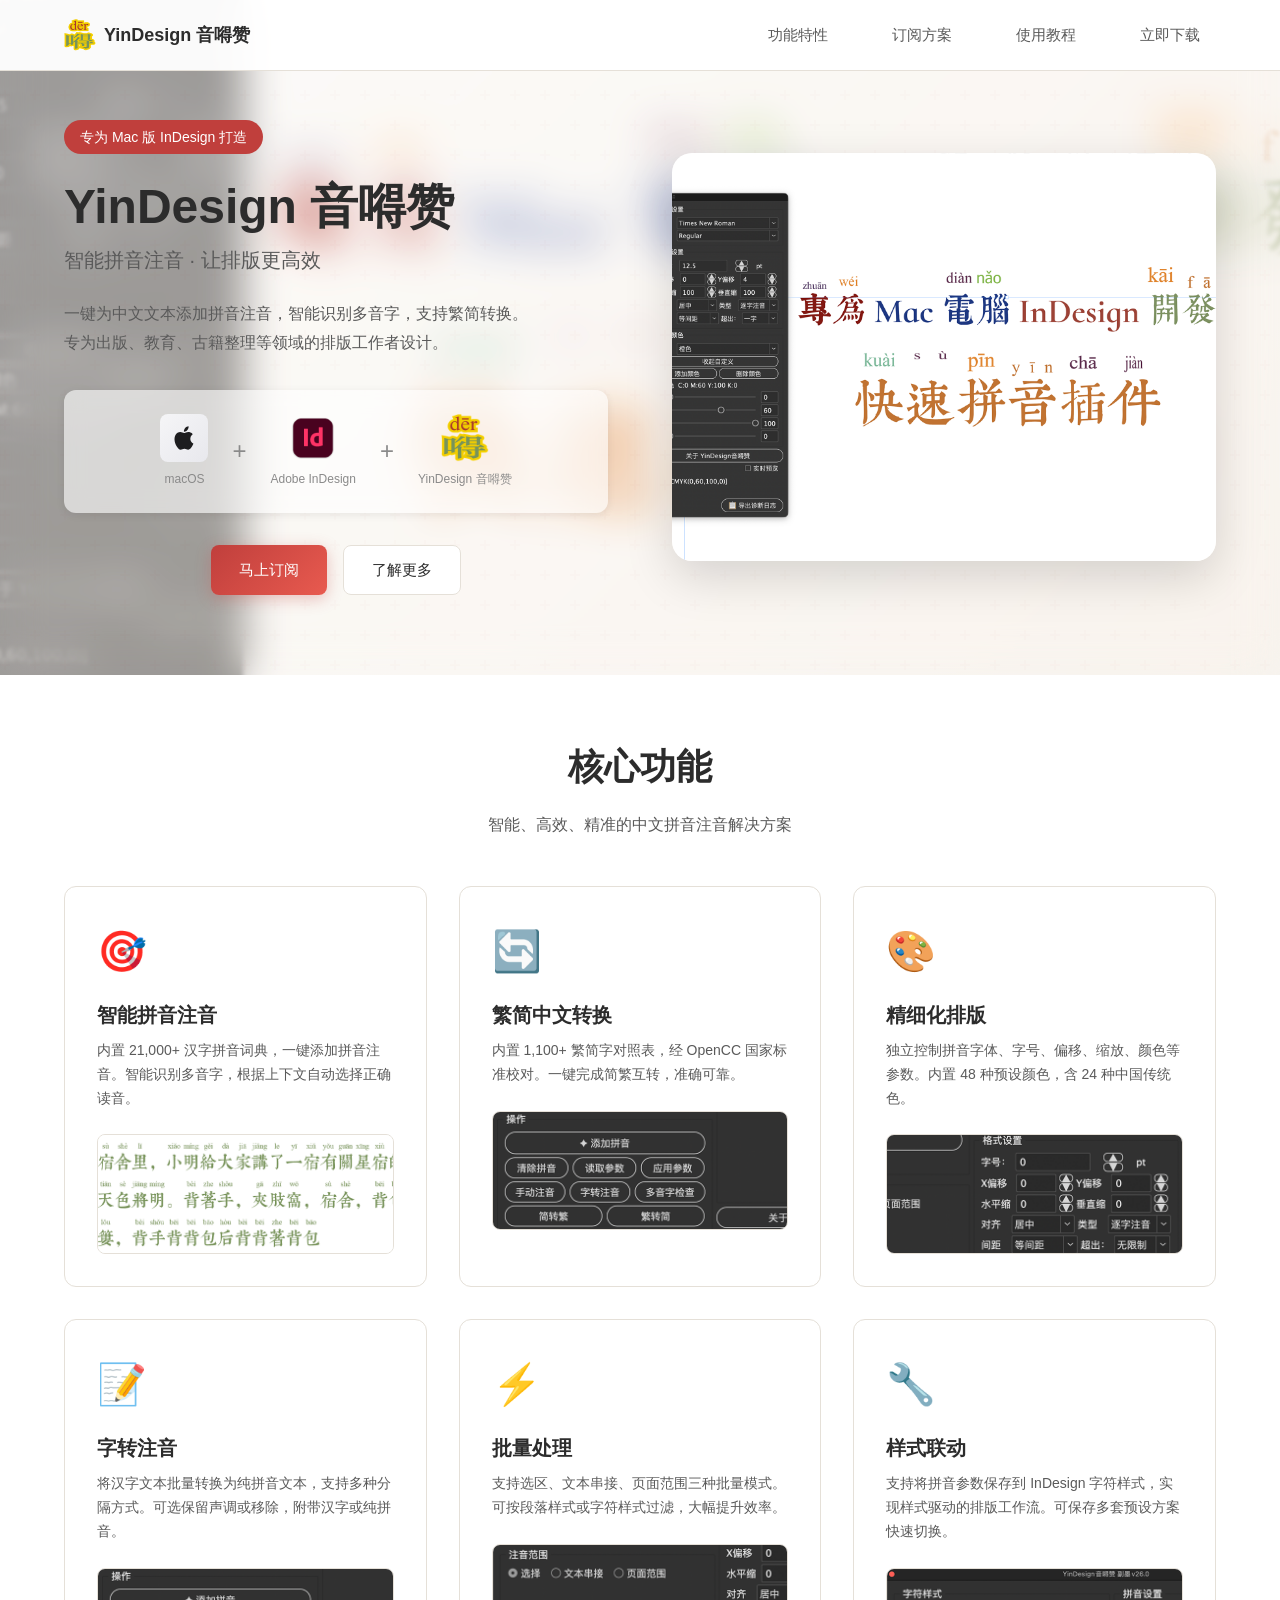
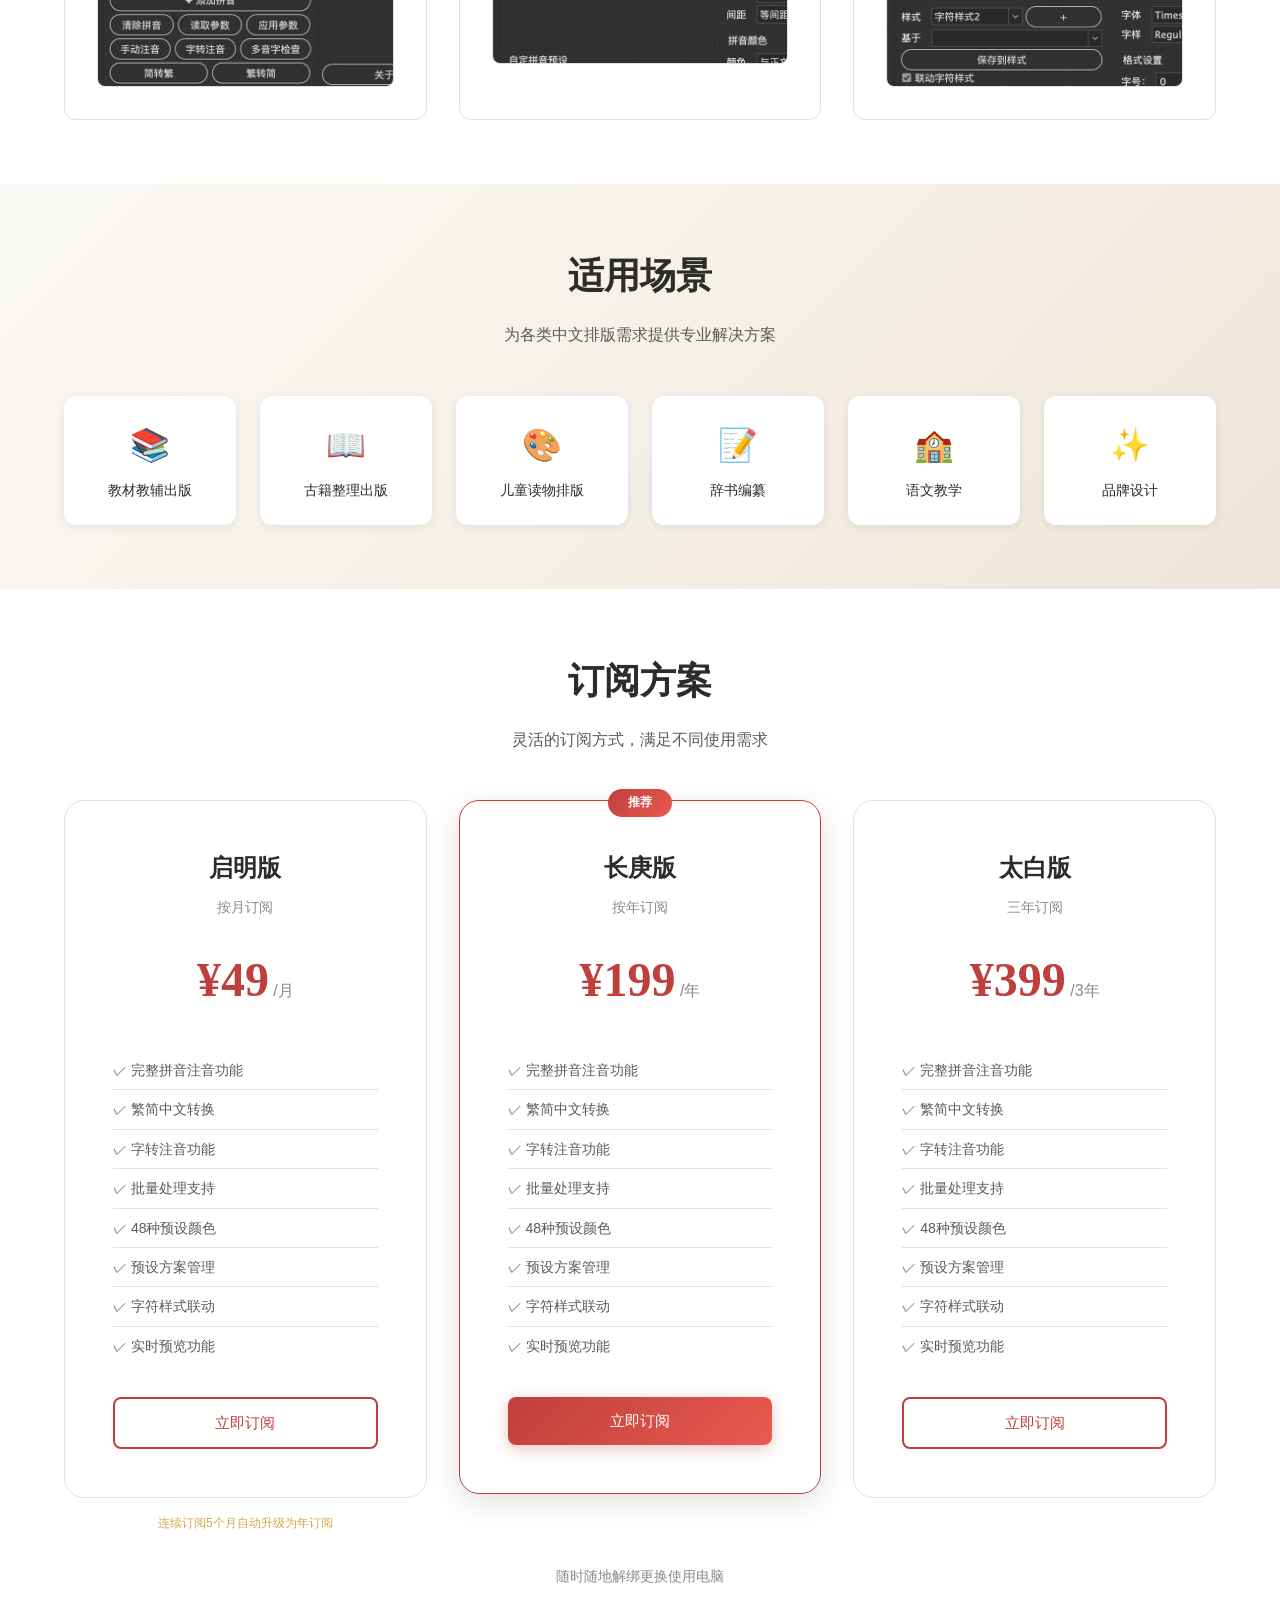
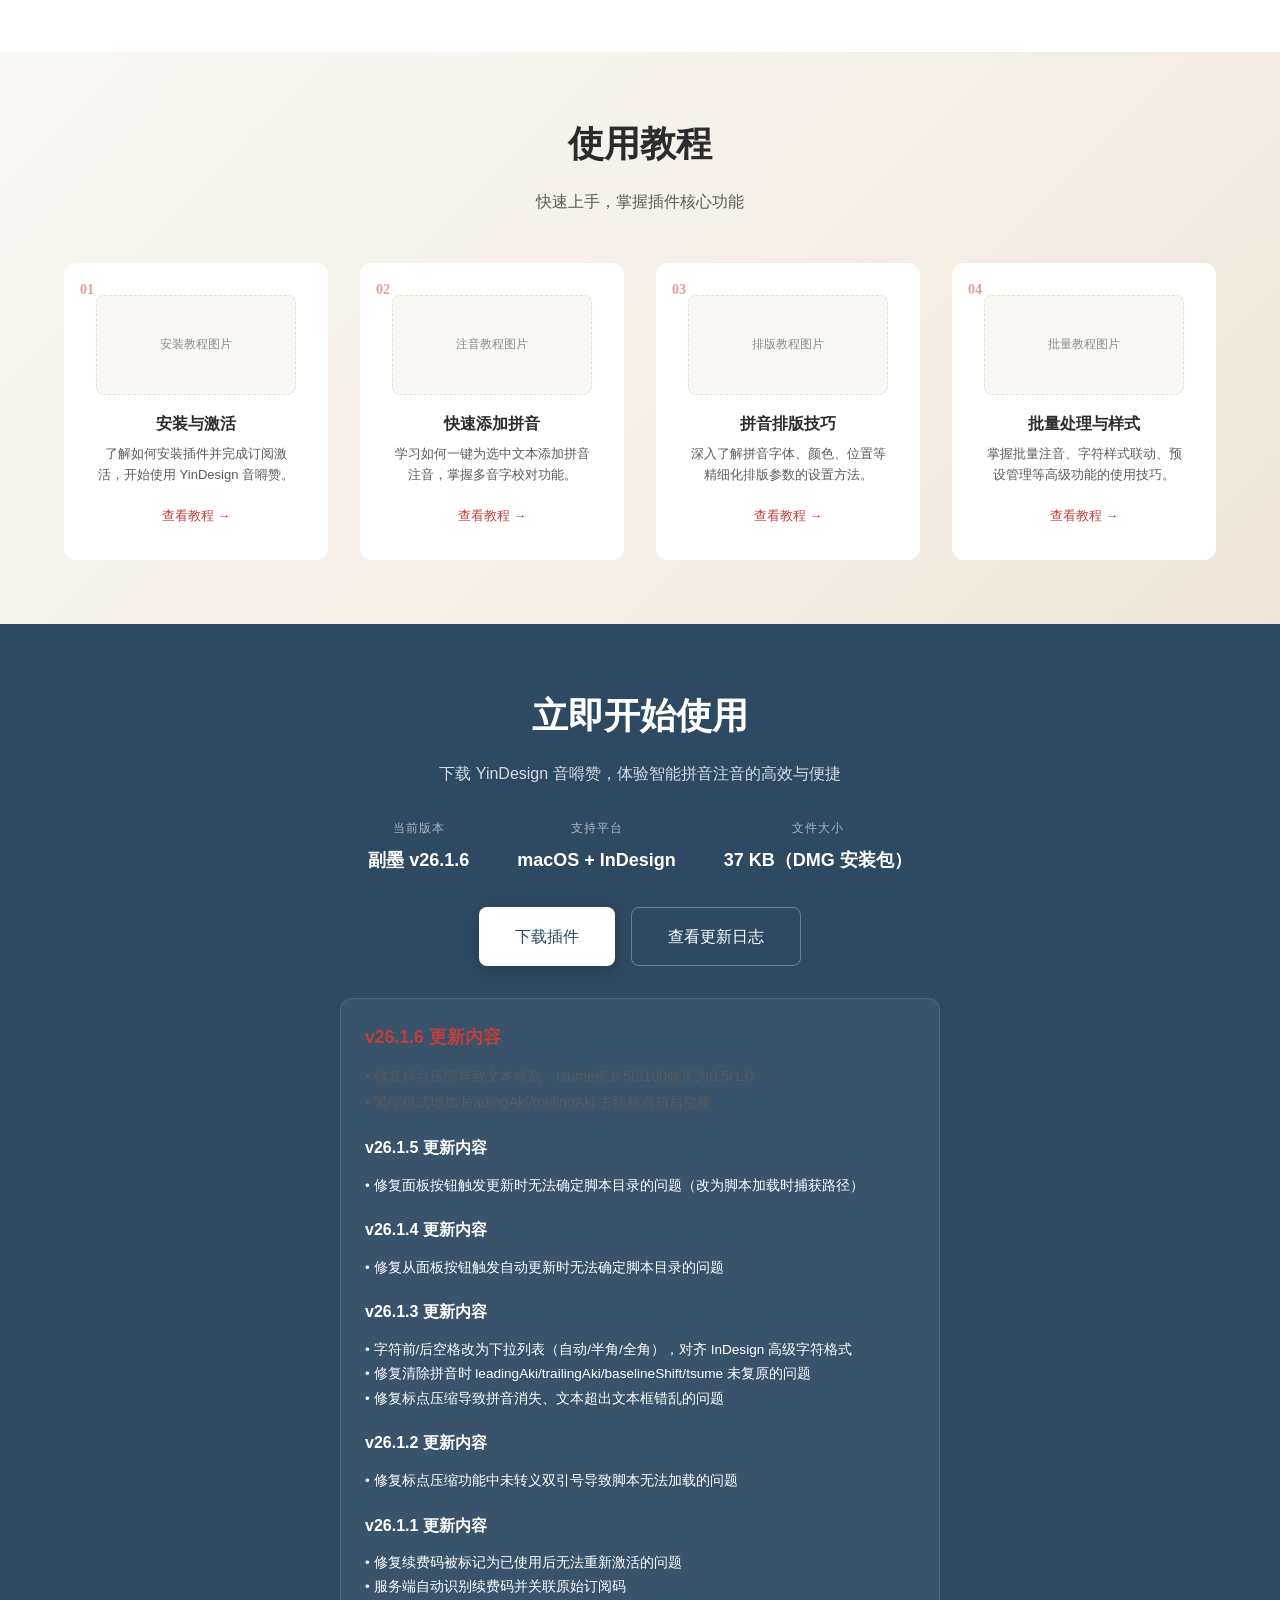
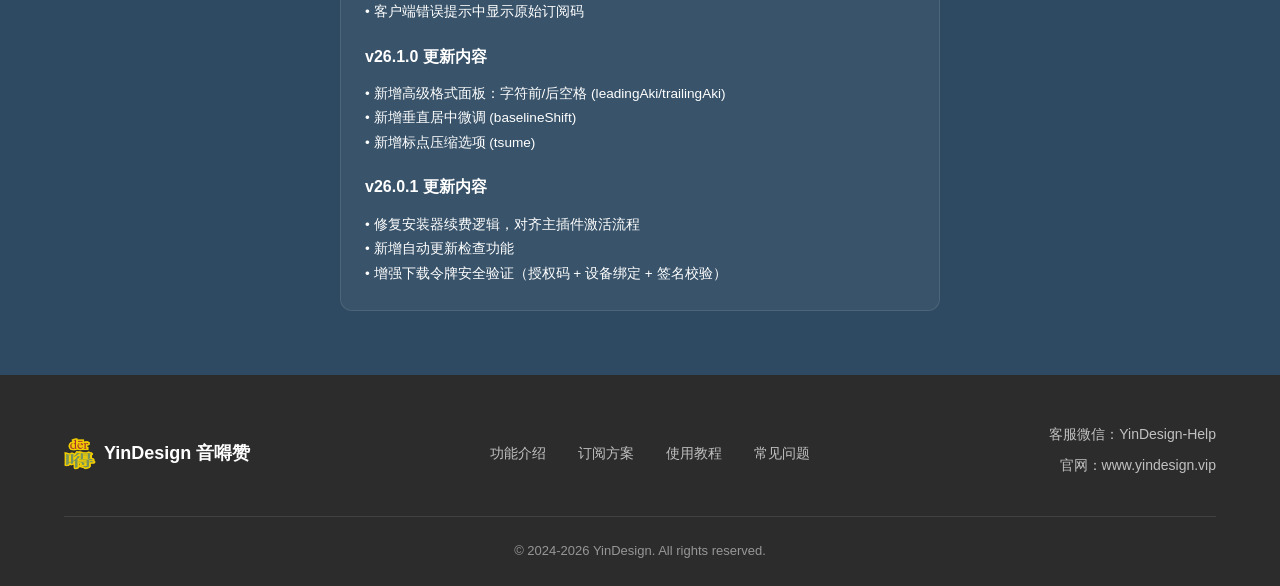
==== index.html @ 468ea79d "更新网站版本信息至 v26.1.6" ====
<!DOCTYPE html>
<html lang="zh-CN">
<head>
    <meta charset="UTF-8">
    <meta name="viewport" content="width=device-width, initial-scale=1.0">
    <meta name="baidu-site-verification" content="codeva-qg59q3q8y7">
    <title>YinDesign 音嘚赞 - InDesign 拼音注音插件 | Mac版智能拼音排版工具</title>
    <meta name="description" content="YinDesign 音嘚赞是专为 Mac 版 Adobe InDesign 设计的中文拼音注音插件。内置21000+汉字词典，智能识别多音字，一键添加拼音注音，支持繁简转换、批量处理、精细化排版。适用于教材出版、古籍整理、儿童读物等领域。">
    <meta name="keywords" content="InDesign拼音插件,InDesign注音,拼音注音工具,Adobe InDesign插件,Mac排版插件,中文拼音标注,多音字识别,繁简转换,InDesign脚本,排版工具,YinDesign,音嘚赞,自动拼音,拼音排版,教材排版,古籍数字化">
    <meta name="author" content="YinDesign">
    <meta name="robots" content="index, follow">
    <link rel="canonical" href="https://yindesign.vip/">

    <!-- Open Graph / 社交分享 -->
    <meta property="og:type" content="website">
    <meta property="og:title" content="YinDesign 音嘚赞 - InDesign 智能拼音注音插件">
    <meta property="og:description" content="专为 Mac 版 InDesign 设计的中文拼音注音插件。智能识别多音字，一键添加拼音，支持繁简转换与批量处理。">
    <meta property="og:url" content="https://yindesign.vip/">
    <meta property="og:site_name" content="YinDesign 音嘚赞">
    <meta property="og:locale" content="zh_CN">

    <!-- 移动端优化 -->
    <meta name="theme-color" content="#C03F3C">
    <meta name="apple-mobile-web-app-capable" content="yes">
    <meta name="apple-mobile-web-app-status-bar-style" content="black-translucent">
    <meta name="apple-mobile-web-app-title" content="YinDesign 音嘚赞">

    <!-- 结构化数据 JSON-LD -->
    <script type="application/ld+json">
    {
        "@context": "https://schema.org",
        "@type": "SoftwareApplication",
        "name": "YinDesign 音嘚赞",
        "operatingSystem": "macOS",
        "applicationCategory": "DesignApplication",
        "description": "专为 Mac 版 Adobe InDesign 设计的中文拼音注音插件，内置21000+汉字词典，智能识别多音字，一键添加拼音注音。",
        "url": "https://yindesign.vip/",
        "offers": [
            {
                "@type": "Offer",
                "name": "启明版",
                "price": "49",
                "priceCurrency": "CNY",
                "billingPeriod": "P1M",
                "description": "按月订阅"
            },
            {
                "@type": "Offer",
                "name": "长庚版",
                "price": "199",
                "priceCurrency": "CNY",
                "billingPeriod": "P1Y",
                "description": "按年订阅，推荐方案"
            },
            {
                "@type": "Offer",
                "name": "太白版",
                "price": "399",
                "priceCurrency": "CNY",
                "billingPeriod": "P3Y",
                "description": "三年订阅"
            }
        ],
        "featureList": "智能拼音注音,多音字识别,繁简中文转换,精细化排版,字转注音,批量处理,字符样式联动,实时预览",
        "softwareVersion": "副墨v26.1.6",
        "creator": {
            "@type": "Organization",
            "name": "YinDesign",
            "url": "https://yindesign.vip"
        }
    }
    </script>

    <!-- 面包屑结构化数据 -->
    <script type="application/ld+json">
    {
        "@context": "https://schema.org",
        "@type": "BreadcrumbList",
        "itemListElement": [
            {
                "@type": "ListItem",
                "position": 1,
                "name": "首页",
                "item": "https://yindesign.vip/"
            },
            {
                "@type": "ListItem",
                "position": 2,
                "name": "功能特性",
                "item": "https://yindesign.vip/#features"
            },
            {
                "@type": "ListItem",
                "position": 3,
                "name": "订阅方案",
                "item": "https://yindesign.vip/#pricing"
            },
            {
                "@type": "ListItem",
                "position": 4,
                "name": "使用教程",
                "item": "https://yindesign.vip/#tutorial"
            }
        ]
    }
    </script>

    <!-- FAQ 结构化数据 -->
    <script type="application/ld+json">
    {
        "@context": "https://schema.org",
        "@type": "FAQPage",
        "mainEntity": [
            {
                "@type": "Question",
                "name": "YinDesign 音嘚赞支持哪些 InDesign 版本？",
                "acceptedAnswer": {
                    "@type": "Answer",
                    "text": "支持 macOS 平台上的 Adobe InDesign CC 2017 ~ InDesign 2025+。插件安装在用户级脚本面板目录中，路径格式为 /Users/[你的用户名]/Library/Preferences/Adobe InDesign/Version XX.0-J/zh_CN/Scripts/Scripts Panel/，不同版本对应不同的内部版本号（如 2025 → 20.0，2024 → 19.0，CC 2017 → 12.0）。[你的用户名] 为 macOS 登录用户名。"
                }
            },
            {
                "@type": "Question",
                "name": "YinDesign 音嘚赞如何处理多音字？",
                "acceptedAnswer": {
                    "@type": "Answer",
                    "text": "插件内置智能多音字识别系统，根据上下文语境自动选择正确读音，并支持人工校对确认。"
                }
            },
            {
                "@type": "Question",
                "name": "YinDesign 音嘚赞支持繁简转换吗？",
                "acceptedAnswer": {
                    "@type": "Answer",
                    "text": "支持。内置1100+繁简字对照表，经 OpenCC 国家标准校对，可一键完成简繁互转。"
                }
            },
            {
                "@type": "Question",
                "name": "YinDesign 音嘚赞有哪些订阅方案？",
                "acceptedAnswer": {
                    "@type": "Answer",
                    "text": "提供三种订阅方案：启明版（¥49/月）、长庚版（¥199/年）、太白版（¥399/3年），所有方案功能完全一致。"
                }
            },
            {
                "@type": "Question",
                "name": "打开安装器时提示「Apple 无法验证」怎么办？",
                "acceptedAnswer": {
                    "@type": "Answer",
                    "text": "这是 macOS 对非 App Store 应用的标准安全检查。推荐使用 DMG 中的「首次运行请双击我.command」辅助脚本，它会自动打开系统设置 → 隐私与安全性页面，引导您点击「仍要打开」。也可手动解除：1. 双击 app 弹出警告点击「完成」；2. 打开系统设置 → 隐私与安全性；3. 在安全性区域点击「仍要打开」；4. 再次双击 app 点击「打开」即可运行。"
                }
            }
        ]
    }
    </script>

    <link rel="stylesheet" href="styles.css">
</head>
<body>
    <!-- 导航栏 -->
    <nav class="navbar">
        <div class="container">
            <div class="nav-brand">
                <img src="images/logo-yindesign.png" alt="YinDesign" class="brand-logo">
                <span class="brand-text"><span class="brand-yd">YinDesign</span> <span class="brand-name">音嘚赞</span></span>
            </div>
            <button class="nav-toggle" aria-label="菜单">
                <span></span>
                <span></span>
                <span></span>
            </button>
            <ul class="nav-menu">
                <li><a href="#features">功能特性</a></li>
                <li><a href="#pricing">订阅方案</a></li>
                <li><a href="tutorial.html">使用教程</a></li>
                <li><a href="#download">立即下载</a></li>
            </ul>
        </div>
    </nav>

    <!-- Hero 区域 -->
    <header class="hero">
        <!-- 底层背景轮播 -->
        <div class="hero-bg-carousel" id="heroBgCarousel">
            <div class="hero-bg-slide active" style="background-image: url('images/hero-screenshot-1.png')"></div>
            <div class="hero-bg-slide" style="background-image: url('images/hero-screenshot-2.png')"></div>
            <div class="hero-bg-slide" style="background-image: url('images/hero-screenshot-3.png')"></div>
            <div class="hero-bg-slide" style="background-image: url('images/hero-screenshot-4.png')"></div>
        </div>
        <!-- 毛玻璃叠加层 -->
        <div class="hero-glass"></div>
        <!-- 前景内容 -->
        <div class="container">
            <div class="hero-content">
                <div class="hero-badge hero-badge-inverted">
                    <span>专为 Mac 版 InDesign 打造</span>
                </div>
                <h1 class="hero-title">
                    <span class="title-main"><span class="title-yd">YinDesign</span> <span class="title-name">音嘚赞</span></span>
                    <span class="title-sub">智能拼音注音 · 让排版更高效</span>
                </h1>
                <p class="hero-desc">
                    一键为中文文本添加拼音注音，智能识别多音字，支持繁简转换。<br>
                    专为出版、教育、古籍整理等领域的排版工作者设计。
                </p>
                <div class="hero-logos">
                    <div class="logo-item">
                        <div class="logo-icon mac-icon" aria-hidden="true">
                            <svg viewBox="0 0 24 24" fill="currentColor">
                                <path d="M18.71 19.5c-.83 1.24-1.71 2.45-3.05 2.47-1.34.03-1.77-.79-3.29-.79-1.53 0-2 .77-3.27.82-1.31.05-2.3-1.32-3.14-2.53C4.25 17 2.94 12.45 4.7 9.39c.87-1.52 2.43-2.48 4.12-2.51 1.28-.02 2.5.87 3.29.87.78 0 2.26-1.07 3.81-.91.65.03 2.47.26 3.64 1.98-.09.06-2.17 1.28-2.15 3.81.03 3.02 2.65 4.03 2.68 4.04-.03.07-.42 1.44-1.39 2.83M13 3.5c.73-.83 1.94-1.46 2.94-1.5.13 1.17-.34 2.35-1.04 3.19-.69.85-1.83 1.51-2.95 1.42-.15-1.15.41-2.35 1.05-3.11z"/>
                            </svg>
                        </div>
                        <span class="logo-label">macOS</span>
                    </div>
                    <div class="logo-plus">+</div>
                    <div class="logo-item">
                        <img src="images/logo-indesign.png" alt="Adobe InDesign" class="logo-img">
                        <span class="logo-label">Adobe InDesign</span>
                    </div>
                    <div class="logo-plus">+</div>
                    <div class="logo-item">
                        <img src="images/logo-yindesign.png" alt="YinDesign 音嘚赞" class="logo-img">
                        <span class="logo-label">YinDesign 音嘚赞</span>
                    </div>
                </div>
                <div class="hero-actions">
                    <a href="#pricing" class="btn btn-primary">马上订阅</a>
                    <a href="#features" class="btn btn-secondary">了解更多</a>
                </div>
            </div>
            <div class="hero-image">
                <div class="carousel" id="heroCarousel">
                    <div class="carousel-track">
                        <div class="carousel-slide active">
                            <img src="images/hero-screenshot-1.png" alt="YinDesign 音嘚赞 - 竖排古籍拼音注音" loading="eager">
                        </div>
                        <div class="carousel-slide">
                            <img src="images/hero-screenshot-2.png" alt="YinDesign 音嘚赞 - 自由定义拼音样式" loading="lazy">
                        </div>
                        <div class="carousel-slide">
                            <img src="images/hero-screenshot-3.png" alt="YinDesign 音嘚赞 - 齐全的快速注音功能" loading="lazy">
                        </div>
                        <div class="carousel-slide">
                            <img src="images/hero-screenshot-4.png" alt="YinDesign 音嘚赞 - 灵活绑定-校稿修改更方便" loading="lazy">
                        </div>
                    </div>
                    <div class="carousel-dots">
                        <span class="carousel-dot active" data-index="0"></span>
                        <span class="carousel-dot" data-index="1"></span>
                        <span class="carousel-dot" data-index="2"></span>
                        <span class="carousel-dot" data-index="3"></span>
                    </div>
                    <button class="carousel-arrow carousel-prev" aria-label="上一张">‹</button>
                    <button class="carousel-arrow carousel-next" aria-label="下一张">›</button>
                </div>
            </div>
        </div>
    </header>

    <!-- 核心功能 -->
    <section id="features" class="features" aria-label="核心功能">
        <div class="container">
            <div class="section-header">
                <h2 class="section-title">核心功能</h2>
                <p class="section-desc">智能、高效、精准的中文拼音注音解决方案</p>
            </div>
            <div class="features-grid">
                <article class="feature-card">
                    <div class="feature-icon" aria-hidden="true">🎯</div>
                    <h3 class="feature-title">智能拼音注音</h3>
                    <p class="feature-desc">内置 21,000+ 汉字拼音词典，一键添加拼音注音。智能识别多音字，根据上下文自动选择正确读音。</p>
                    <div class="feature-image" onclick="openFeatureLightbox(0)">
                        <img src="images/demo_1_polyphone_effect.png" alt="YinDesign 智能多音字识别效果" loading="lazy">
                        <div class="feature-image-zoom">🔍 点击放大</div>
                    </div>
                </article>
                <article class="feature-card">
                    <div class="feature-icon" aria-hidden="true">🔄</div>
                    <h3 class="feature-title">繁简中文转换</h3>
                    <p class="feature-desc">内置 1,100+ 繁简字对照表，经 OpenCC 国家标准校对。一键完成简繁互转，准确可靠。</p>
                    <div class="feature-image" onclick="openFeatureLightbox(1)">
                        <img src="images/demo_2_operations.png" alt="YinDesign 操作面板" loading="lazy">
                        <div class="feature-image-zoom">🔍 点击放大</div>
                    </div>
                </article>
                <article class="feature-card">
                    <div class="feature-icon" aria-hidden="true">🎨</div>
                    <h3 class="feature-title">精细化排版</h3>
                    <p class="feature-desc">独立控制拼音字体、字号、偏移、缩放、颜色等参数。内置 48 种预设颜色，含 24 种中国传统色。</p>
                    <div class="feature-image" onclick="openFeatureLightbox(2)">
                        <img src="images/demo_3_format_settings.png" alt="YinDesign 格式设置面板" loading="lazy">
                        <div class="feature-image-zoom">🔍 点击放大</div>
                    </div>
                </article>
                <article class="feature-card">
                    <div class="feature-icon" aria-hidden="true">📝</div>
                    <h3 class="feature-title">字转注音</h3>
                    <p class="feature-desc">将汉字文本批量转换为纯拼音文本，支持多种分隔方式。可选保留声调或移除，附带汉字或纯拼音。</p>
                    <div class="feature-image" onclick="openFeatureLightbox(3)">
                        <img src="images/demo_4_operations_alt.png" alt="YinDesign 功能操作面板" loading="lazy">
                        <div class="feature-image-zoom">🔍 点击放大</div>
                    </div>
                </article>
                <article class="feature-card">
                    <div class="feature-icon" aria-hidden="true">⚡</div>
                    <h3 class="feature-title">批量处理</h3>
                    <p class="feature-desc">支持选区、文本串接、页面范围三种批量模式。可按段落样式或字符样式过滤，大幅提升效率。</p>
                    <div class="feature-image" onclick="openFeatureLightbox(4)">
                        <img src="images/demo_5_annotation_scope.png" alt="YinDesign 注音范围与格式设置" loading="lazy">
                        <div class="feature-image-zoom">🔍 点击放大</div>
                    </div>
                </article>
                <article class="feature-card">
                    <div class="feature-icon" aria-hidden="true">🔧</div>
                    <h3 class="feature-title">样式联动</h3>
                    <p class="feature-desc">支持将拼音参数保存到 InDesign 字符样式，实现样式驱动的排版工作流。可保存多套预设方案快速切换。</p>
                    <div class="feature-image" onclick="openFeatureLightbox(5)">
                        <img src="images/demo_6_main_panel.png" alt="YinDesign 字符样式与拼音设置" loading="lazy">
                        <div class="feature-image-zoom">🔍 点击放大</div>
                    </div>
                </article>
            </div>
        </div>
    </section>

    <!-- 适用场景 -->
    <section class="scenarios">
        <div class="container">
            <div class="section-header">
                <h2 class="section-title">适用场景</h2>
                <p class="section-desc">为各类中文排版需求提供专业解决方案</p>
            </div>
            <div class="scenarios-grid">
                <div class="scenario-item">
                    <span class="scenario-icon">📚</span>
                    <span class="scenario-text">教材教辅出版</span>
                </div>
                <div class="scenario-item">
                    <span class="scenario-icon">📖</span>
                    <span class="scenario-text">古籍整理出版</span>
                </div>
                <div class="scenario-item">
                    <span class="scenario-icon">🎨</span>
                    <span class="scenario-text">儿童读物排版</span>
                </div>
                <div class="scenario-item">
                    <span class="scenario-icon">📝</span>
                    <span class="scenario-text">辞书编纂</span>
                </div>
                <div class="scenario-item">
                    <span class="scenario-icon">🏫</span>
                    <span class="scenario-text">语文教学</span>
                </div>
                <div class="scenario-item">
                    <span class="scenario-icon">✨</span>
                    <span class="scenario-text">品牌设计</span>
                </div>
            </div>
        </div>
    </section>

    <!-- 订阅方案 -->
    <section id="pricing" class="pricing" aria-label="订阅方案">
        <div class="container">
            <div class="section-header">
                <h2 class="section-title">订阅方案</h2>
                <p class="section-desc">灵活的订阅方式，满足不同使用需求</p>
            </div>
            <div class="pricing-grid">
                <div class="pricing-col">
                    <div class="pricing-card">
                        <div class="pricing-header">
                            <h3 class="pricing-name">启明版</h3>
                            <p class="pricing-desc">按月订阅</p>
                        </div>
                        <div class="pricing-price">
                            <span class="price-amount">¥49</span>
                            <span class="price-period">/月</span>
                        </div>
                        <ul class="pricing-features">
                            <li>✓ 完整拼音注音功能</li>
                            <li>✓ 繁简中文转换</li>
                            <li>✓ 字转注音功能</li>
                            <li>✓ 批量处理支持</li>
                            <li>✓ 48种预设颜色</li>
                            <li>✓ 预设方案管理</li>
                            <li>✓ 字符样式联动</li>
                            <li>✓ 实时预览功能</li>
                        </ul>
                        <a href="buy.html" class="btn btn-outline">立即订阅</a>
                    </div>
                    <p class="pricing-card-note">连续订阅5个月自动升级为年订阅</p>
                </div>
                <div class="pricing-col">
                    <div class="pricing-card featured">
                        <div class="pricing-badge">推荐</div>
                        <div class="pricing-header">
                            <h3 class="pricing-name">长庚版</h3>
                            <p class="pricing-desc">按年订阅</p>
                        </div>
                        <div class="pricing-price">
                            <span class="price-amount">¥199</span>
                            <span class="price-period">/年</span>
                        </div>
                        <ul class="pricing-features">
                            <li>✓ 完整拼音注音功能</li>
                            <li>✓ 繁简中文转换</li>
                            <li>✓ 字转注音功能</li>
                            <li>✓ 批量处理支持</li>
                            <li>✓ 48种预设颜色</li>
                            <li>✓ 预设方案管理</li>
                            <li>✓ 字符样式联动</li>
                            <li>✓ 实时预览功能</li>
                        </ul>
                        <a href="buy.html" class="btn btn-primary">立即订阅</a>
                    </div>
                    <p class="pricing-card-note"></p>
                </div>
                <div class="pricing-col">
                    <div class="pricing-card">
                        <div class="pricing-header">
                            <h3 class="pricing-name">太白版</h3>
                            <p class="pricing-desc">三年订阅</p>
                        </div>
                        <div class="pricing-price">
                            <span class="price-amount">¥399</span>
                            <span class="price-period">/3年</span>
                        </div>
                        <ul class="pricing-features">
                            <li>✓ 完整拼音注音功能</li>
                            <li>✓ 繁简中文转换</li>
                            <li>✓ 字转注音功能</li>
                            <li>✓ 批量处理支持</li>
                            <li>✓ 48种预设颜色</li>
                            <li>✓ 预设方案管理</li>
                            <li>✓ 字符样式联动</li>
                            <li>✓ 实时预览功能</li>
                        </ul>
                        <a href="buy.html" class="btn btn-outline">立即订阅</a>
                    </div>
                </div>
            </div>
            <p class="pricing-footer-note">随时随地解绑更换使用电脑</p>
        </div>
    </section>

    <!-- 使用教程 -->
    <section id="tutorial" class="tutorial" aria-label="使用教程">
        <div class="container">
            <div class="section-header">
                <h2 class="section-title">使用教程</h2>
                <p class="section-desc">快速上手，掌握插件核心功能</p>
            </div>
            <div class="tutorial-grid">
                <div class="tutorial-card">
                    <div class="tutorial-number">01</div>
                    <div class="tutorial-image-placeholder">
                        <span>安装教程图片</span>
                    </div>
                    <h3 class="tutorial-title">安装与激活</h3>
                    <p class="tutorial-desc">了解如何安装插件并完成订阅激活，开始使用 YinDesign 音嘚赞。</p>
                    <a href="tutorial.html#activation" class="tutorial-link">查看教程 →</a>
                </div>
                <div class="tutorial-card">
                    <div class="tutorial-number">02</div>
                    <div class="tutorial-image-placeholder">
                        <span>注音教程图片</span>
                    </div>
                    <h3 class="tutorial-title">快速添加拼音</h3>
                    <p class="tutorial-desc">学习如何一键为选中文本添加拼音注音，掌握多音字校对功能。</p>
                    <a href="tutorial.html#add-pinyin" class="tutorial-link">查看教程 →</a>
                </div>
                <div class="tutorial-card">
                    <div class="tutorial-number">03</div>
                    <div class="tutorial-image-placeholder">
                        <span>排版教程图片</span>
                    </div>
                    <h3 class="tutorial-title">拼音排版技巧</h3>
                    <p class="tutorial-desc">深入了解拼音字体、颜色、位置等精细化排版参数的设置方法。</p>
                    <a href="tutorial.html#formatting" class="tutorial-link">查看教程 →</a>
                </div>
                <div class="tutorial-card">
                    <div class="tutorial-number">04</div>
                    <div class="tutorial-image-placeholder">
                        <span>批量教程图片</span>
                    </div>
                    <h3 class="tutorial-title">批量处理与样式</h3>
                    <p class="tutorial-desc">掌握批量注音、字符样式联动、预设管理等高级功能的使用技巧。</p>
                    <a href="tutorial.html#batch" class="tutorial-link">查看教程 →</a>
                </div>
            </div>
        </div>
    </section>

    <!-- 下载区域 -->
    <section id="download" class="download">
        <div class="container">
            <div class="download-content">
                <h2 class="download-title">立即开始使用</h2>
                <p class="download-desc">下载 YinDesign 音嘚赞，体验智能拼音注音的高效与便捷</p>
                <div class="download-info">
                    <div class="info-item">
                        <span class="info-label">当前版本</span>
                        <span class="info-value">副墨 v26.1.6</span>
                    </div>
                    <div class="info-item">
                        <span class="info-label">支持平台</span>
                        <span class="info-value">macOS + InDesign</span>
                    </div>
                    <div class="info-item">
                        <span class="info-label">文件大小</span>
                        <span class="info-value">37 KB（DMG 安装包）</span>
                    </div>
                </div>
                <div class="download-actions">
                    <a href="YinDesign音嘚赞_Installer.dmg" class="btn btn-primary btn-large">下载插件</a>
                    <a href="#changelog" class="btn btn-secondary btn-large">查看更新日志</a>
                </div>
                <div id="changelog" class="changelog" style="margin-top: 2rem; padding: 1.5rem; background: rgba(255,255,255,0.05); border-radius: 12px; border: 1px solid rgba(255,255,255,0.1); text-align: left; max-width: 600px; margin-left: auto; margin-right: auto;">
                    <h3 style="font-size: 1.1rem; margin-bottom: 0.8rem; color: var(--primary);">v26.1.6 更新内容</h3>
                    <ul style="list-style: none; padding: 0; margin: 0; color: var(--text-secondary); font-size: 0.9rem; line-height: 1.8;">
                        <li>• 修复标点压缩导致文本错乱：tsume值从50/100修正为0.5/1.0</li>
                        <li>• 紧缩模式增加 leadingAki/trailingAki 去除标点前后空格</li>
                    </ul>
                    <h3 style="font-size: 1rem; margin: 1.2rem 0 0.8rem; color: var(--text-tertiary);">v26.1.5 更新内容</h3>
                    <ul style="list-style: none; padding: 0; margin: 0; color: var(--text-tertiary); font-size: 0.85rem; line-height: 1.8;">
                        <li>• 修复面板按钮触发更新时无法确定脚本目录的问题（改为脚本加载时捕获路径）</li>
                    </ul>
                    <h3 style="font-size: 1rem; margin: 1.2rem 0 0.8rem; color: var(--text-tertiary);">v26.1.4 更新内容</h3>
                    <ul style="list-style: none; padding: 0; margin: 0; color: var(--text-tertiary); font-size: 0.85rem; line-height: 1.8;">
                        <li>• 修复从面板按钮触发自动更新时无法确定脚本目录的问题</li>
                    </ul>
                    <h3 style="font-size: 1rem; margin: 1.2rem 0 0.8rem; color: var(--text-tertiary);">v26.1.3 更新内容</h3>
                    <ul style="list-style: none; padding: 0; margin: 0; color: var(--text-tertiary); font-size: 0.85rem; line-height: 1.8;">
                        <li>• 字符前/后空格改为下拉列表（自动/半角/全角），对齐 InDesign 高级字符格式</li>
                        <li>• 修复清除拼音时 leadingAki/trailingAki/baselineShift/tsume 未复原的问题</li>
                        <li>• 修复标点压缩导致拼音消失、文本超出文本框错乱的问题</li>
                    </ul>
                    <h3 style="font-size: 1rem; margin: 1.2rem 0 0.8rem; color: var(--text-tertiary);">v26.1.2 更新内容</h3>
                    <ul style="list-style: none; padding: 0; margin: 0; color: var(--text-tertiary); font-size: 0.85rem; line-height: 1.8;">
                        <li>• 修复标点压缩功能中未转义双引号导致脚本无法加载的问题</li>
                    </ul>
                    <h3 style="font-size: 1rem; margin: 1.2rem 0 0.8rem; color: var(--text-tertiary);">v26.1.1 更新内容</h3>
                    <ul style="list-style: none; padding: 0; margin: 0; color: var(--text-tertiary); font-size: 0.85rem; line-height: 1.8;">
                        <li>• 修复续费码被标记为已使用后无法重新激活的问题</li>
                        <li>• 服务端自动识别续费码并关联原始订阅码</li>
                        <li>• 客户端错误提示中显示原始订阅码</li>
                    </ul>
                    <h3 style="font-size: 1rem; margin: 1.2rem 0 0.8rem; color: var(--text-tertiary);">v26.1.0 更新内容</h3>
                    <ul style="list-style: none; padding: 0; margin: 0; color: var(--text-tertiary); font-size: 0.85rem; line-height: 1.8;">
                        <li>• 新增高级格式面板：字符前/后空格 (leadingAki/trailingAki)</li>
                        <li>• 新增垂直居中微调 (baselineShift)</li>
                        <li>• 新增标点压缩选项 (tsume)</li>
                    </ul>
                    <h3 style="font-size: 1rem; margin: 1.2rem 0 0.8rem; color: var(--text-tertiary);">v26.0.1 更新内容</h3>
                    <ul style="list-style: none; padding: 0; margin: 0; color: var(--text-tertiary); font-size: 0.85rem; line-height: 1.8;">
                        <li>• 修复安装器续费逻辑，对齐主插件激活流程</li>
                        <li>• 新增自动更新检查功能</li>
                        <li>• 增强下载令牌安全验证（授权码 + 设备绑定 + 签名校验）</li>
                    </ul>
                </div>
            </div>
        </div>
    </section>

    <!-- 页脚 -->
    <footer class="footer">
        <div class="container">
            <div class="footer-content">
                <div class="footer-brand">
                    <img src="images/logo-yindesign.png" alt="YinDesign" class="brand-logo">
                    <span class="brand-text"><span class="brand-yd">YinDesign</span> <span class="brand-name">音嘚赞</span></span>
                </div>
                <div class="footer-links">
                    <a href="#features">功能介绍</a>
                    <a href="#pricing">订阅方案</a>
                    <a href="tutorial.html">使用教程</a>
                    <a href="tutorial.html#faq">常见问题</a>
                </div>
                <div class="footer-contact">
                    <p>客服微信：YinDesign-Help</p>
                    <p>官网：www.yindesign.vip</p>
                </div>
            </div>
            <div class="footer-bottom">
                <p>© 2024-2026 YinDesign. All rights reserved.</p>
            </div>
        </div>
    </footer>

    <!-- 灯箱容器 -->
    <div class="lightbox" id="lightbox" role="dialog" aria-modal="true" aria-label="图片预览" hidden>
        <div class="lightbox-overlay"></div>
        <div class="lightbox-content">
            <button class="lightbox-close" aria-label="关闭">&times;</button>
            <button class="lightbox-arrow lightbox-prev" aria-label="上一张">‹</button>
            <img class="lightbox-img" src="" alt="">
            <button class="lightbox-arrow lightbox-next" aria-label="下一张">›</button>
            <div class="lightbox-caption"></div>
        </div>
    </div>

    <script src="script.js"></script>

    <!-- 功能图片 Lightbox -->
    <div class="feature-lightbox" id="featureLightbox" onclick="closeFeatureLightbox(event)">
        <div class="feature-lightbox-close" onclick="closeFeatureLightbox(event)">✕</div>
        <div class="feature-lightbox-nav feature-lightbox-prev" onclick="navFeatureLightbox(event, -1)">‹</div>
        <div class="feature-lightbox-nav feature-lightbox-next" onclick="navFeatureLightbox(event, 1)">›</div>
        <img id="featureLightboxImg" src="" alt="功能演示大图">
        <div class="feature-lightbox-counter" id="featureLightboxCounter"></div>
    </div>

    <script>
    (function() {
        var cacheBuster = '?v=' + Date.now();
        // 点击任意功能图片都显示完整界面大图
        var fullInterfaceImage = 'demo_full_interface.png' + cacheBuster;
        var lightbox = document.getElementById('featureLightbox');
        var lightboxImg = document.getElementById('featureLightboxImg');
        var lightboxCounter = document.getElementById('featureLightboxCounter');

        window.openFeatureLightbox = function(index) {
            lightboxImg.src = fullInterfaceImage;
            lightboxCounter.textContent = '1 / 1';
            lightbox.classList.add('active');
            document.body.style.overflow = 'hidden';
        };

        window.closeFeatureLightbox = function(e) {
            if (e.target === lightbox || e.target.classList.contains('feature-lightbox-close')) {
                lightbox.classList.remove('active');
                document.body.style.overflow = '';
            }
        };

        // 隐藏左右导航箭头（只有一张图）
        document.querySelector('.feature-lightbox-prev').style.display = 'none';
        document.querySelector('.feature-lightbox-next').style.display = 'none';

        document.addEventListener('keydown', function(e) {
            if (!lightbox.classList.contains('active')) return;
            if (e.key === 'Escape') {
                lightbox.classList.remove('active');
                document.body.style.overflow = '';
            }
        });
    })();
    </script>
    <!-- last updated: 2026-07-19 -->
</body>
</html>
---- styles.css ----
/* ============================================
 * YinDesign 音嘚赞官网样式
 * 配色方案：中国传统色
 * ============================================ */

/* CSS 变量 - 传统配色 */
:root {
    /* 主色调 - 朱砂红系 */
    --primary: #C03F3C;           /* 朱砂红 */
    --primary-light: #E85A4F;     /* 浅朱红 */
    --primary-dark: #8B2323;      /* 深朱红 */
    
    /* 辅助色 - 黛蓝系 */
    --secondary: #2E4A62;         /* 黛蓝 */
    --secondary-light: #4A6B8A;   /* 浅黛蓝 */
    --secondary-dark: #1A2F42;    /* 深黛蓝 */
    
    /* 点缀色 */
    --accent: #D4A84B;            /* 金色 */
    --accent-light: #E8C97A;      /* 浅金 */
    
    /* 中性色 */
    --text-primary: #2C2C2C;      /* 墨黑 */
    --text-secondary: #5A5A5A;    /* 灰黑 */
    --text-muted: #8A8A8A;        /* 浅灰 */
    --bg-light: #FAF8F5;          /* 米白 */
    --bg-white: #FFFFFF;          /* 纯白 */
    --border: #E5E0D8;            /* 边框色 */
    
    /* 渐变 */
    --gradient-hero: linear-gradient(135deg, #FAF8F5 0%, #F5F0E8 50%, #EDE5D8 100%);
    --gradient-primary: linear-gradient(135deg, #C03F3C 0%, #E85A4F 100%);
    --gradient-secondary: linear-gradient(135deg, #2E4A62 0%, #4A6B8A 100%);
    
    /* 字体（系统自带，无需网络） */
    --font-serif: 'Songti SC', 'SimSun', 'STSong', 'Georgia', serif;
    --font-sans: 'PingFang SC', 'Hiragino Sans GB', 'Microsoft YaHei', 'Helvetica Neue', Helvetica, Arial, sans-serif;
    
    /* 间距 */
    --spacing-xs: 0.5rem;
    --spacing-sm: 1rem;
    --spacing-md: 1.5rem;
    --spacing-lg: 2rem;
    --spacing-xl: 3rem;
    --spacing-xxl: 4rem;
    
    /* 圆角 */
    --radius-sm: 4px;
    --radius-md: 8px;
    --radius-lg: 12px;
    --radius-xl: 20px;
    
    /* 阴影 */
    --shadow-sm: 0 2px 8px rgba(0, 0, 0, 0.08);
    --shadow-md: 0 4px 16px rgba(0, 0, 0, 0.1);
    --shadow-lg: 0 8px 32px rgba(0, 0, 0, 0.12);
    --shadow-xl: 0 16px 48px rgba(0, 0, 0, 0.15);
}

/* ============================================
 * 基础样式
 * ============================================ */

* {
    margin: 0;
    padding: 0;
    box-sizing: border-box;
}

html {
    scroll-behavior: smooth;
}

body {
    font-family: var(--font-sans);
    font-size: 16px;
    line-height: 1.6;
    color: var(--text-primary);
    background-color: var(--bg-white);
}

.container {
    width: 100%;
    max-width: 1200px;
    margin: 0 auto;
    padding: 0 var(--spacing-md);
}

a {
    color: inherit;
    text-decoration: none;
    transition: color 0.3s ease;
}

img {
    max-width: 100%;
    height: auto;
}

/* ============================================
 * 导航栏
 * ============================================ */

.navbar {
    position: fixed;
    top: 0;
    left: 0;
    right: 0;
    z-index: 1000;
    background: rgba(255, 255, 255, 0.95);
    backdrop-filter: blur(10px);
    border-bottom: 1px solid var(--border);
    transition: all 0.3s ease;
}

.navbar .container {
    display: flex;
    align-items: center;
    justify-content: space-between;
    height: 70px;
}

.nav-brand {
    display: flex;
    align-items: center;
    gap: var(--spacing-xs);
}

.brand-icon {
    display: flex;
    align-items: center;
    justify-content: center;
    width: 36px;
    height: 36px;
    background: var(--gradient-primary);
    color: white;
    font-family: var(--font-serif);
    font-size: 18px;
    font-weight: 600;
    border-radius: var(--radius-md);
}

.brand-logo {
    width: 32px;
    height: 32px;
    border-radius: var(--radius-sm);
    object-fit: contain;
}

.brand-text {
    font-size: 18px;
    font-weight: 600;
    color: var(--text-primary);
}

.brand-yd {
    font-family: var(--font-sans);
}

.brand-name {
    font-family: var(--font-serif);
}

.nav-menu {
    display: flex;
    align-items: center;
    gap: var(--spacing-lg);
    list-style: none;
}

.nav-menu a {
    font-size: 15px;
    font-weight: 500;
    color: var(--text-secondary);
    padding: var(--spacing-xs) var(--spacing-sm);
    border-radius: var(--radius-sm);
    transition: all 0.3s ease;
}

.nav-menu a:hover {
    color: var(--primary);
    background: rgba(192, 63, 60, 0.08);
}

.nav-toggle {
    display: none;
    flex-direction: column;
    gap: 5px;
    background: none;
    border: none;
    cursor: pointer;
    padding: 5px;
}

.nav-toggle span {
    display: block;
    width: 24px;
    height: 2px;
    background: var(--text-primary);
    transition: all 0.3s ease;
}

/* ============================================
 * Hero 区域
 * ============================================ */

.hero {
    padding: 120px 0 80px;
    background: var(--gradient-hero);
    position: relative;
    overflow: hidden;
}

/* Hero 背景轮播（底层大图） */
.hero-bg-carousel {
    position: absolute;
    top: -20px;
    left: -20px;
    right: -20px;
    bottom: -20px;
    z-index: 0;
}

.hero-bg-slide {
    position: absolute;
    top: 0;
    left: 0;
    width: 100%;
    height: 100%;
    opacity: 0;
    transition: opacity 1.2s ease;
    background-size: cover;
    background-position: center;
    filter: blur(2px) saturate(1.2);
    transform: scale(1.05);
}

.hero-bg-slide.active {
    opacity: 0.55;
}

/* 毛玻璃叠加层 */
.hero-glass {
    position: absolute;
    top: 0;
    left: 0;
    right: 0;
    bottom: 0;
    z-index: 1;
    backdrop-filter: blur(20px) saturate(1.2);
    -webkit-backdrop-filter: blur(20px) saturate(1.2);
    background: rgba(250, 248, 245, 0.15);
}

.hero::before {
    content: '';
    position: absolute;
    top: 0;
    left: 0;
    right: 0;
    bottom: 0;
    background: url("data:image/svg+xml,%3Csvg width='60' height='60' viewBox='0 0 60 60' xmlns='http://www.w3.org/2000/svg'%3E%3Cg fill='none' fill-rule='evenodd'%3E%3Cg fill='%23C03F3C' fill-opacity='0.03'%3E%3Cpath d='M36 34v-4h-2v4h-4v2h4v4h2v-4h4v-2h-4zm0-30V0h-2v4h-4v2h4v4h2V6h4V4h-4zM6 34v-4H4v4H0v2h4v4h2v-4h4v-2H6zM6 4V0H4v4H0v2h4v4h2V6h4V4H6z'/%3E%3C/g%3E%3C/g%3E%3C/svg%3E");
    opacity: 0.5;
    z-index: 2;
}

.hero .container {
    display: grid;
    grid-template-columns: 1fr 1fr;
    gap: var(--spacing-xxl);
    align-items: center;
    position: relative;
    z-index: 3;
}

.hero-content {
    max-width: 100%;
    text-align: left;
}

.hero-badge {
    display: inline-block;
    padding: 6px 16px;
    background: rgba(192, 63, 60, 0.1);
    color: var(--primary);
    font-size: 14px;
    font-weight: 500;
    border-radius: 20px;
    margin-bottom: var(--spacing-md);
}

.hero-badge-inverted {
    background: var(--primary);
    color: white;
}

.hero-title {
    margin-bottom: var(--spacing-md);
}

.title-main {
    display: block;
    font-size: 48px;
    font-weight: 700;
    color: var(--text-primary);
    line-height: 1.2;
    margin-bottom: var(--spacing-xs);
}

.title-yd {
    font-family: var(--font-sans);
}

.title-name {
    font-family: var(--font-serif);
}

.title-sub {
    display: block;
    font-size: 20px;
    font-weight: 400;
    color: var(--text-secondary);
}

.hero-desc {
    font-size: 16px;
    color: var(--text-secondary);
    margin-bottom: var(--spacing-lg);
    line-height: 1.8;
}

.hero-logos {
    display: flex;
    align-items: center;
    gap: var(--spacing-md);
    margin-bottom: var(--spacing-lg);
    padding: var(--spacing-md);
    background: rgba(255, 255, 255, 0.6);
    backdrop-filter: blur(10px);
    -webkit-backdrop-filter: blur(10px);
    border-radius: var(--radius-lg);
    box-shadow: var(--shadow-sm);
    justify-content: center;
}

.logo-item {
    display: flex;
    flex-direction: column;
    align-items: center;
    gap: var(--spacing-xs);
}

.logo-img {
    width: 48px;
    height: 48px;
    border-radius: var(--radius-md);
    object-fit: contain;
}

.logo-icon {
    width: 48px;
    height: 48px;
    border-radius: var(--radius-md);
    display: flex;
    align-items: center;
    justify-content: center;
    background: var(--bg-soft);
    color: var(--text-primary);
}

.logo-icon svg {
    width: 28px;
    height: 28px;
}

.mac-icon {
    background: linear-gradient(135deg, #f5f5f7 0%, #e8e8ed 100%);
    color: #1d1d1f;
}

.logo-label {
    font-size: 12px;
    color: var(--text-muted);
}

.logo-plus {
    font-size: 24px;
    font-weight: 300;
    color: var(--text-muted);
}

.hero-actions {
    display: flex;
    gap: var(--spacing-sm);
    justify-content: center;
}

.hero-image {
    display: flex;
    justify-content: center;
}

.screenshot-placeholder {
    width: 100%;
    max-width: 600px;
    aspect-ratio: 16/10;
    background: white;
    border-radius: var(--radius-xl);
    box-shadow: var(--shadow-xl);
    display: flex;
    align-items: center;
    justify-content: center;
    border: 1px solid var(--border);
    overflow: hidden;
}

.screenshot-placeholder img {
    width: 100%;
    height: 100%;
    object-fit: cover;
    object-position: center;
}

/* ============================================
 * 轮播图
 * ============================================ */

.carousel {
    position: relative;
    width: 100%;
    max-width: 680px;
    aspect-ratio: 4/3;
    border-radius: var(--radius-xl);
    box-shadow: var(--shadow-xl);
    overflow: hidden;
    cursor: pointer;
}

.carousel-track {
    position: relative;
    width: 100%;
    height: 100%;
}

.carousel-slide {
    position: absolute;
    top: 0;
    left: 0;
    width: 100%;
    height: 100%;
    opacity: 0;
    transition: opacity 0.6s ease;
}

.carousel-slide.active {
    opacity: 1;
}

.carousel-slide img {
    width: 100%;
    height: 100%;
    object-fit: cover;
    object-position: center;
}

.carousel-dots {
    position: absolute;
    bottom: 12px;
    left: 50%;
    transform: translateX(-50%);
    display: flex;
    gap: 8px;
    z-index: 2;
}

.carousel-dot {
    width: 8px;
    height: 8px;
    border-radius: 50%;
    background: rgba(255, 255, 255, 0.5);
    cursor: pointer;
    transition: all 0.3s ease;
}

.carousel-dot.active {
    background: white;
    transform: scale(1.2);
}

.carousel-arrow {
    position: absolute;
    top: 50%;
    transform: translateY(-50%);
    width: 32px;
    height: 32px;
    border-radius: 50%;
    background: rgba(0, 0, 0, 0.3);
    color: white;
    border: none;
    font-size: 20px;
    cursor: pointer;
    opacity: 0;
    transition: all 0.3s ease;
    display: flex;
    align-items: center;
    justify-content: center;
    z-index: 2;
}

.carousel:hover .carousel-arrow {
    opacity: 1;
}

.carousel-arrow:hover {
    background: rgba(0, 0, 0, 0.6);
}

.carousel-prev {
    left: 8px;
}

.carousel-next {
    right: 8px;
}

/* ============================================
 * 图片灯箱（放大查看）
 * ============================================ */

.lightbox {
    position: fixed;
    top: 0;
    left: 0;
    width: 100%;
    height: 100%;
    background: rgba(0, 0, 0, 0.85);
    z-index: 2000;
    display: flex;
    align-items: center;
    justify-content: center;
    opacity: 0;
    visibility: hidden;
    transition: all 0.3s ease;
    cursor: zoom-out;
}

.lightbox.active {
    opacity: 1;
    visibility: visible;
}

.lightbox img {
    max-width: 90vw;
    max-height: 90vh;
    border-radius: var(--radius-lg);
    box-shadow: 0 20px 60px rgba(0, 0, 0, 0.5);
    transform: scale(0.9);
    transition: transform 0.3s ease;
}

.lightbox.active img {
    transform: scale(1);
}

.lightbox-close {
    position: absolute;
    top: 20px;
    right: 20px;
    width: 40px;
    height: 40px;
    border-radius: 50%;
    background: rgba(255, 255, 255, 0.15);
    color: white;
    border: none;
    font-size: 24px;
    cursor: pointer;
    display: flex;
    align-items: center;
    justify-content: center;
    transition: background 0.3s ease;
}

.lightbox-close:hover {
    background: rgba(255, 255, 255, 0.3);
}

.lightbox-arrow {
    position: absolute;
    top: 50%;
    transform: translateY(-50%);
    width: 48px;
    height: 48px;
    border-radius: 50%;
    background: rgba(255, 255, 255, 0.15);
    color: white;
    border: none;
    font-size: 32px;
    cursor: pointer;
    display: flex;
    align-items: center;
    justify-content: center;
    transition: background 0.3s ease;
    z-index: 2001;
}
.lightbox-arrow:hover {
    background: rgba(255, 255, 255, 0.3);
}
.lightbox-prev { left: 20px; }
.lightbox-next { right: 20px; }

.lightbox-caption {
    position: absolute;
    bottom: 20px;
    left: 50%;
    transform: translateX(-50%);
    color: rgba(255, 255, 255, 0.7);
    font-size: 14px;
    text-align: center;
    max-width: 80vw;
}

.placeholder-content {
    display: flex;
    flex-direction: column;
    align-items: center;
    gap: var(--spacing-sm);
    color: var(--text-muted);
}

.placeholder-icon {
    font-size: 48px;
}

.placeholder-text {
    font-size: 16px;
}

.placeholder-hint {
    font-size: 12px;
    color: var(--text-muted);
}

/* ============================================
 * 按钮样式
 * ============================================ */

.btn {
    display: inline-flex;
    align-items: center;
    justify-content: center;
    padding: 12px 28px;
    font-size: 15px;
    font-weight: 500;
    border-radius: var(--radius-md);
    cursor: pointer;
    transition: all 0.3s ease;
    border: none;
    text-decoration: none;
}

.btn-primary {
    background: var(--gradient-primary);
    color: white;
    box-shadow: 0 4px 16px rgba(192, 63, 60, 0.3);
}

.btn-primary:hover {
    transform: translateY(-2px);
    box-shadow: 0 6px 24px rgba(192, 63, 60, 0.4);
}

.btn-secondary {
    background: white;
    color: var(--text-primary);
    border: 1px solid var(--border);
}

.btn-secondary:hover {
    border-color: var(--primary);
    color: var(--primary);
}

.btn-outline {
    background: transparent;
    color: var(--primary);
    border: 2px solid var(--primary);
}

.btn-outline:hover {
    background: var(--primary);
    color: white;
}

.btn-large {
    padding: 16px 36px;
    font-size: 16px;
}

/* ============================================
 * 通用区块样式
 * ============================================ */

section {
    padding: var(--spacing-xxl) 0;
}

.section-header {
    text-align: center;
    margin-bottom: var(--spacing-xl);
}

.section-title {
    font-family: var(--font-serif);
    font-size: 36px;
    font-weight: 600;
    color: var(--text-primary);
    margin-bottom: var(--spacing-sm);
}

.section-desc {
    font-size: 16px;
    color: var(--text-secondary);
}

/* ============================================
 * 功能特性
 * ============================================ */

.features {
    background: var(--bg-white);
}

.features-grid {
    display: grid;
    grid-template-columns: repeat(3, 1fr);
    gap: var(--spacing-lg);
}

.feature-card {
    background: white;
    border-radius: var(--radius-lg);
    padding: var(--spacing-lg);
    border: 1px solid var(--border);
    transition: all 0.3s ease;
}

.feature-card:hover {
    border-color: var(--primary-light);
    box-shadow: var(--shadow-md);
    transform: translateY(-4px);
}

.feature-icon {
    font-size: 40px;
    margin-bottom: var(--spacing-sm);
}

.feature-title {
    font-family: var(--font-serif);
    font-size: 20px;
    font-weight: 600;
    color: var(--text-primary);
    margin-bottom: var(--spacing-xs);
}

.feature-desc {
    font-size: 14px;
    color: var(--text-secondary);
    line-height: 1.7;
    margin-bottom: var(--spacing-md);
}

.feature-image {
    width: 100%;
    border-radius: var(--radius-md);
    overflow: hidden;
    cursor: pointer;
    position: relative;
    border: 1px solid var(--border);
    transition: transform 0.3s ease, box-shadow 0.3s ease;
}
.feature-image:hover {
    transform: translateY(-2px);
    box-shadow: 0 8px 24px rgba(0, 0, 0, 0.12);
}
.feature-image img {
    width: 100%;
    height: auto;
    display: block;
}
.feature-image-zoom {
    position: absolute;
    bottom: 0;
    left: 0;
    right: 0;
    padding: 8px;
    background: linear-gradient(transparent, rgba(0, 0, 0, 0.6));
    color: #fff;
    font-size: 12px;
    text-align: center;
    opacity: 0;
    transition: opacity 0.3s ease;
}
.feature-image:hover .feature-image-zoom {
    opacity: 1;
}

/* ============================================
 * 适用场景
 * ============================================ */

.scenarios {
    background: var(--gradient-hero);
}

.scenarios-grid {
    display: grid;
    grid-template-columns: repeat(6, 1fr);
    gap: var(--spacing-md);
}

.scenario-item {
    display: flex;
    flex-direction: column;
    align-items: center;
    gap: var(--spacing-xs);
    padding: var(--spacing-md);
    background: white;
    border-radius: var(--radius-lg);
    box-shadow: var(--shadow-sm);
    transition: all 0.3s ease;
}

.scenario-item:hover {
    transform: translateY(-4px);
    box-shadow: var(--shadow-md);
}

.scenario-icon {
    font-size: 32px;
}

.scenario-text {
    font-size: 14px;
    font-weight: 500;
    color: var(--text-primary);
    text-align: center;
}

/* ============================================
 * 订阅方案
 * ============================================ */

.pricing {
    background: var(--bg-white);
}

.pricing-grid {
    display: grid;
    grid-template-columns: repeat(3, 1fr);
    gap: var(--spacing-lg);
    align-items: start;
}

.pricing-col {
    display: flex;
    flex-direction: column;
    align-items: center;
}

.pricing-card {
    background: white;
    border-radius: var(--radius-xl);
    padding: var(--spacing-xl);
    border: 1px solid var(--border);
    text-align: center;
    position: relative;
    transition: all 0.3s ease;
    display: flex;
    flex-direction: column;
    width: 100%;
}

.pricing-card:hover {
    box-shadow: var(--shadow-lg);
}

.pricing-card.featured {
    border-color: var(--primary);
    box-shadow: var(--shadow-lg);
    transform: scale(1.05);
}

.pricing-badge {
    position: absolute;
    top: -12px;
    left: 50%;
    transform: translateX(-50%);
    background: var(--gradient-primary);
    color: white;
    padding: 4px 20px;
    font-size: 12px;
    font-weight: 600;
    border-radius: 20px;
}

.pricing-header {
    margin-bottom: var(--spacing-md);
}

.pricing-name {
    font-family: var(--font-serif);
    font-size: 24px;
    font-weight: 600;
    color: var(--text-primary);
    margin-bottom: var(--spacing-xs);
}

.pricing-desc {
    font-size: 14px;
    color: var(--text-muted);
}

.pricing-price {
    margin-bottom: var(--spacing-lg);
}

.price-amount {
    font-family: var(--font-serif);
    font-size: 48px;
    font-weight: 700;
    color: var(--primary);
}

.price-period {
    font-size: 16px;
    color: var(--text-muted);
}

.pricing-features {
    list-style: none;
    text-align: left;
    margin-bottom: var(--spacing-lg);
    flex: 1;
}

.pricing-features li {
    padding: var(--spacing-xs) 0;
    font-size: 14px;
    color: var(--text-secondary);
    border-bottom: 1px solid var(--border);
}

.pricing-features li:last-child {
    border-bottom: none;
}

.pricing-card-note {
    margin-top: var(--spacing-sm);
    font-size: 12px;
    color: var(--accent);
    text-align: center;
}

.pricing-footer-note {
    text-align: center;
    margin-top: var(--spacing-lg);
    font-size: 14px;
    color: var(--text-muted);
}

/* ============================================
 * 使用教程
 * ============================================ */

.tutorial {
    background: var(--gradient-hero);
}

.tutorial-grid {
    display: grid;
    grid-template-columns: repeat(4, 1fr);
    gap: var(--spacing-lg);
}

.tutorial-card {
    background: white;
    border-radius: var(--radius-lg);
    padding: var(--spacing-lg);
    text-align: center;
    position: relative;
    transition: all 0.3s ease;
}

.tutorial-card:hover {
    box-shadow: var(--shadow-md);
    transform: translateY(-4px);
}

.tutorial-number {
    position: absolute;
    top: var(--spacing-sm);
    left: var(--spacing-sm);
    font-family: var(--font-serif);
    font-size: 14px;
    font-weight: 700;
    color: var(--primary);
    opacity: 0.5;
}

.tutorial-image-placeholder {
    width: 100%;
    height: 100px;
    background: var(--bg-light);
    border-radius: var(--radius-md);
    display: flex;
    align-items: center;
    justify-content: center;
    color: var(--text-muted);
    font-size: 12px;
    margin-bottom: var(--spacing-sm);
    border: 1px dashed var(--border);
}

.tutorial-title {
    font-family: var(--font-serif);
    font-size: 16px;
    font-weight: 600;
    color: var(--text-primary);
    margin-bottom: var(--spacing-xs);
}

.tutorial-desc {
    font-size: 13px;
    color: var(--text-secondary);
    line-height: 1.6;
    margin-bottom: var(--spacing-sm);
}

.tutorial-link {
    font-size: 13px;
    color: var(--primary);
    font-weight: 500;
}

.tutorial-link:hover {
    text-decoration: underline;
}

/* ============================================
 * 下载区域
 * ============================================ */

.download {
    background: var(--secondary);
    color: white;
}

.download-content {
    text-align: center;
    max-width: 600px;
    margin: 0 auto;
}

.download-title {
    font-family: var(--font-serif);
    font-size: 36px;
    font-weight: 600;
    margin-bottom: var(--spacing-sm);
}

.download-desc {
    font-size: 16px;
    opacity: 0.8;
    margin-bottom: var(--spacing-lg);
}

.download-info {
    display: flex;
    justify-content: center;
    gap: var(--spacing-xl);
    margin-bottom: var(--spacing-lg);
}

.info-item {
    display: flex;
    flex-direction: column;
    gap: var(--spacing-xs);
}

.info-label {
    font-size: 12px;
    opacity: 0.6;
    text-transform: uppercase;
    letter-spacing: 1px;
}

.info-value {
    font-size: 18px;
    font-weight: 600;
}

.download-actions {
    display: flex;
    justify-content: center;
    gap: var(--spacing-sm);
}

.download .btn-primary {
    background: white;
    color: var(--secondary);
    box-shadow: 0 4px 16px rgba(0, 0, 0, 0.2);
}

.download .btn-primary:hover {
    background: var(--bg-light);
}

.download .btn-secondary {
    background: transparent;
    color: white;
    border-color: rgba(255, 255, 255, 0.3);
}

.download .btn-secondary:hover {
    border-color: white;
}

/* ============================================
 * 页脚
 * ============================================ */

.footer {
    background: var(--text-primary);
    color: white;
    padding: var(--spacing-xl) 0 var(--spacing-md);
}

.footer-content {
    display: flex;
    justify-content: space-between;
    align-items: center;
    padding-bottom: var(--spacing-lg);
    border-bottom: 1px solid rgba(255, 255, 255, 0.1);
    margin-bottom: var(--spacing-md);
}

.footer-brand {
    display: flex;
    align-items: center;
    gap: var(--spacing-xs);
}

.footer-brand .brand-icon {
    background: var(--primary);
}

.footer-brand .brand-text {
    color: white;
}

.footer-links {
    display: flex;
    gap: var(--spacing-lg);
}

.footer-links a {
    font-size: 14px;
    opacity: 0.7;
    transition: opacity 0.3s ease;
}

.footer-links a:hover {
    opacity: 1;
}

.footer-contact {
    text-align: right;
}

.footer-contact p {
    font-size: 14px;
    opacity: 0.7;
    margin-bottom: var(--spacing-xs);
}

.footer-bottom {
    text-align: center;
}

.footer-bottom p {
    font-size: 13px;
    opacity: 0.5;
}

/* ============================================
 * 响应式设计
 * ============================================ */

@media (max-width: 1024px) {
    .hero .container {
        grid-template-columns: 1fr;
        text-align: center;
    }
    
    .hero-content {
        max-width: 100%;
    }
    
    .hero-logos {
        justify-content: center;
    }
    
    .hero-actions {
        justify-content: center;
    }
    
    .hero-image {
        order: -1;
    }
    
    .screenshot-placeholder {
        max-width: 400px;
    }
    
    .features-grid {
        grid-template-columns: repeat(2, 1fr);
    }
    
    .scenarios-grid {
        grid-template-columns: repeat(3, 1fr);
    }
    
    .pricing-grid {
        grid-template-columns: 1fr;
        max-width: 400px;
        margin: 0 auto;
    }
    
    .pricing-card.featured {
        transform: none;
    }
    
    .tutorial-grid {
        grid-template-columns: repeat(2, 1fr);
    }
}

@media (max-width: 768px) {
    .nav-menu {
        display: none;
        position: absolute;
        top: 70px;
        left: 0;
        right: 0;
        background: white;
        flex-direction: column;
        padding: var(--spacing-md);
        border-bottom: 1px solid var(--border);
        box-shadow: var(--shadow-md);
    }
    
    .nav-menu.active {
        display: flex;
    }
    
    .nav-toggle {
        display: flex;
    }
    
    .title-main {
        font-size: 36px;
    }
    
    .title-sub {
        font-size: 18px;
    }
    
    .section-title {
        font-size: 28px;
    }
    
    .features-grid {
        grid-template-columns: 1fr;
    }
    
    .scenarios-grid {
        grid-template-columns: repeat(2, 1fr);
    }
    
    .tutorial-grid {
        grid-template-columns: 1fr;
    }
    
    .footer-content {
        flex-direction: column;
        gap: var(--spacing-lg);
        text-align: center;
    }
    
    .footer-links {
        flex-wrap: wrap;
        justify-content: center;
    }
    
    .footer-contact {
        text-align: center;
    }
    
    .download-info {
        flex-direction: column;
        gap: var(--spacing-sm);
    }
    
    .download-actions {
        flex-direction: column;
    }
}

@media (max-width: 480px) {
    .hero {
        padding: 100px 0 60px;
    }
    
    .title-main {
        font-size: 28px;
    }
    
    .hero-actions {
        flex-direction: column;
    }
    
    .btn {
        width: 100%;
    }
    
    .scenarios-grid {
        grid-template-columns: 1fr;
    }
}

/* ============================================
 * Lightbox 点击放大
 * ============================================ */
.feature-lightbox {
    display: none;
    position: fixed;
    top: 0;
    left: 0;
    width: 100%;
    height: 100%;
    background: rgba(0, 0, 0, 0.85);
    z-index: 9999;
    justify-content: center;
    align-items: center;
    cursor: pointer;
    animation: lightboxFadeIn 0.3s ease;
}
.feature-lightbox.active {
    display: flex;
}
.feature-lightbox img {
    max-width: 90vw;
    max-height: 90vh;
    border-radius: 12px;
    box-shadow: 0 20px 60px rgba(0, 0, 0, 0.5);
    animation: lightboxZoomIn 0.3s ease;
}
.feature-lightbox-close {
    position: absolute;
    top: 20px;
    right: 30px;
    color: #fff;
    font-size: 36px;
    cursor: pointer;
    z-index: 10000;
    width: 44px;
    height: 44px;
    display: flex;
    align-items: center;
    justify-content: center;
    border-radius: 50%;
    background: rgba(255, 255, 255, 0.1);
    transition: background 0.2s ease;
}
.feature-lightbox-close:hover {
    background: rgba(255, 255, 255, 0.25);
}
.feature-lightbox-nav {
    position: absolute;
    top: 50%;
    transform: translateY(-50%);
    color: #fff;
    font-size: 32px;
    cursor: pointer;
    width: 48px;
    height: 48px;
    display: flex;
    align-items: center;
    justify-content: center;
    border-radius: 50%;
    background: rgba(255, 255, 255, 0.1);
    transition: background 0.2s ease;
    user-select: none;
}
.feature-lightbox-nav:hover {
    background: rgba(255, 255, 255, 0.25);
}
.feature-lightbox-prev { left: 20px; }
.feature-lightbox-next { right: 20px; }
.feature-lightbox-counter {
    position: absolute;
    bottom: 20px;
    left: 50%;
    transform: translateX(-50%);
    color: rgba(255, 255, 255, 0.7);
    font-size: 14px;
}

@keyframes lightboxFadeIn {
    from { opacity: 0; }
    to { opacity: 1; }
}
@keyframes lightboxZoomIn {
    from { transform: scale(0.9); opacity: 0; }
    to { transform: scale(1); opacity: 1; }
}
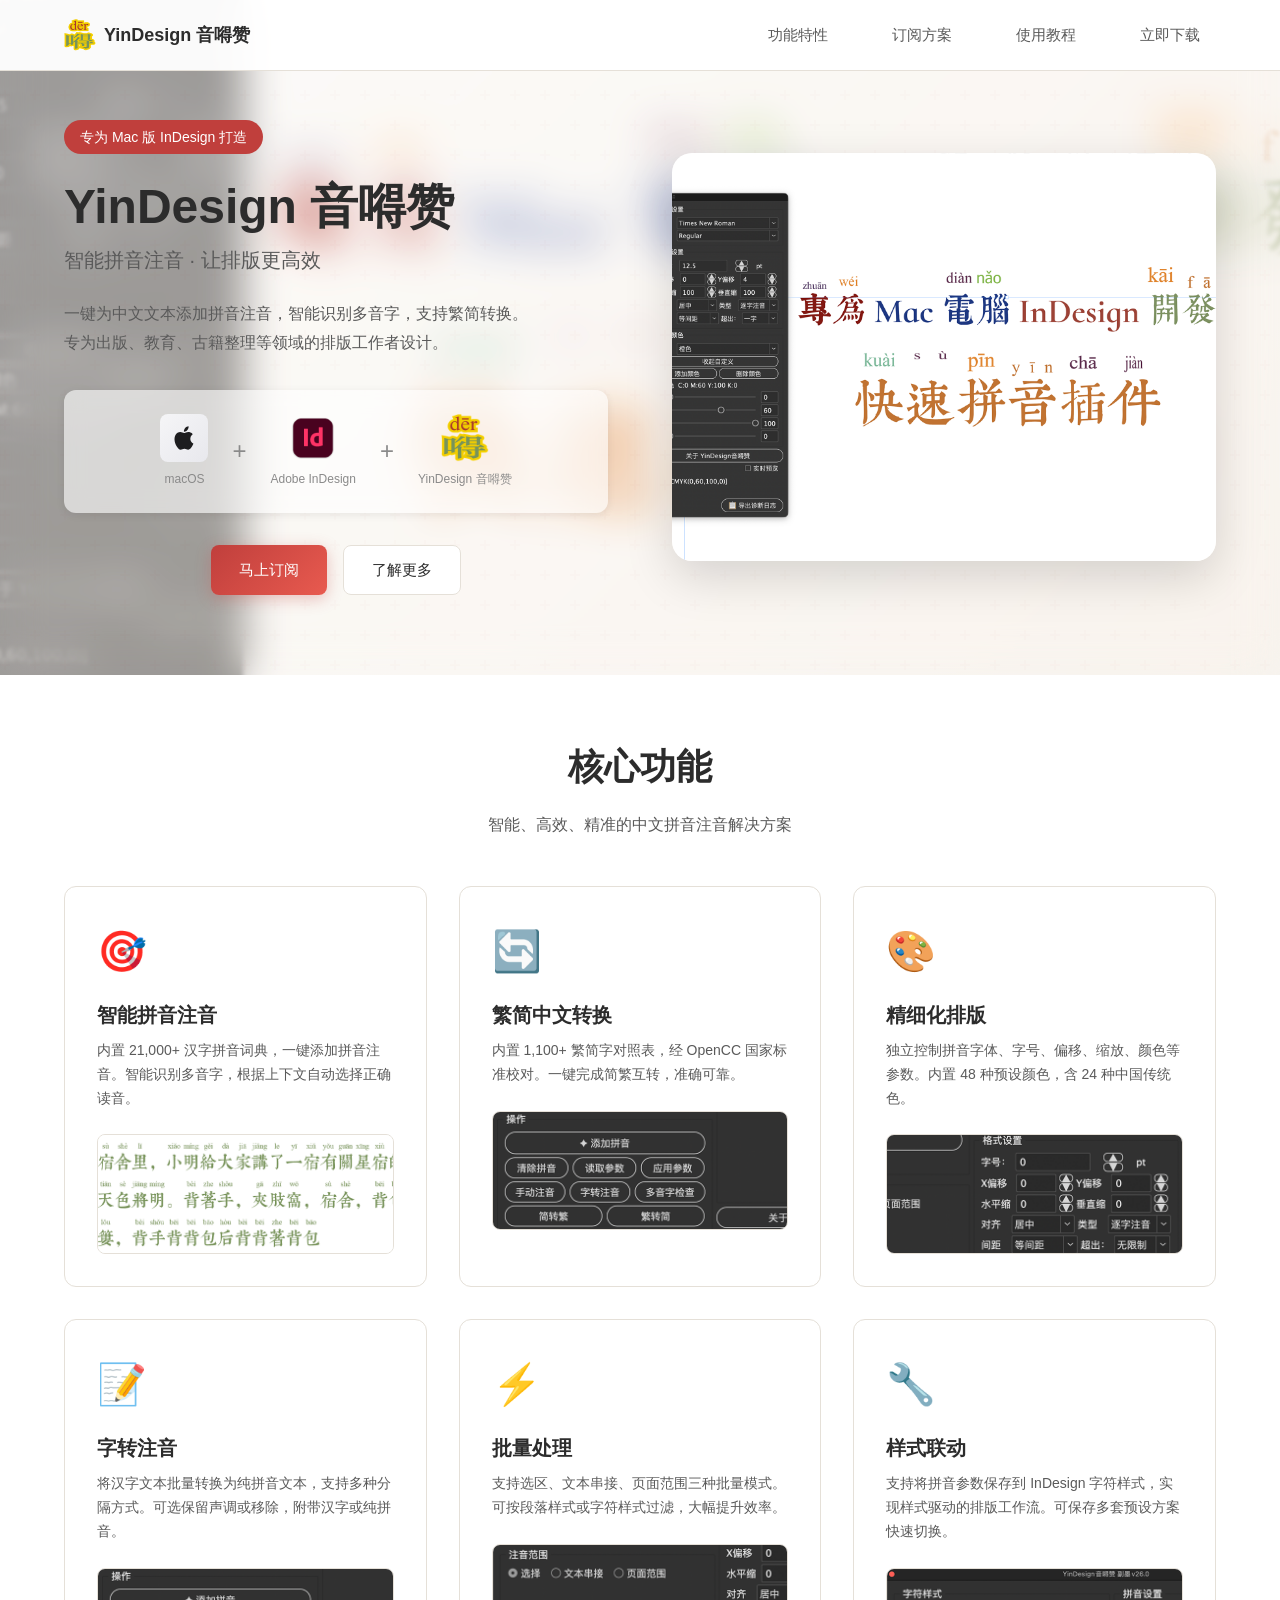
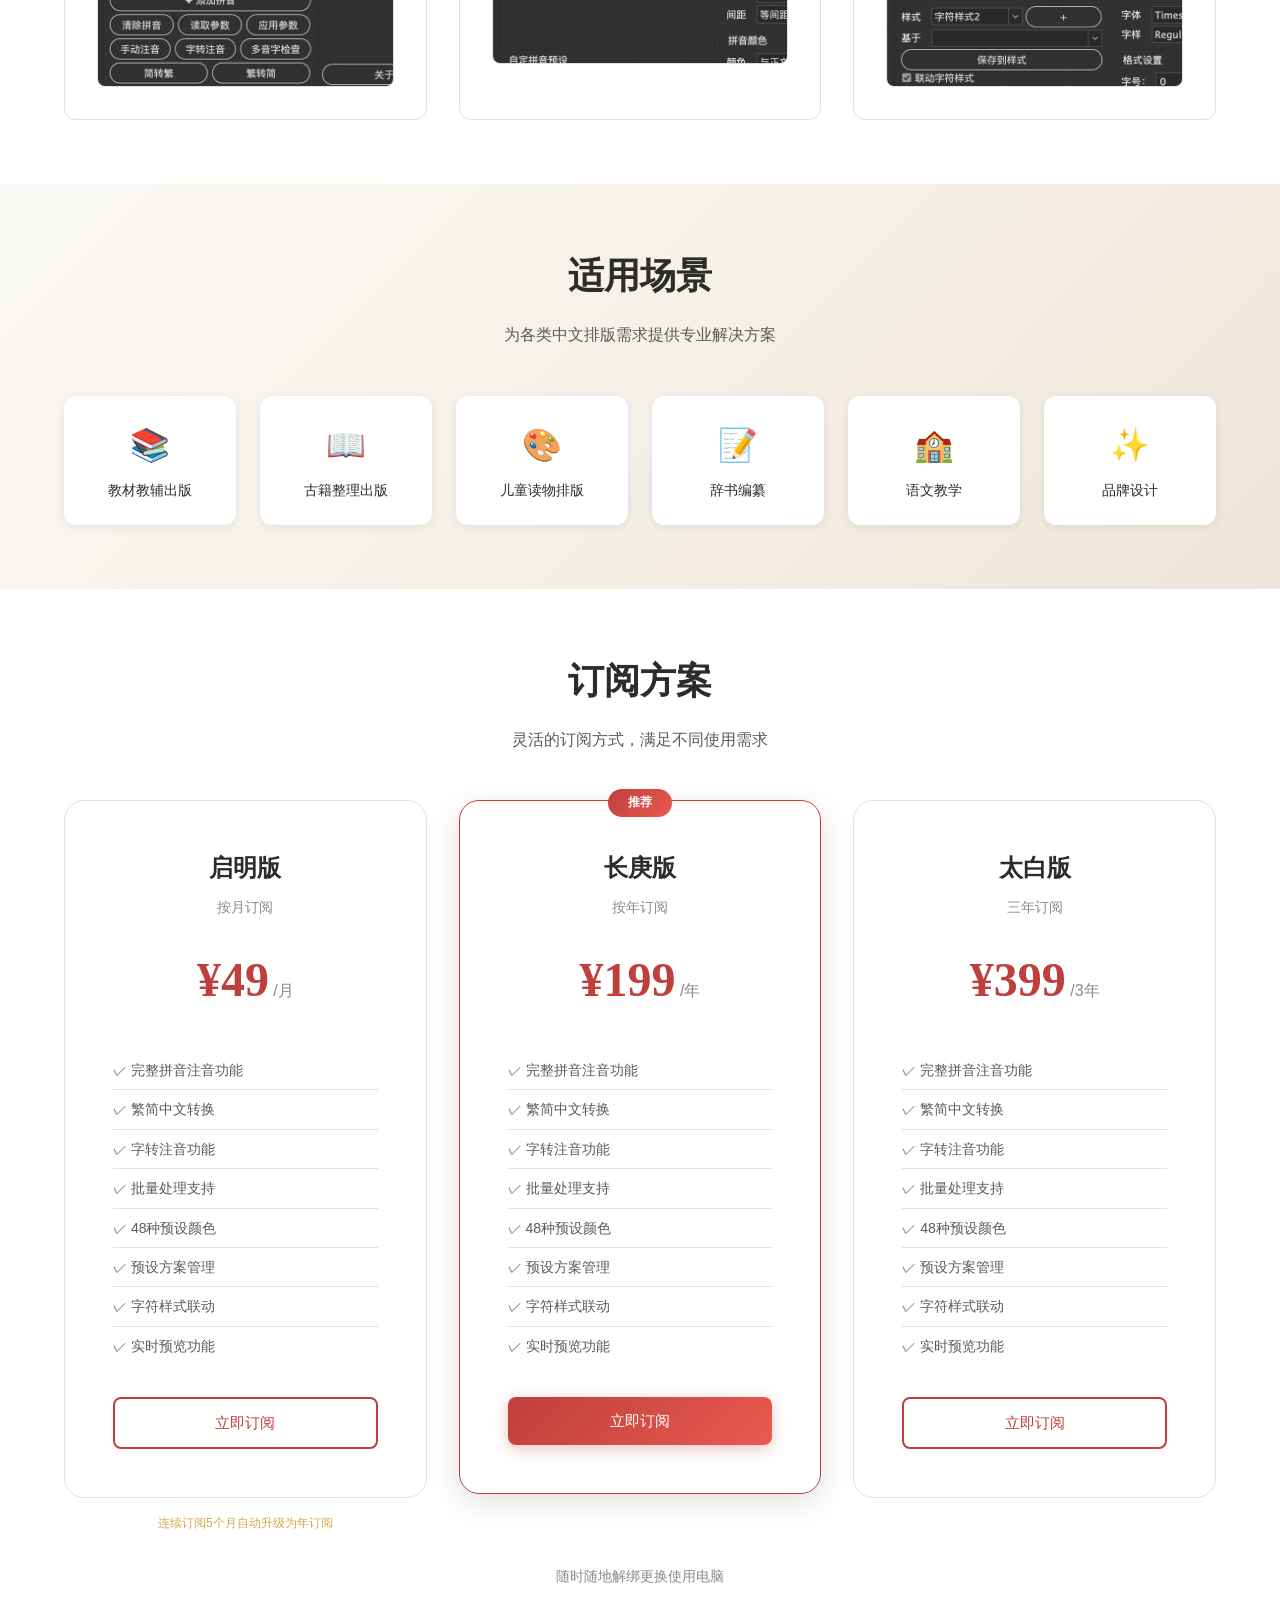
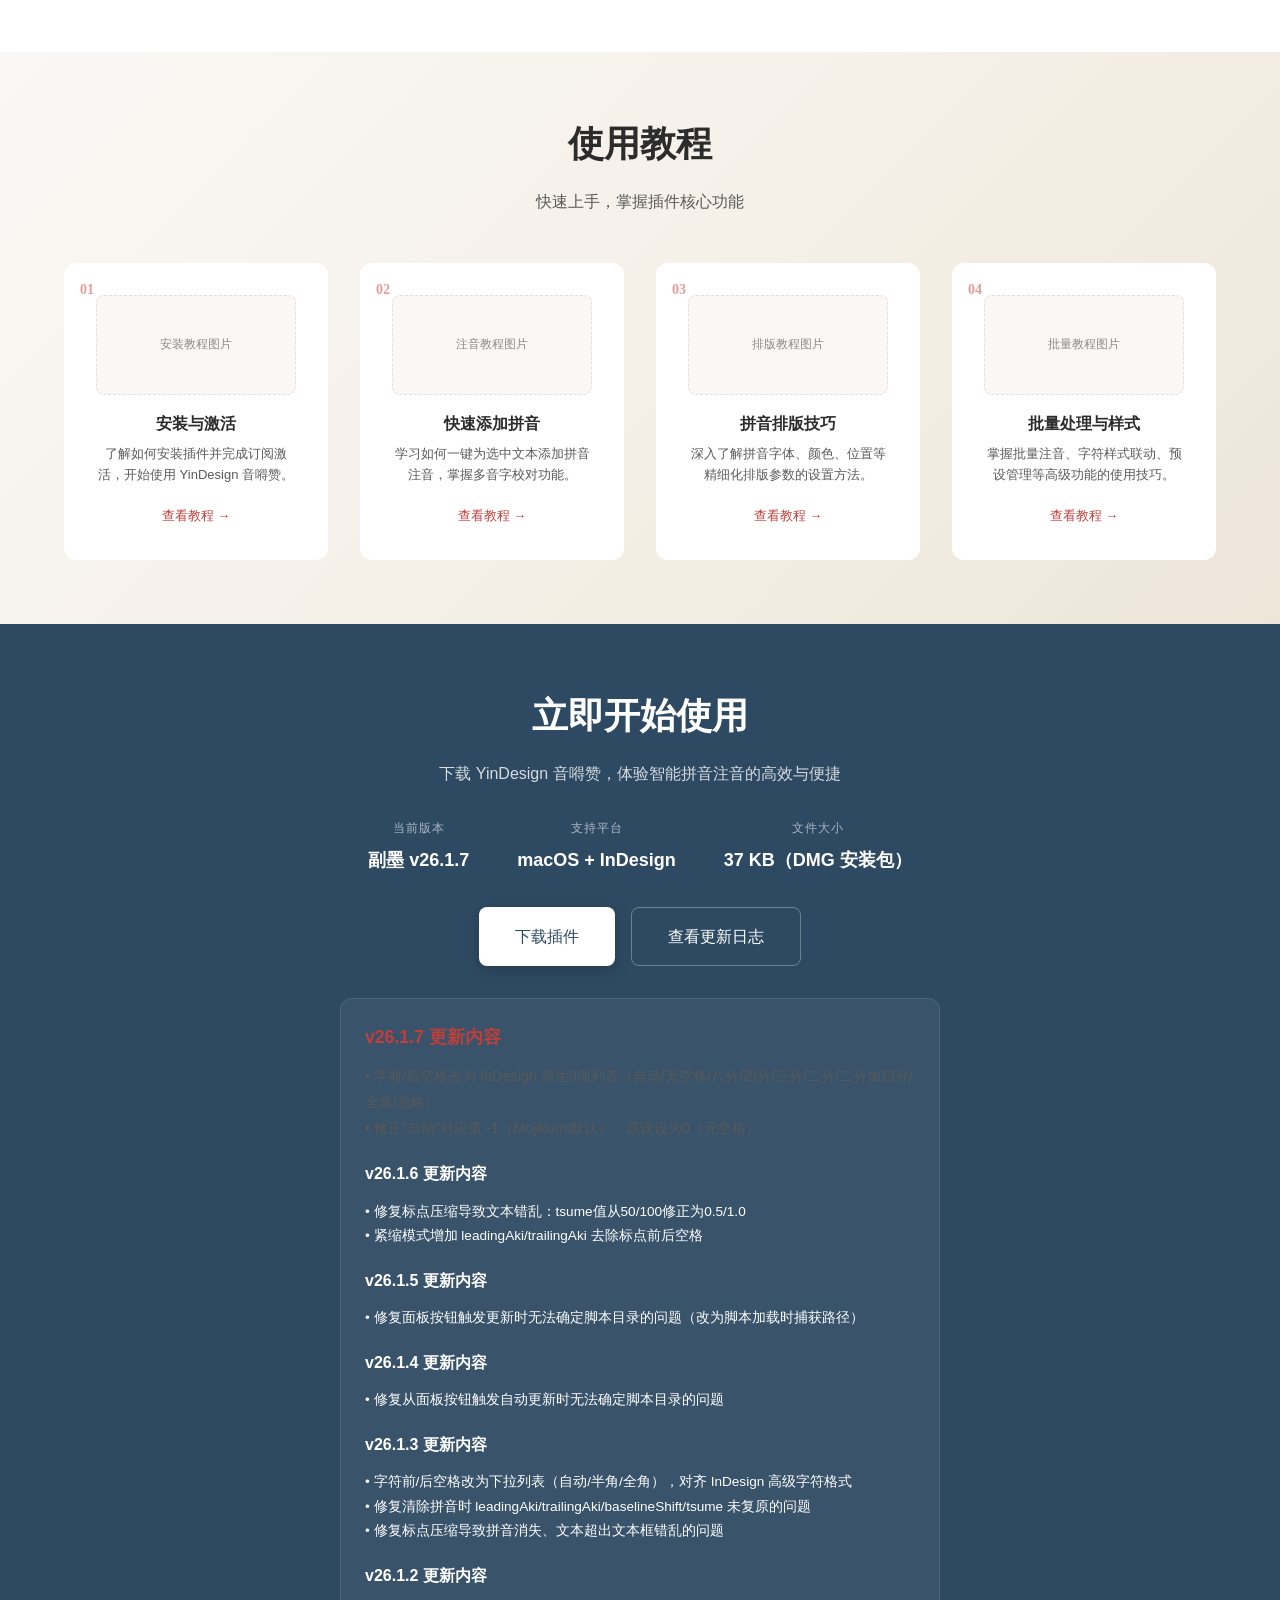
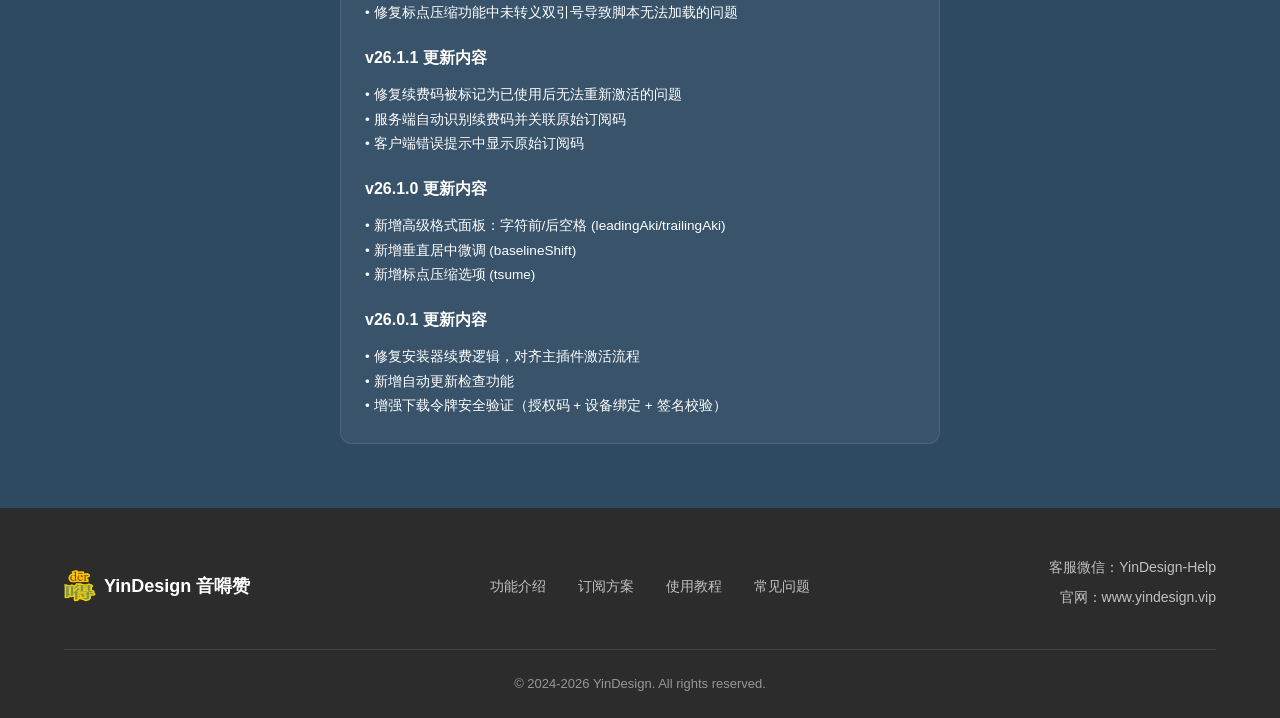
==== commit 08f71b62: "更新网站版本信息至 v26.1.7" ====
--- a/index.html
+++ b/index.html
@@ -62,7 +62,7 @@
             }
         ],
         "featureList": "智能拼音注音,多音字识别,繁简中文转换,精细化排版,字转注音,批量处理,字符样式联动,实时预览",
-        "softwareVersion": "副墨v26.1.6",
+        "softwareVersion": "副墨v26.1.7",
         "creator": {
             "@type": "Organization",
             "name": "YinDesign",
@@ -502,7 +502,7 @@
                 <div class="download-info">
                     <div class="info-item">
                         <span class="info-label">当前版本</span>
-                        <span class="info-value">副墨 v26.1.6</span>
+                        <span class="info-value">副墨 v26.1.7</span>
                     </div>
                     <div class="info-item">
                         <span class="info-label">支持平台</span>
@@ -518,8 +518,13 @@
                     <a href="#changelog" class="btn btn-secondary btn-large">查看更新日志</a>
                 </div>
                 <div id="changelog" class="changelog" style="margin-top: 2rem; padding: 1.5rem; background: rgba(255,255,255,0.05); border-radius: 12px; border: 1px solid rgba(255,255,255,0.1); text-align: left; max-width: 600px; margin-left: auto; margin-right: auto;">
-                    <h3 style="font-size: 1.1rem; margin-bottom: 0.8rem; color: var(--primary);">v26.1.6 更新内容</h3>
+                    <h3 style="font-size: 1.1rem; margin-bottom: 0.8rem; color: var(--primary);">v26.1.7 更新内容</h3>
                     <ul style="list-style: none; padding: 0; margin: 0; color: var(--text-secondary); font-size: 0.9rem; line-height: 1.8;">
+                        <li>• 字前/后空格改为 InDesign 原生9项列表（自动/无空格/八分/四分/三分/二分/二分加四分/全角/忽略）</li>
+                        <li>• 修正"自动"对应值 -1（Mojikumi默认），原误设为0（无空格）</li>
+                    </ul>
+                    <h3 style="font-size: 1rem; margin: 1.2rem 0 0.8rem; color: var(--text-tertiary);">v26.1.6 更新内容</h3>
+                    <ul style="list-style: none; padding: 0; margin: 0; color: var(--text-tertiary); font-size: 0.85rem; line-height: 1.8;">
                         <li>• 修复标点压缩导致文本错乱：tsume值从50/100修正为0.5/1.0</li>
                         <li>• 紧缩模式增加 leadingAki/trailingAki 去除标点前后空格</li>
                     </ul>
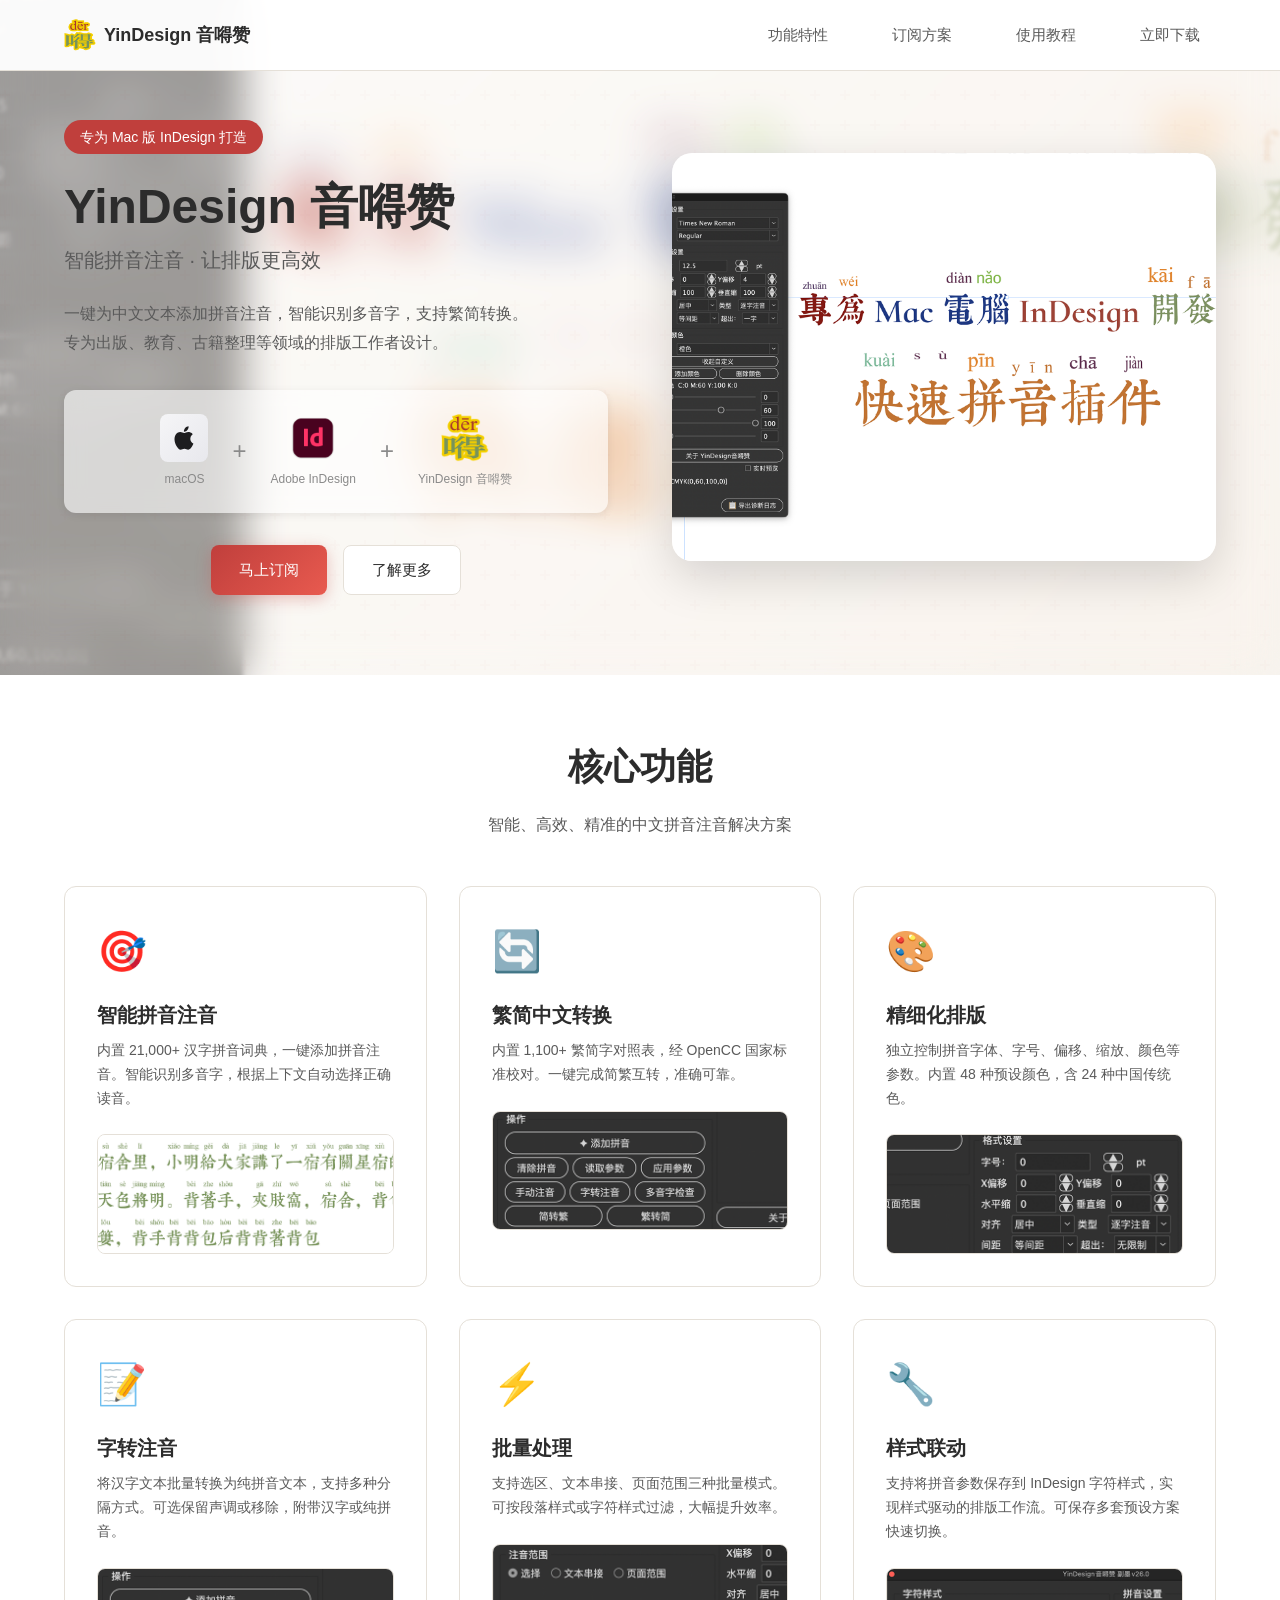
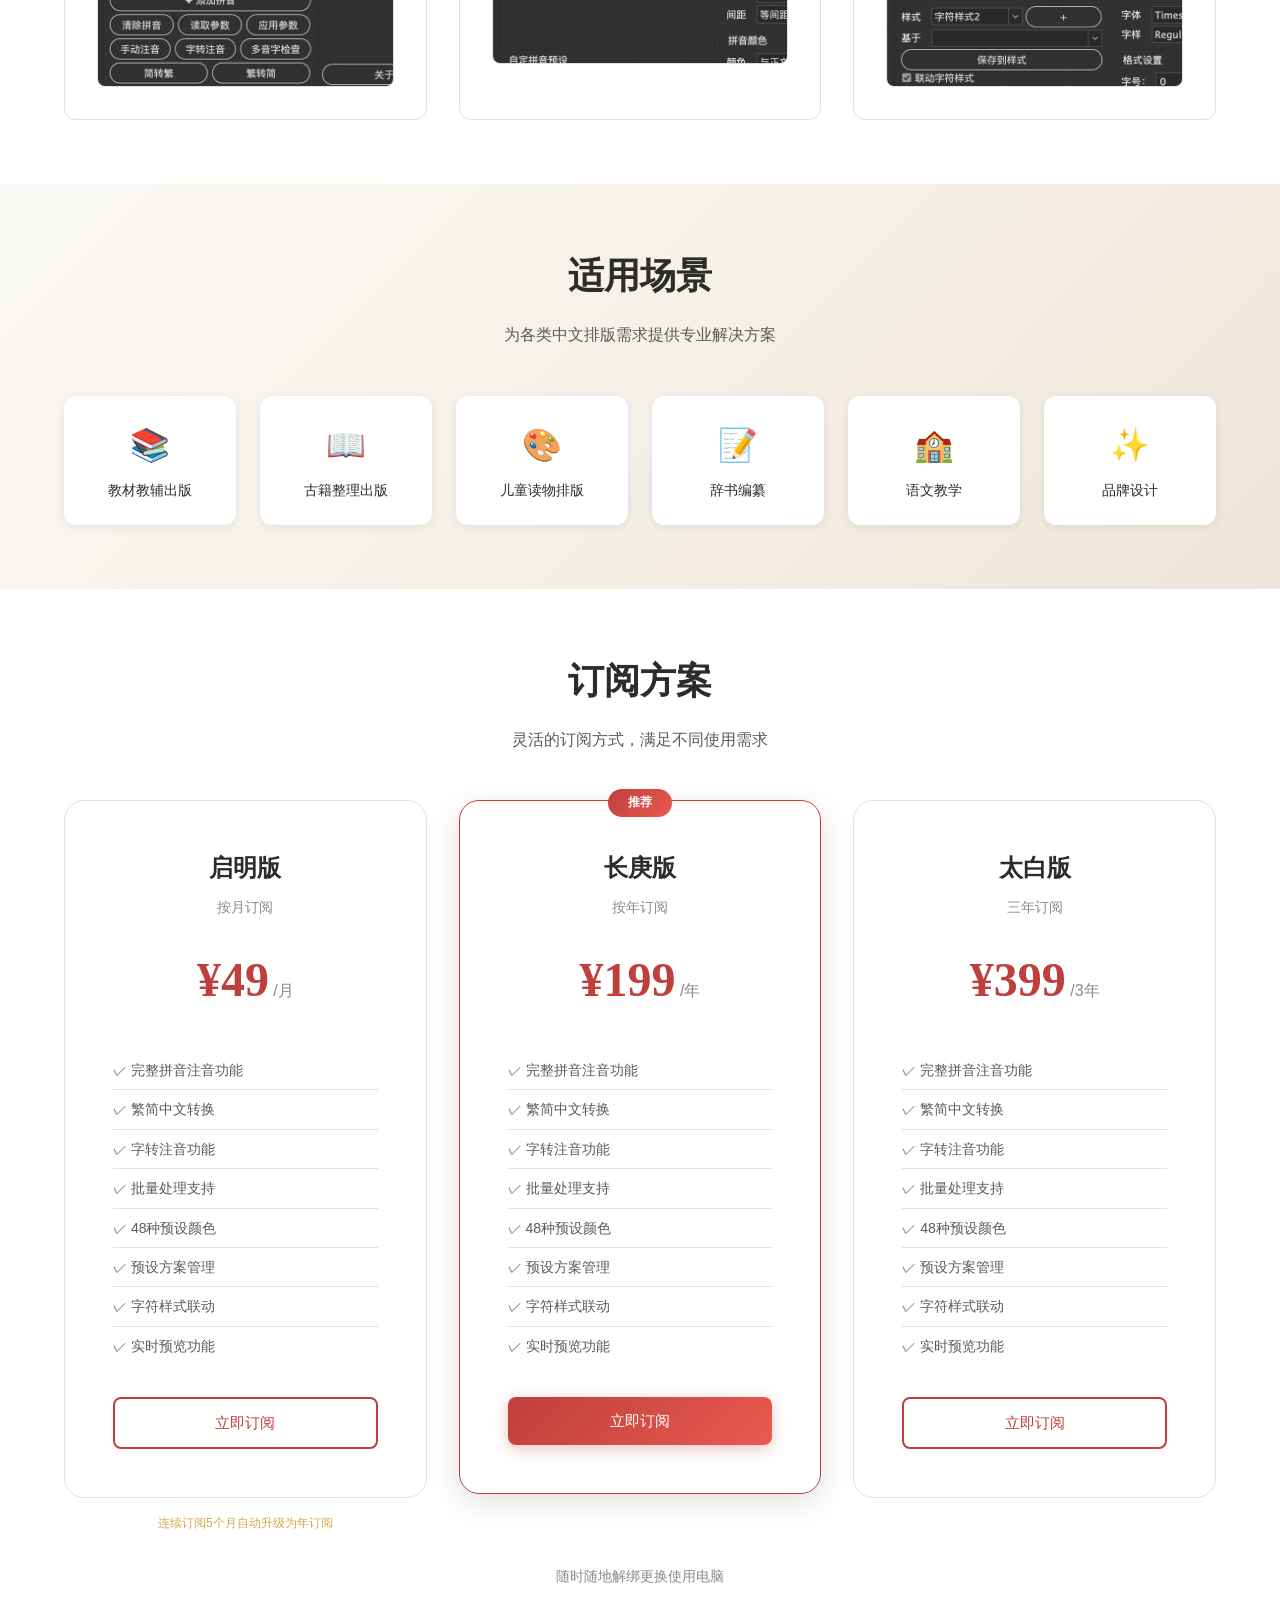
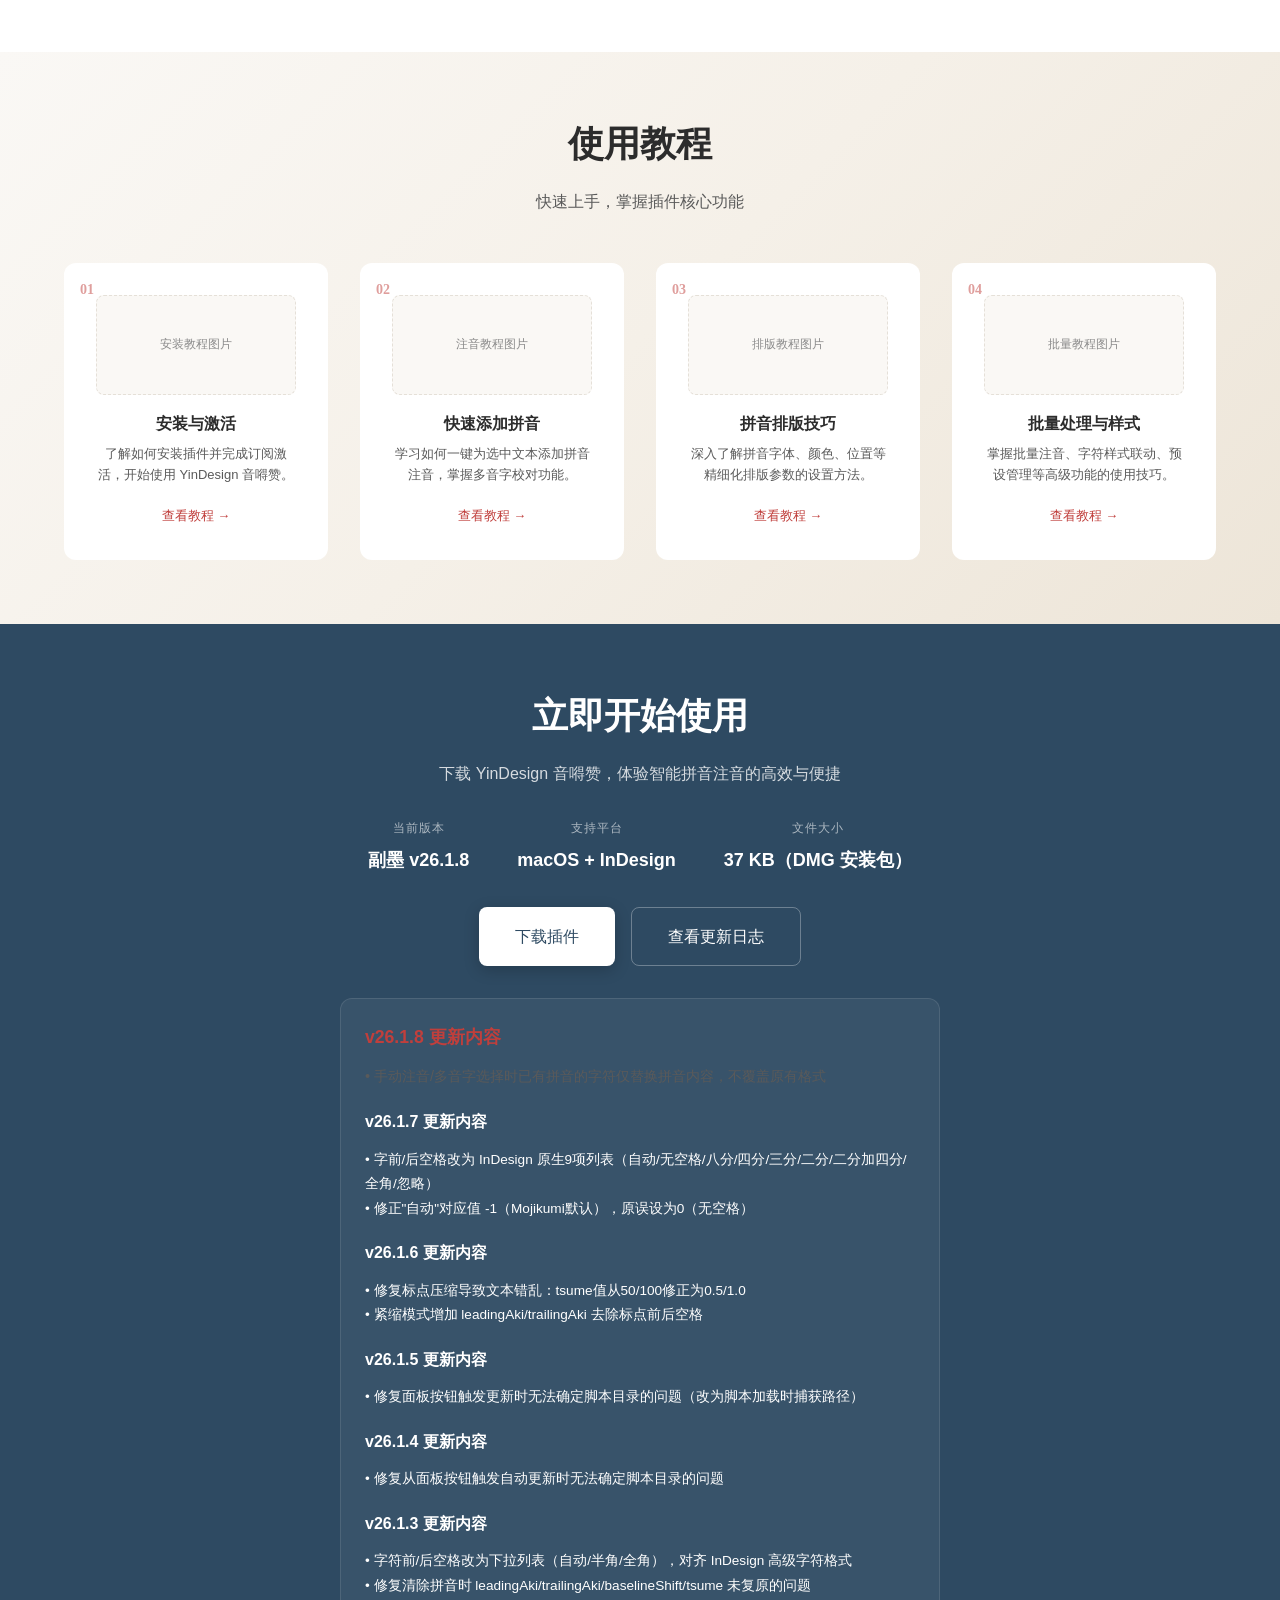
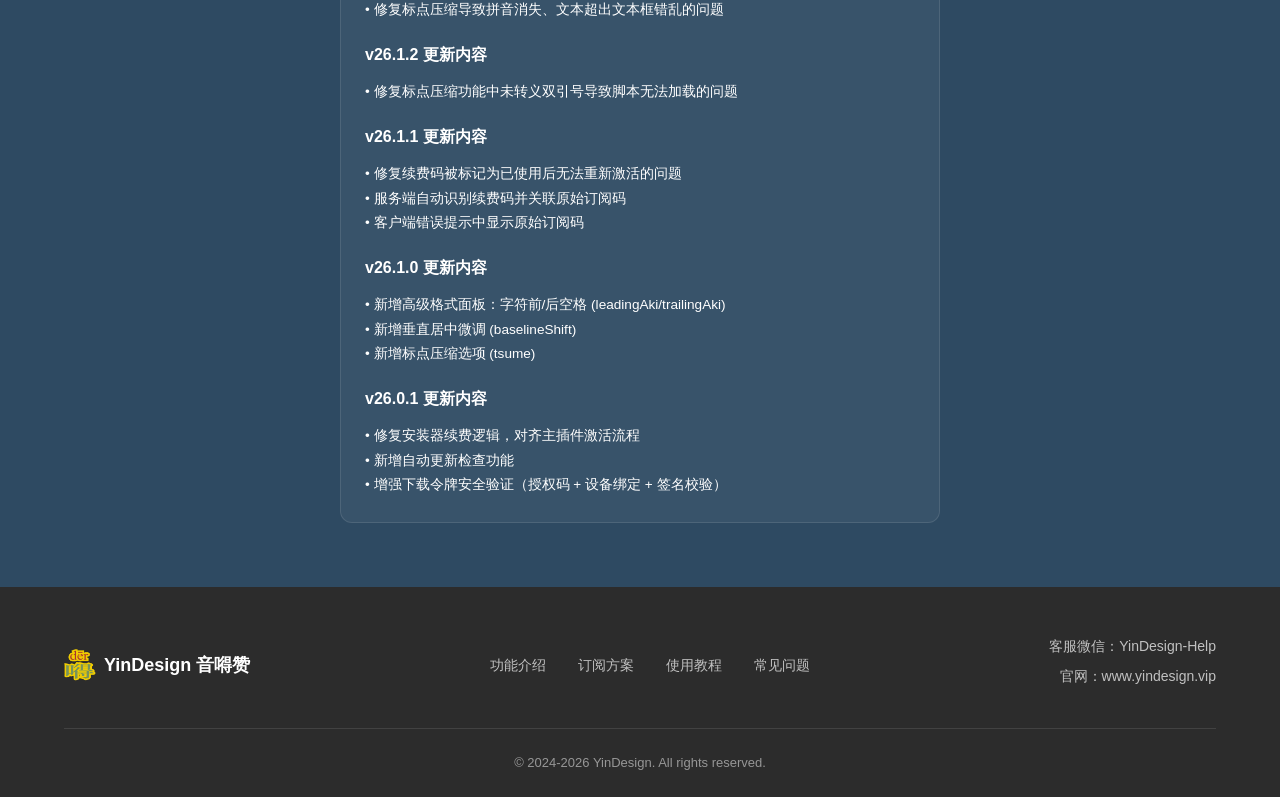
==== commit 561bc208: "更新网站版本信息至 v26.1.8" ====
--- a/index.html
+++ b/index.html
@@ -62,7 +62,7 @@
             }
         ],
         "featureList": "智能拼音注音,多音字识别,繁简中文转换,精细化排版,字转注音,批量处理,字符样式联动,实时预览",
-        "softwareVersion": "副墨v26.1.7",
+        "softwareVersion": "副墨v26.1.8",
         "creator": {
             "@type": "Organization",
             "name": "YinDesign",
@@ -502,7 +502,7 @@
                 <div class="download-info">
                     <div class="info-item">
                         <span class="info-label">当前版本</span>
-                        <span class="info-value">副墨 v26.1.7</span>
+                        <span class="info-value">副墨 v26.1.8</span>
                     </div>
                     <div class="info-item">
                         <span class="info-label">支持平台</span>
@@ -518,8 +518,12 @@
                     <a href="#changelog" class="btn btn-secondary btn-large">查看更新日志</a>
                 </div>
                 <div id="changelog" class="changelog" style="margin-top: 2rem; padding: 1.5rem; background: rgba(255,255,255,0.05); border-radius: 12px; border: 1px solid rgba(255,255,255,0.1); text-align: left; max-width: 600px; margin-left: auto; margin-right: auto;">
-                    <h3 style="font-size: 1.1rem; margin-bottom: 0.8rem; color: var(--primary);">v26.1.7 更新内容</h3>
+                    <h3 style="font-size: 1.1rem; margin-bottom: 0.8rem; color: var(--primary);">v26.1.8 更新内容</h3>
                     <ul style="list-style: none; padding: 0; margin: 0; color: var(--text-secondary); font-size: 0.9rem; line-height: 1.8;">
+                        <li>• 手动注音/多音字选择时已有拼音的字符仅替换拼音内容，不覆盖原有格式</li>
+                    </ul>
+                    <h3 style="font-size: 1rem; margin: 1.2rem 0 0.8rem; color: var(--text-tertiary);">v26.1.7 更新内容</h3>
+                    <ul style="list-style: none; padding: 0; margin: 0; color: var(--text-tertiary); font-size: 0.85rem; line-height: 1.8;">
                         <li>• 字前/后空格改为 InDesign 原生9项列表（自动/无空格/八分/四分/三分/二分/二分加四分/全角/忽略）</li>
                         <li>• 修正"自动"对应值 -1（Mojikumi默认），原误设为0（无空格）</li>
                     </ul>
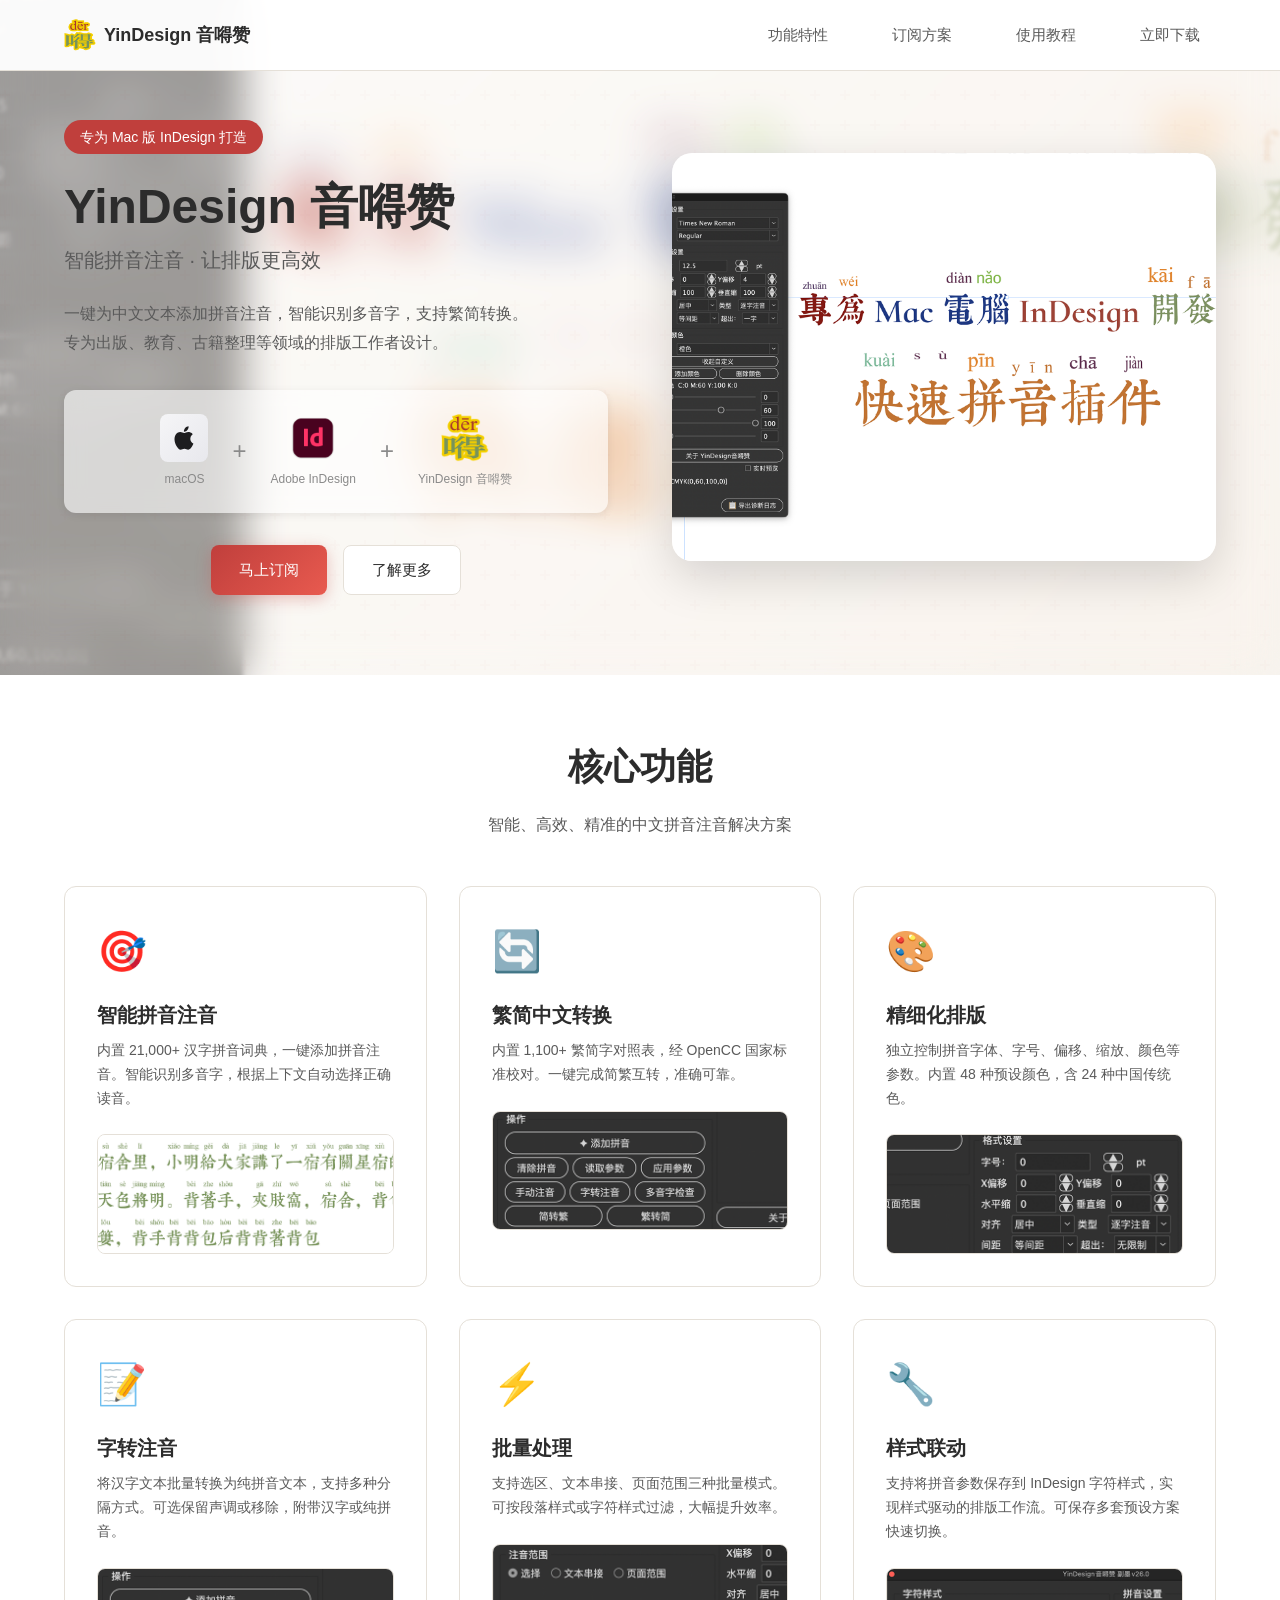
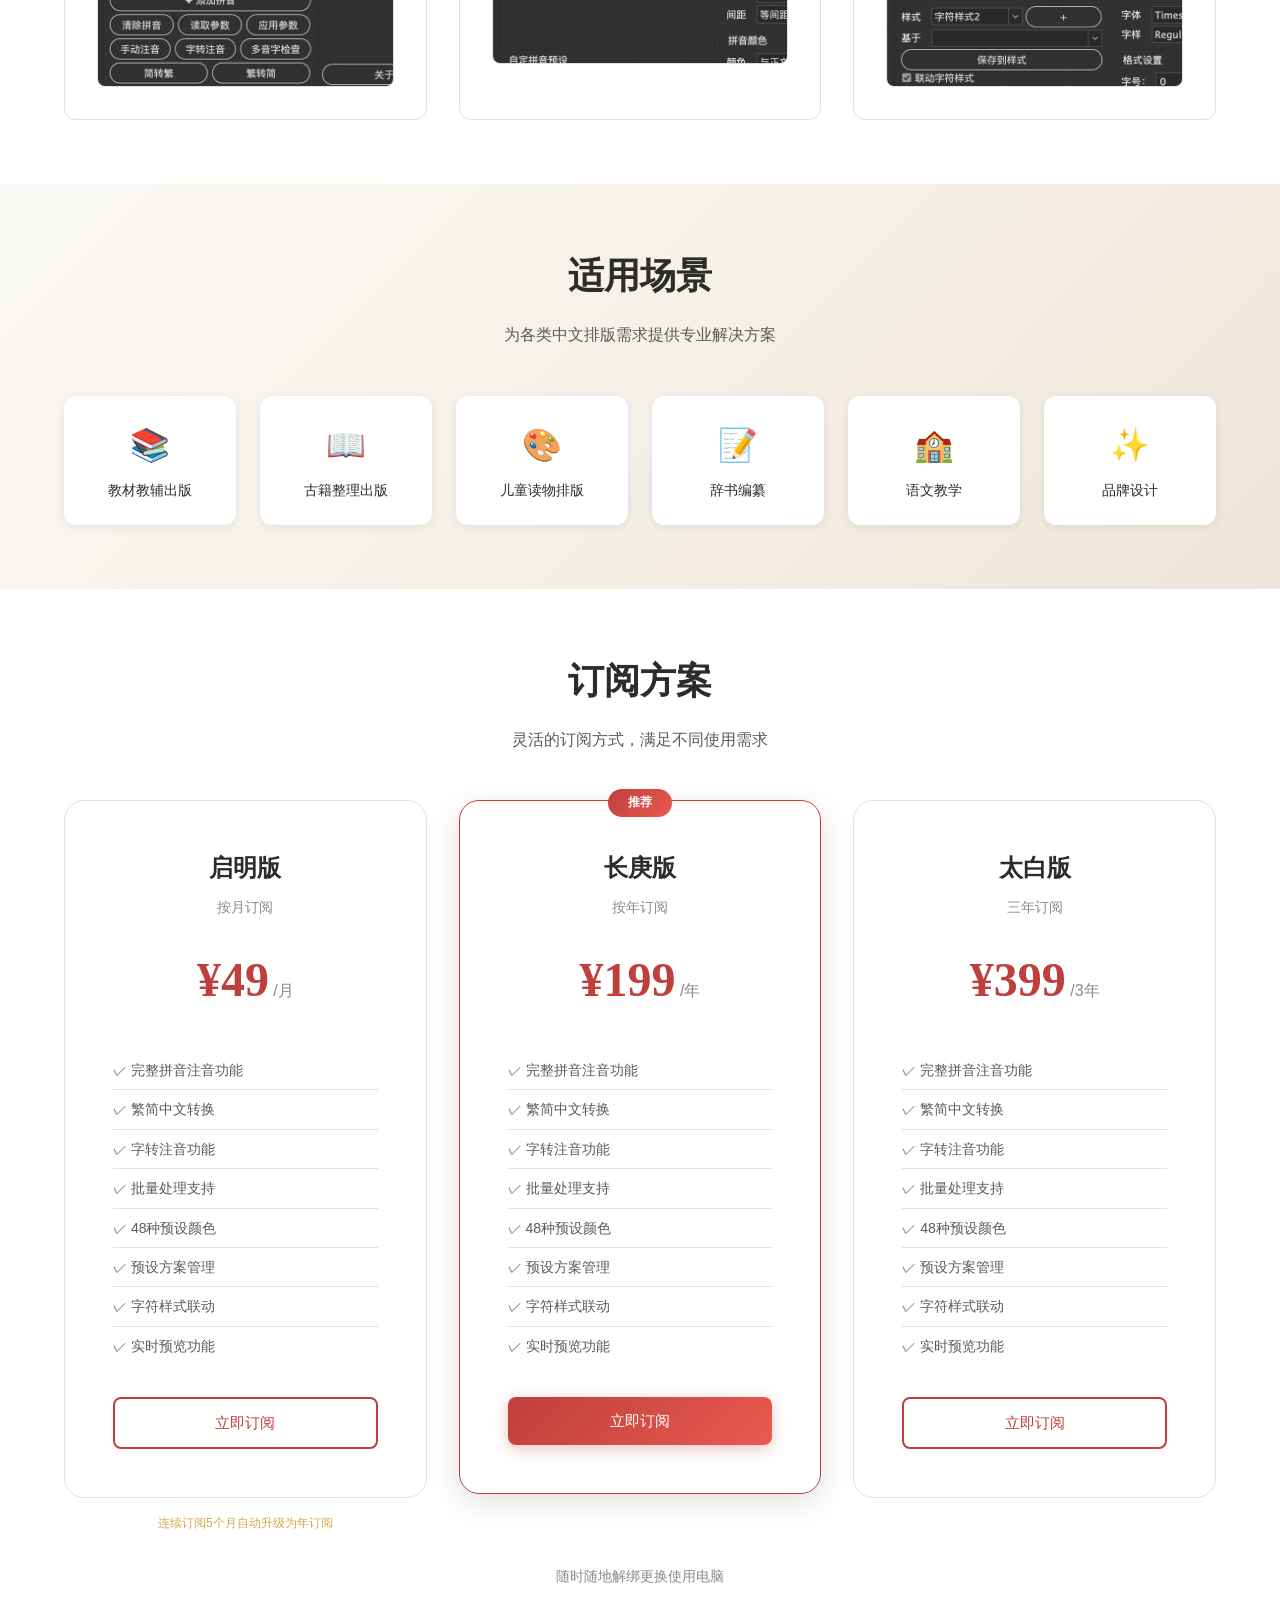
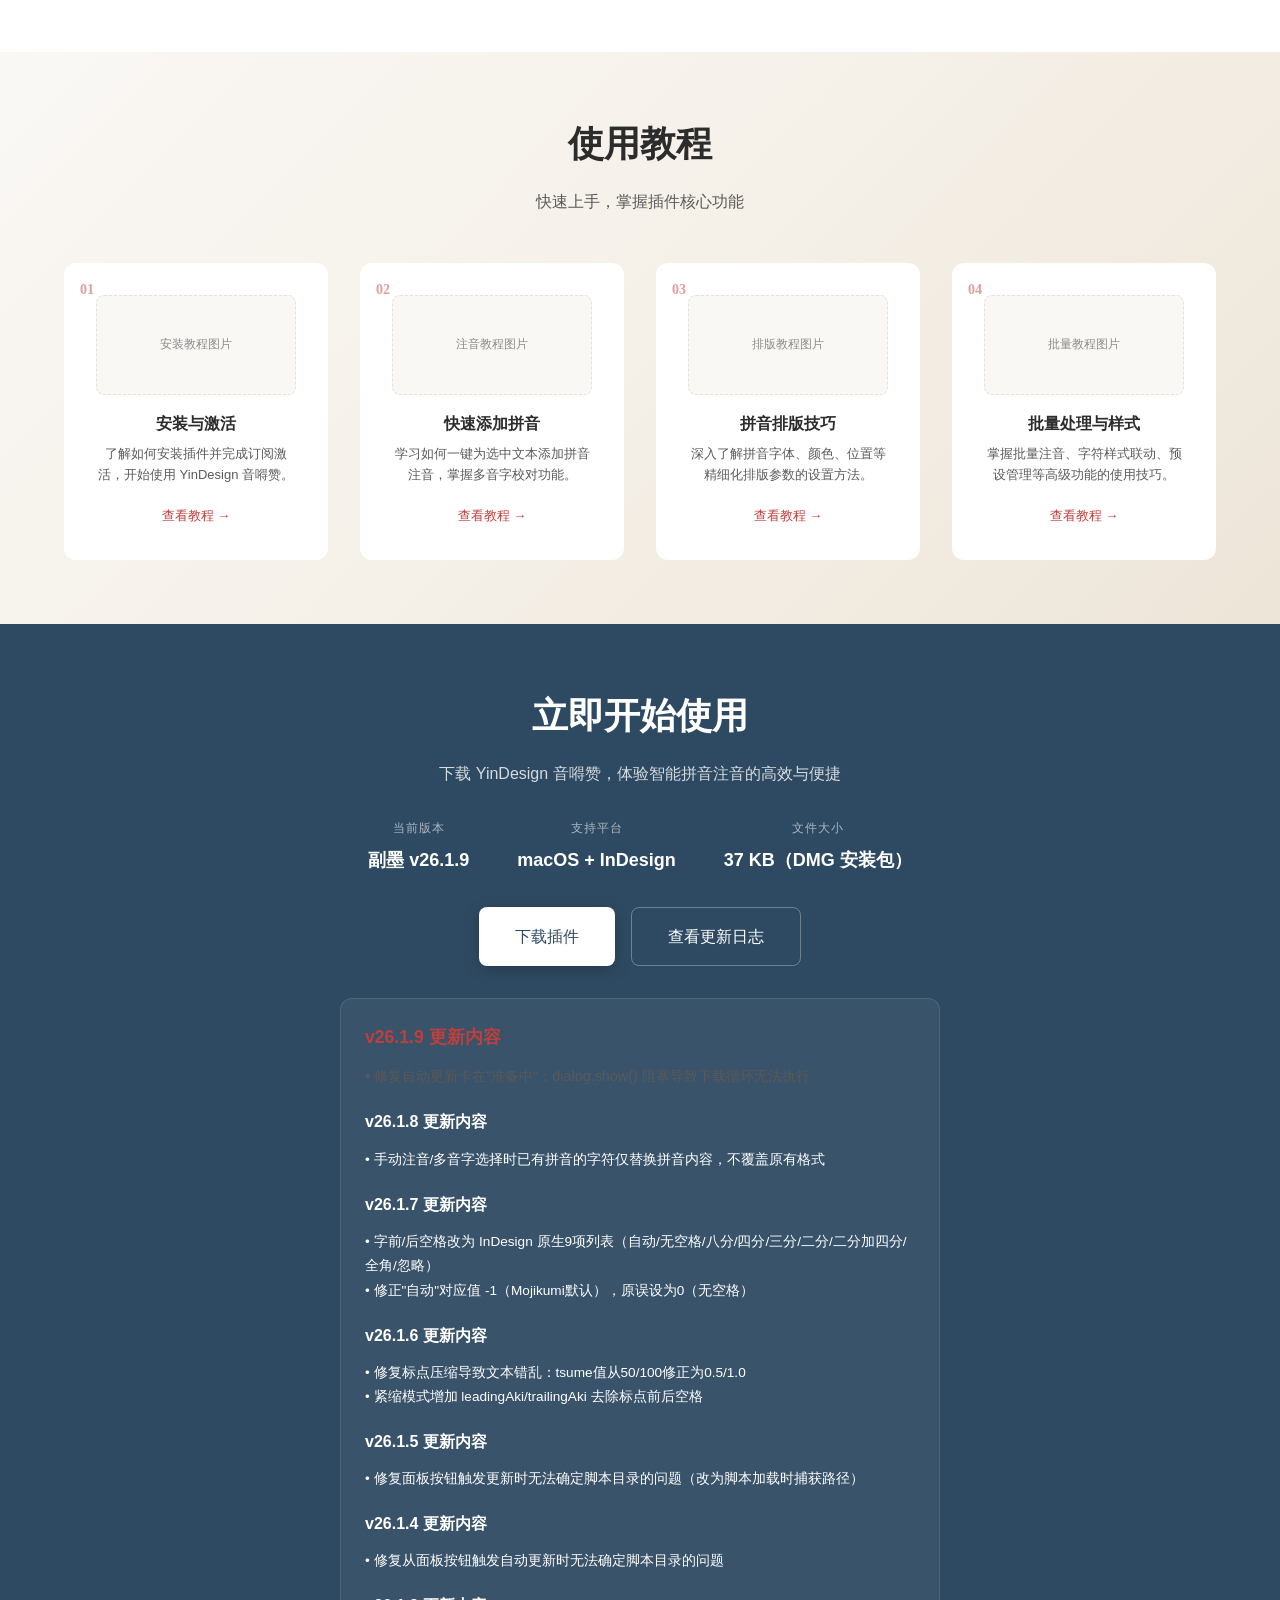
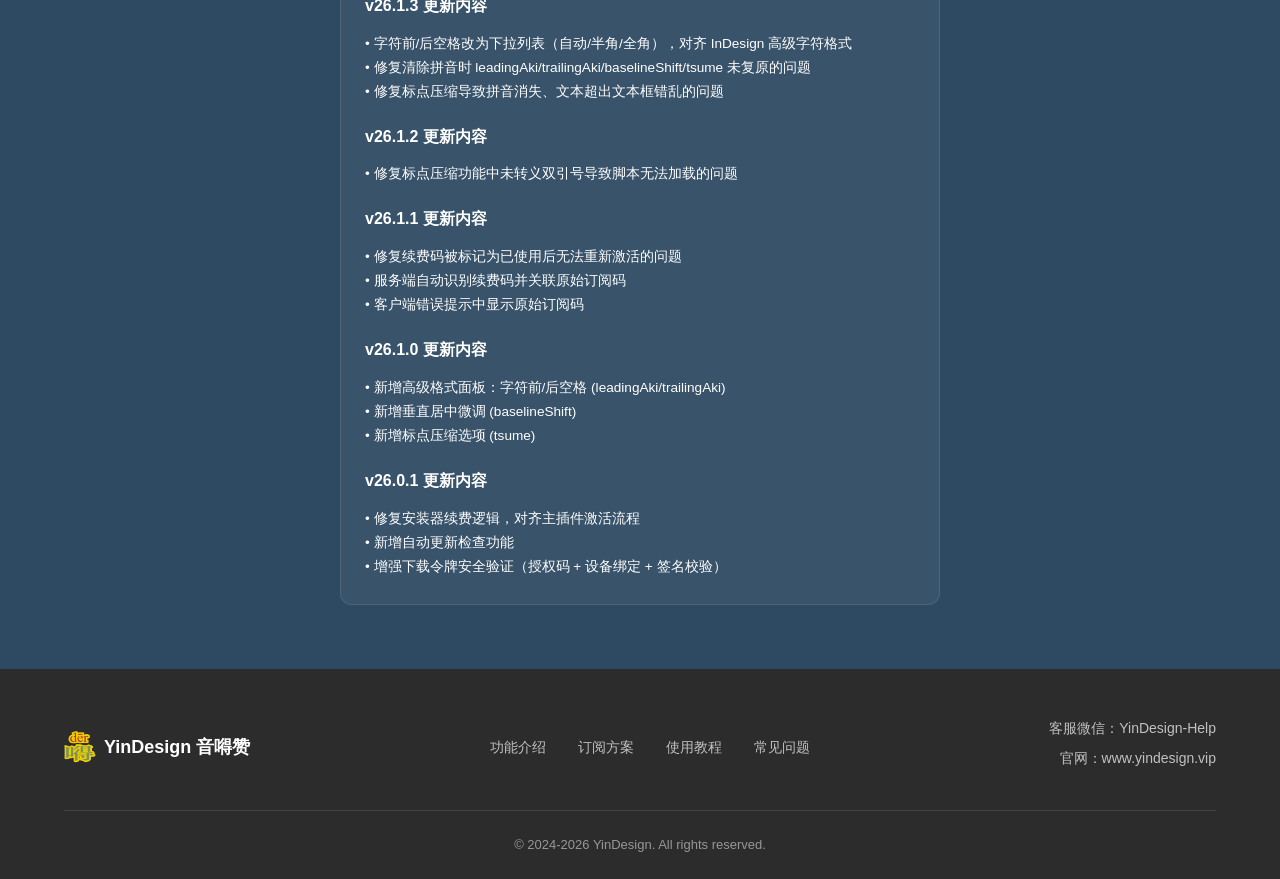
==== commit 7b3710c4: "更新网站版本信息至 v26.1.9" ====
--- a/index.html
+++ b/index.html
@@ -62,7 +62,7 @@
             }
         ],
         "featureList": "智能拼音注音,多音字识别,繁简中文转换,精细化排版,字转注音,批量处理,字符样式联动,实时预览",
-        "softwareVersion": "副墨v26.1.8",
+        "softwareVersion": "副墨v26.1.9",
         "creator": {
             "@type": "Organization",
             "name": "YinDesign",
@@ -502,7 +502,7 @@
                 <div class="download-info">
                     <div class="info-item">
                         <span class="info-label">当前版本</span>
-                        <span class="info-value">副墨 v26.1.8</span>
+                        <span class="info-value">副墨 v26.1.9</span>
                     </div>
                     <div class="info-item">
                         <span class="info-label">支持平台</span>
@@ -518,8 +518,12 @@
                     <a href="#changelog" class="btn btn-secondary btn-large">查看更新日志</a>
                 </div>
                 <div id="changelog" class="changelog" style="margin-top: 2rem; padding: 1.5rem; background: rgba(255,255,255,0.05); border-radius: 12px; border: 1px solid rgba(255,255,255,0.1); text-align: left; max-width: 600px; margin-left: auto; margin-right: auto;">
-                    <h3 style="font-size: 1.1rem; margin-bottom: 0.8rem; color: var(--primary);">v26.1.8 更新内容</h3>
+                    <h3 style="font-size: 1.1rem; margin-bottom: 0.8rem; color: var(--primary);">v26.1.9 更新内容</h3>
                     <ul style="list-style: none; padding: 0; margin: 0; color: var(--text-secondary); font-size: 0.9rem; line-height: 1.8;">
+                        <li>• 修复自动更新卡在"准备中"：dialog.show() 阻塞导致下载循环无法执行</li>
+                    </ul>
+                    <h3 style="font-size: 1rem; margin: 1.2rem 0 0.8rem; color: var(--text-tertiary);">v26.1.8 更新内容</h3>
+                    <ul style="list-style: none; padding: 0; margin: 0; color: var(--text-tertiary); font-size: 0.85rem; line-height: 1.8;">
                         <li>• 手动注音/多音字选择时已有拼音的字符仅替换拼音内容，不覆盖原有格式</li>
                     </ul>
                     <h3 style="font-size: 1rem; margin: 1.2rem 0 0.8rem; color: var(--text-tertiary);">v26.1.7 更新内容</h3>
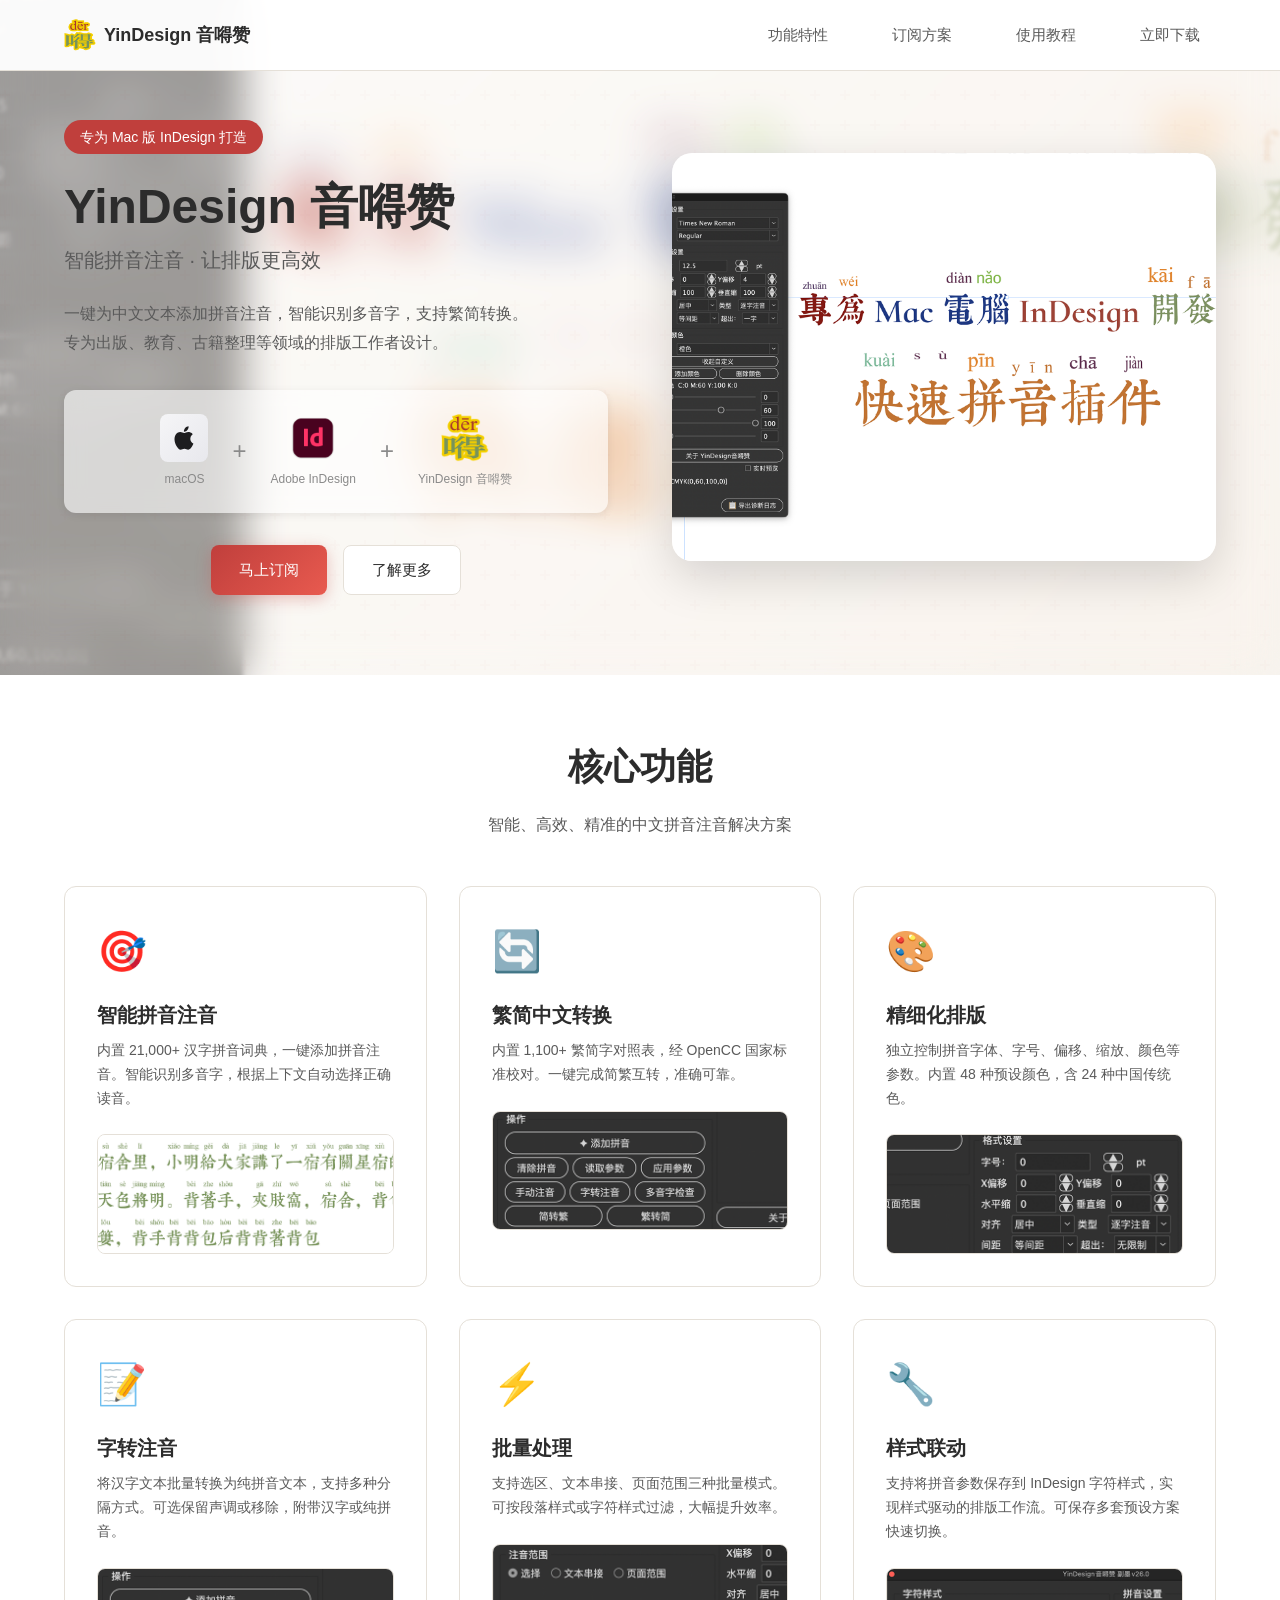
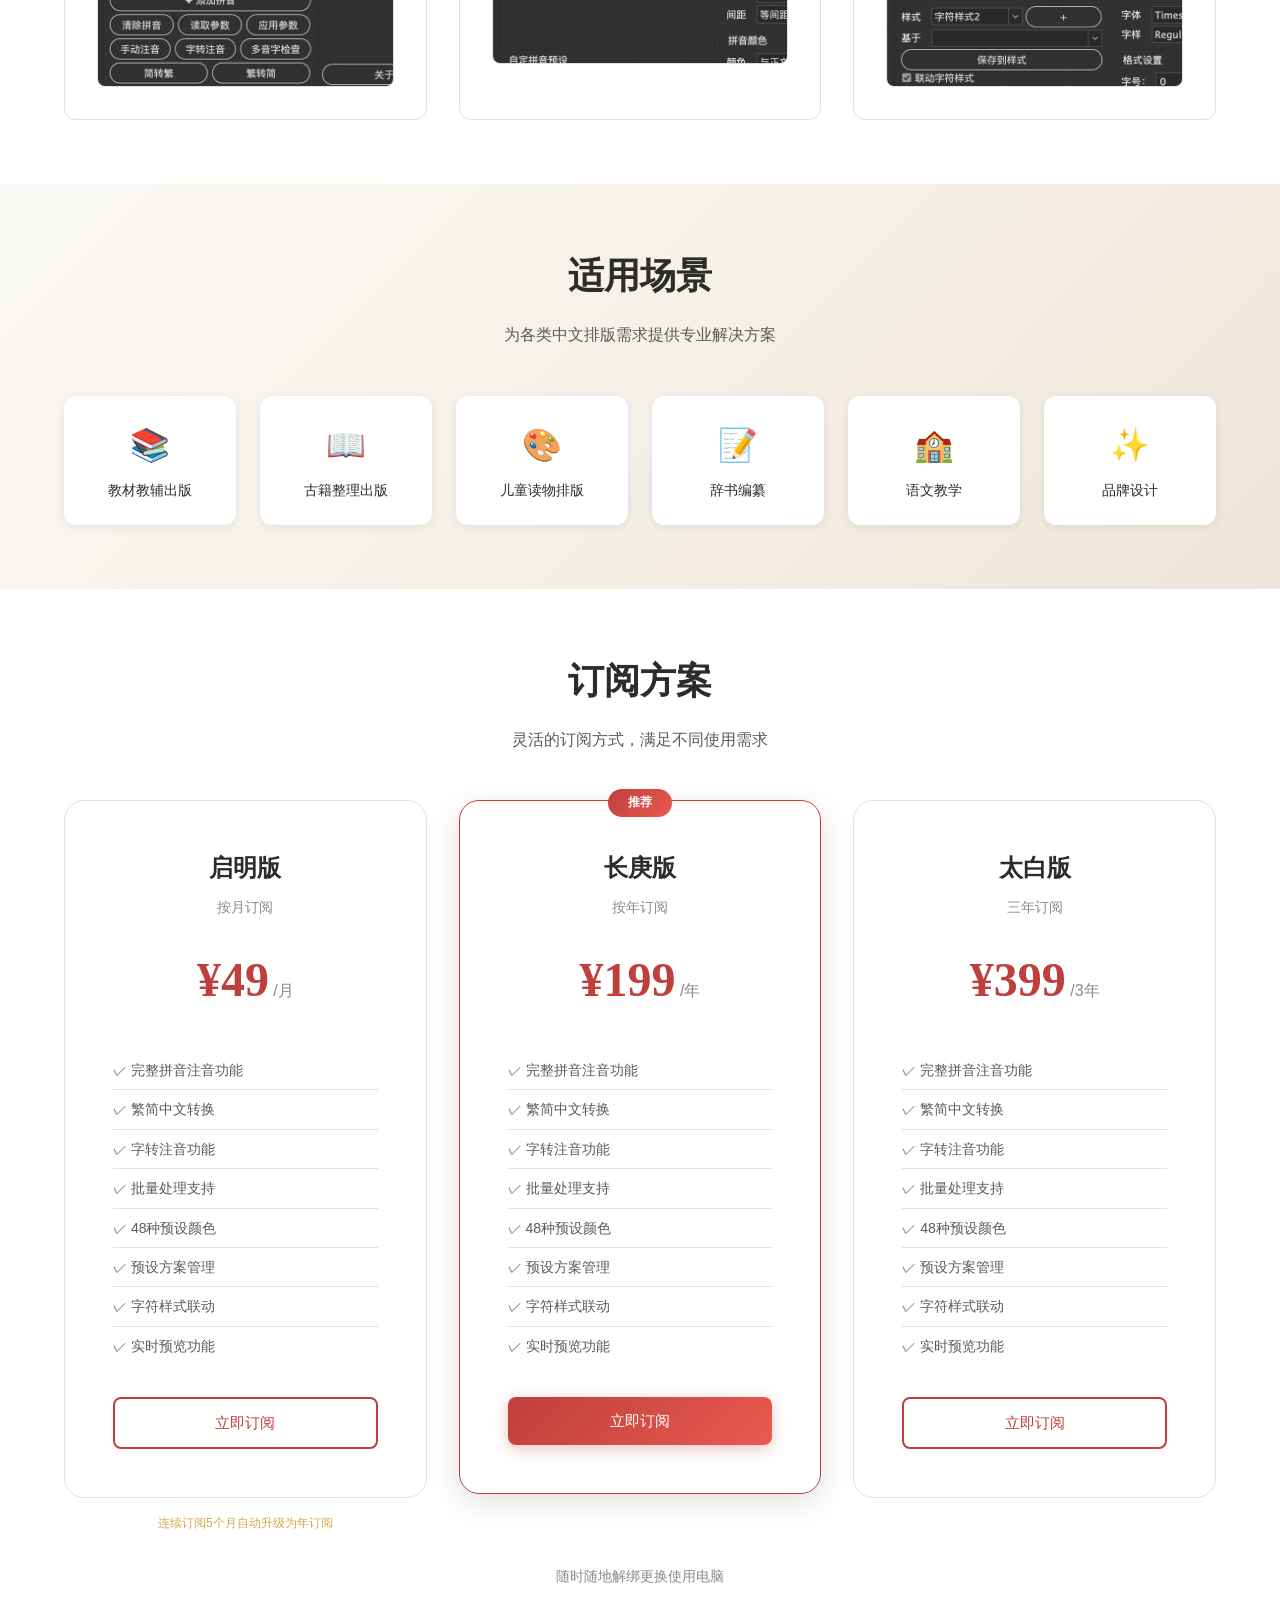
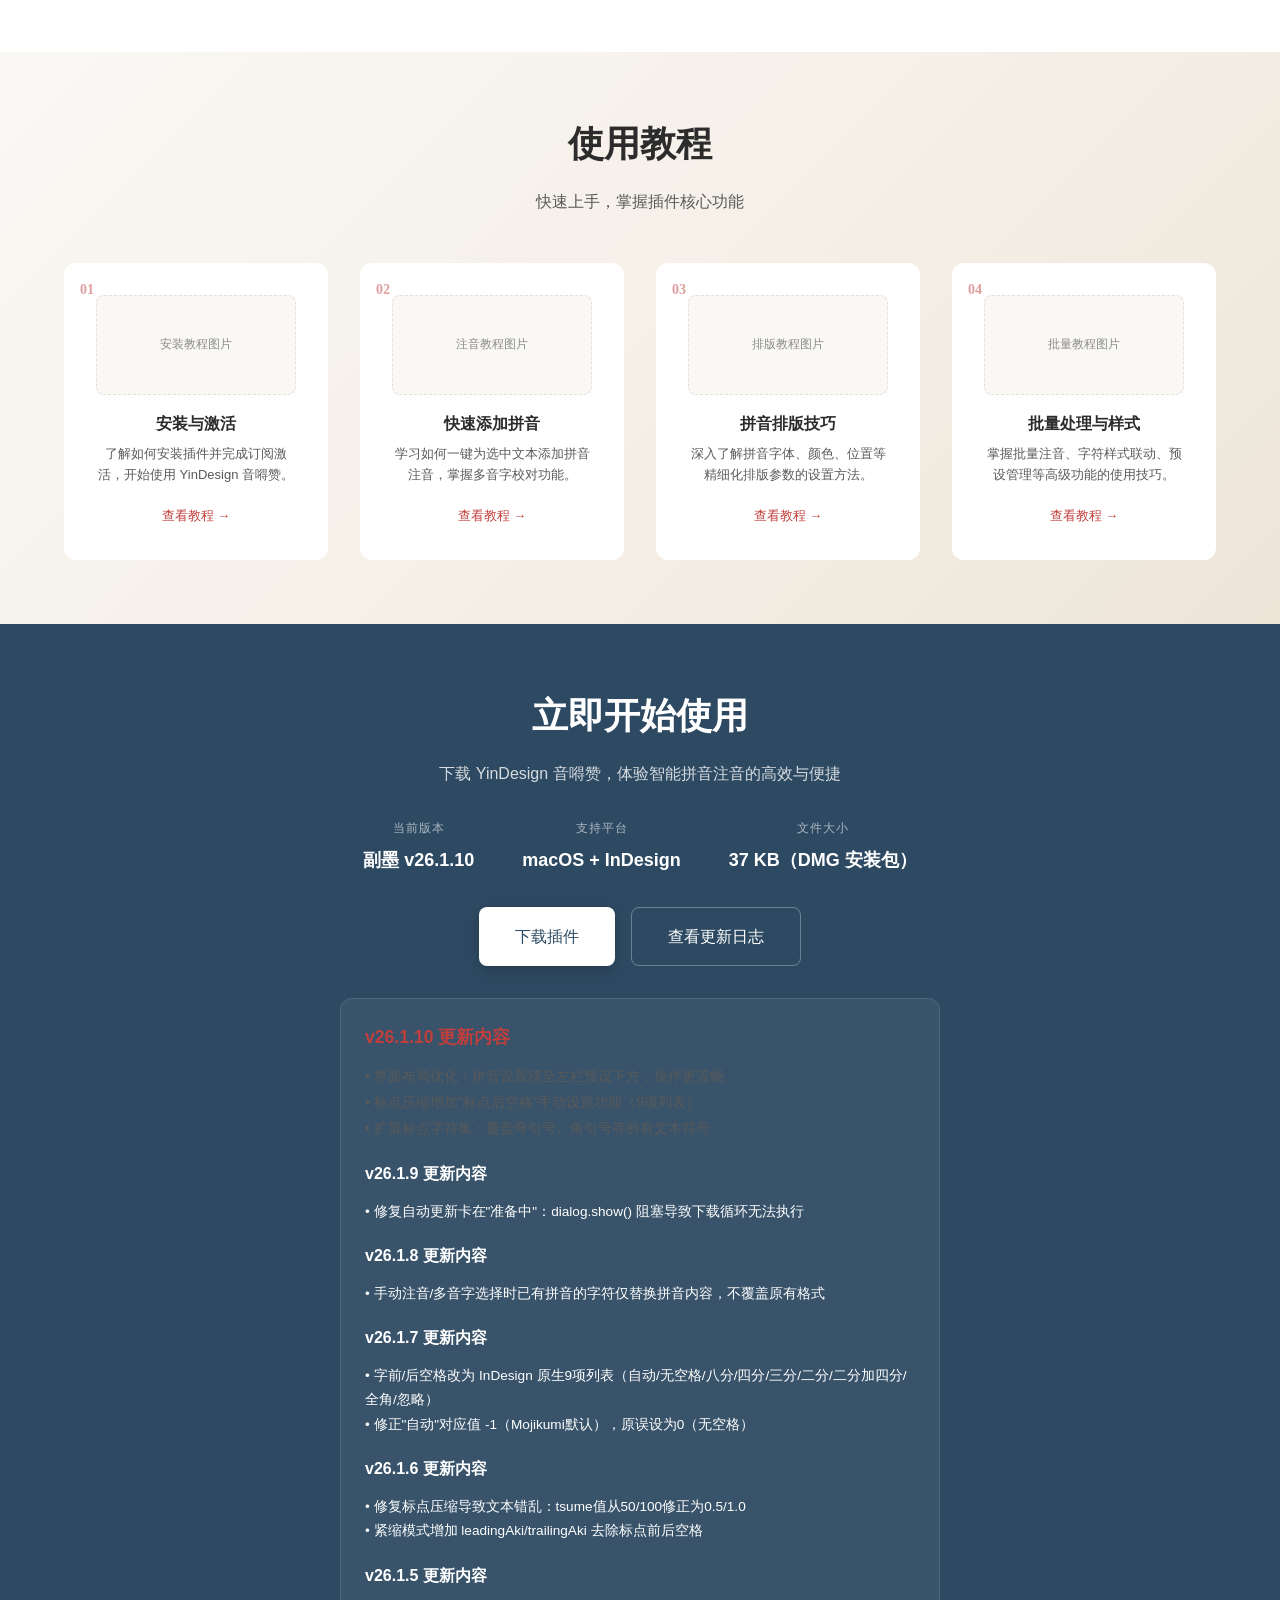
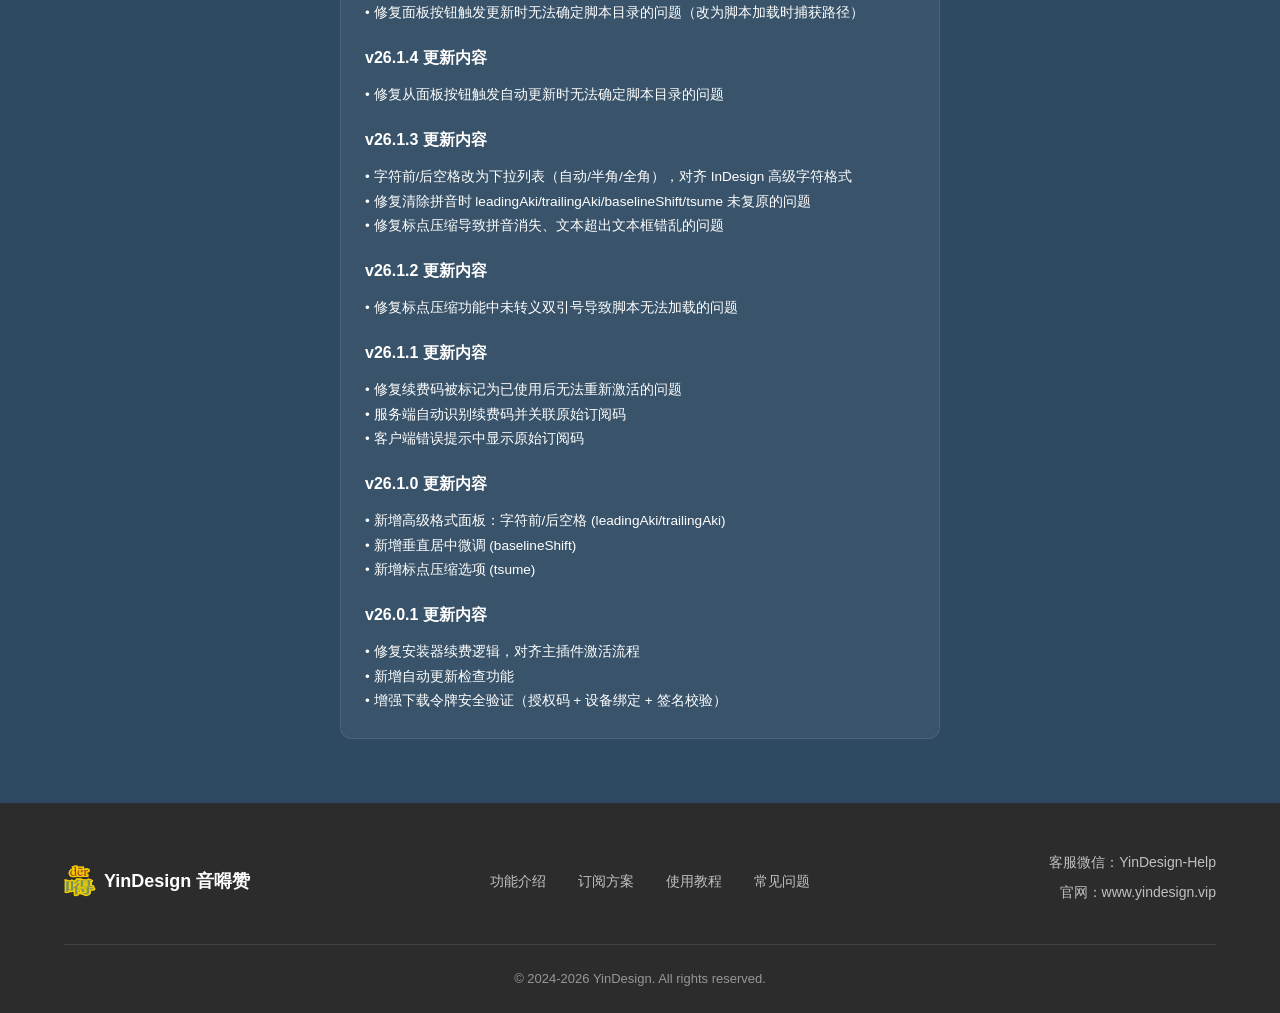
==== commit 215d692d: "feat: 更新版本号至v26.1.10及更新日志 - 界面布局优化：拼音设置移至左栏预设下方 - 标点压缩增加标点后空格手动设置功能 - 扩展标点字符集覆盖弯引号等文本符号" ====
--- a/index.html
+++ b/index.html
@@ -62,7 +62,7 @@
             }
         ],
         "featureList": "智能拼音注音,多音字识别,繁简中文转换,精细化排版,字转注音,批量处理,字符样式联动,实时预览",
-        "softwareVersion": "副墨v26.1.9",
+        "softwareVersion": "副墨v26.1.10",
         "creator": {
             "@type": "Organization",
             "name": "YinDesign",
@@ -502,7 +502,7 @@
                 <div class="download-info">
                     <div class="info-item">
                         <span class="info-label">当前版本</span>
-                        <span class="info-value">副墨 v26.1.9</span>
+                        <span class="info-value">副墨 v26.1.10</span>
                     </div>
                     <div class="info-item">
                         <span class="info-label">支持平台</span>
@@ -518,8 +518,14 @@
                     <a href="#changelog" class="btn btn-secondary btn-large">查看更新日志</a>
                 </div>
                 <div id="changelog" class="changelog" style="margin-top: 2rem; padding: 1.5rem; background: rgba(255,255,255,0.05); border-radius: 12px; border: 1px solid rgba(255,255,255,0.1); text-align: left; max-width: 600px; margin-left: auto; margin-right: auto;">
-                    <h3 style="font-size: 1.1rem; margin-bottom: 0.8rem; color: var(--primary);">v26.1.9 更新内容</h3>
+                    <h3 style="font-size: 1.1rem; margin-bottom: 0.8rem; color: var(--primary);">v26.1.10 更新内容</h3>
                     <ul style="list-style: none; padding: 0; margin: 0; color: var(--text-secondary); font-size: 0.9rem; line-height: 1.8;">
+                        <li>• 界面布局优化：拼音设置移至左栏预设下方，操作更流畅</li>
+                        <li>• 标点压缩增加"标点后空格"手动设置功能（9项列表）</li>
+                        <li>• 扩展标点字符集：覆盖弯引号、角引号等所有文本符号</li>
+                    </ul>
+                    <h3 style="font-size: 1rem; margin: 1.2rem 0 0.8rem; color: var(--text-tertiary);">v26.1.9 更新内容</h3>
+                    <ul style="list-style: none; padding: 0; margin: 0; color: var(--text-tertiary); font-size: 0.85rem; line-height: 1.8;">
                         <li>• 修复自动更新卡在"准备中"：dialog.show() 阻塞导致下载循环无法执行</li>
                     </ul>
                     <h3 style="font-size: 1rem; margin: 1.2rem 0 0.8rem; color: var(--text-tertiary);">v26.1.8 更新内容</h3>
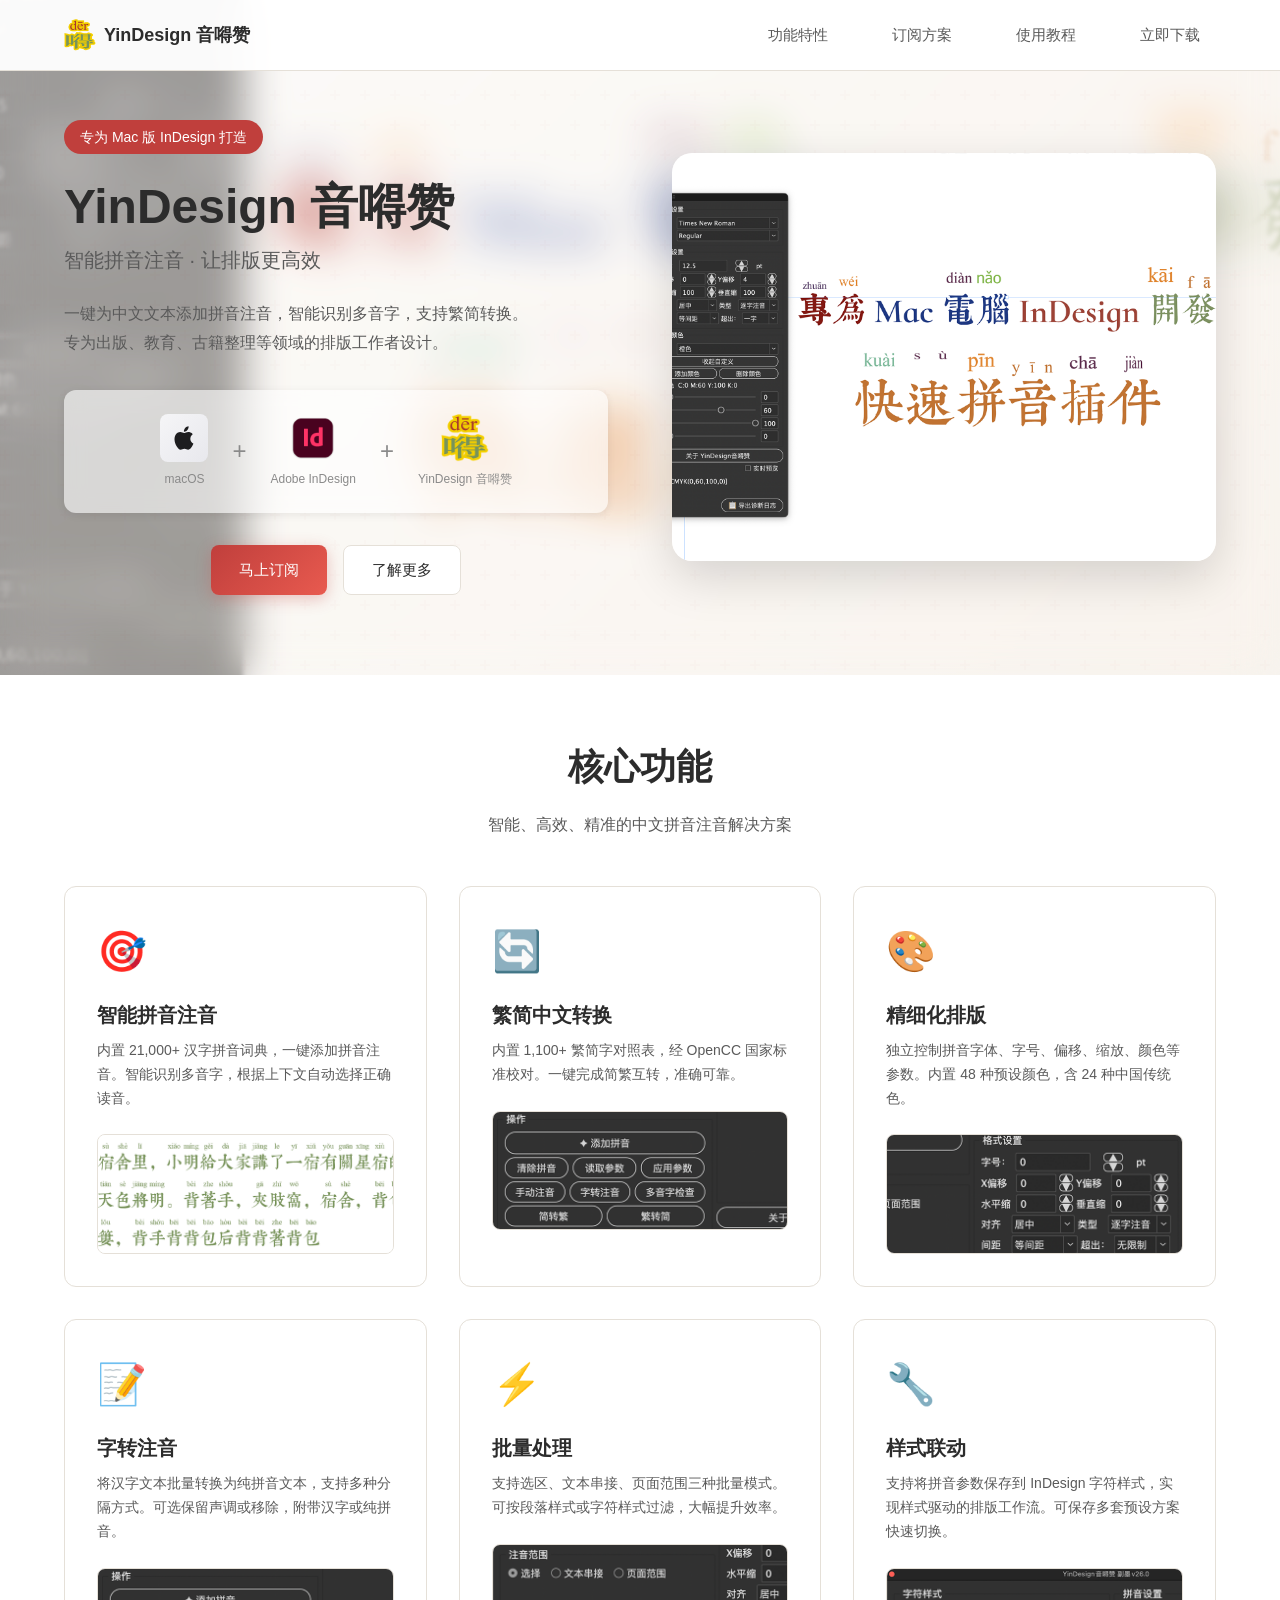
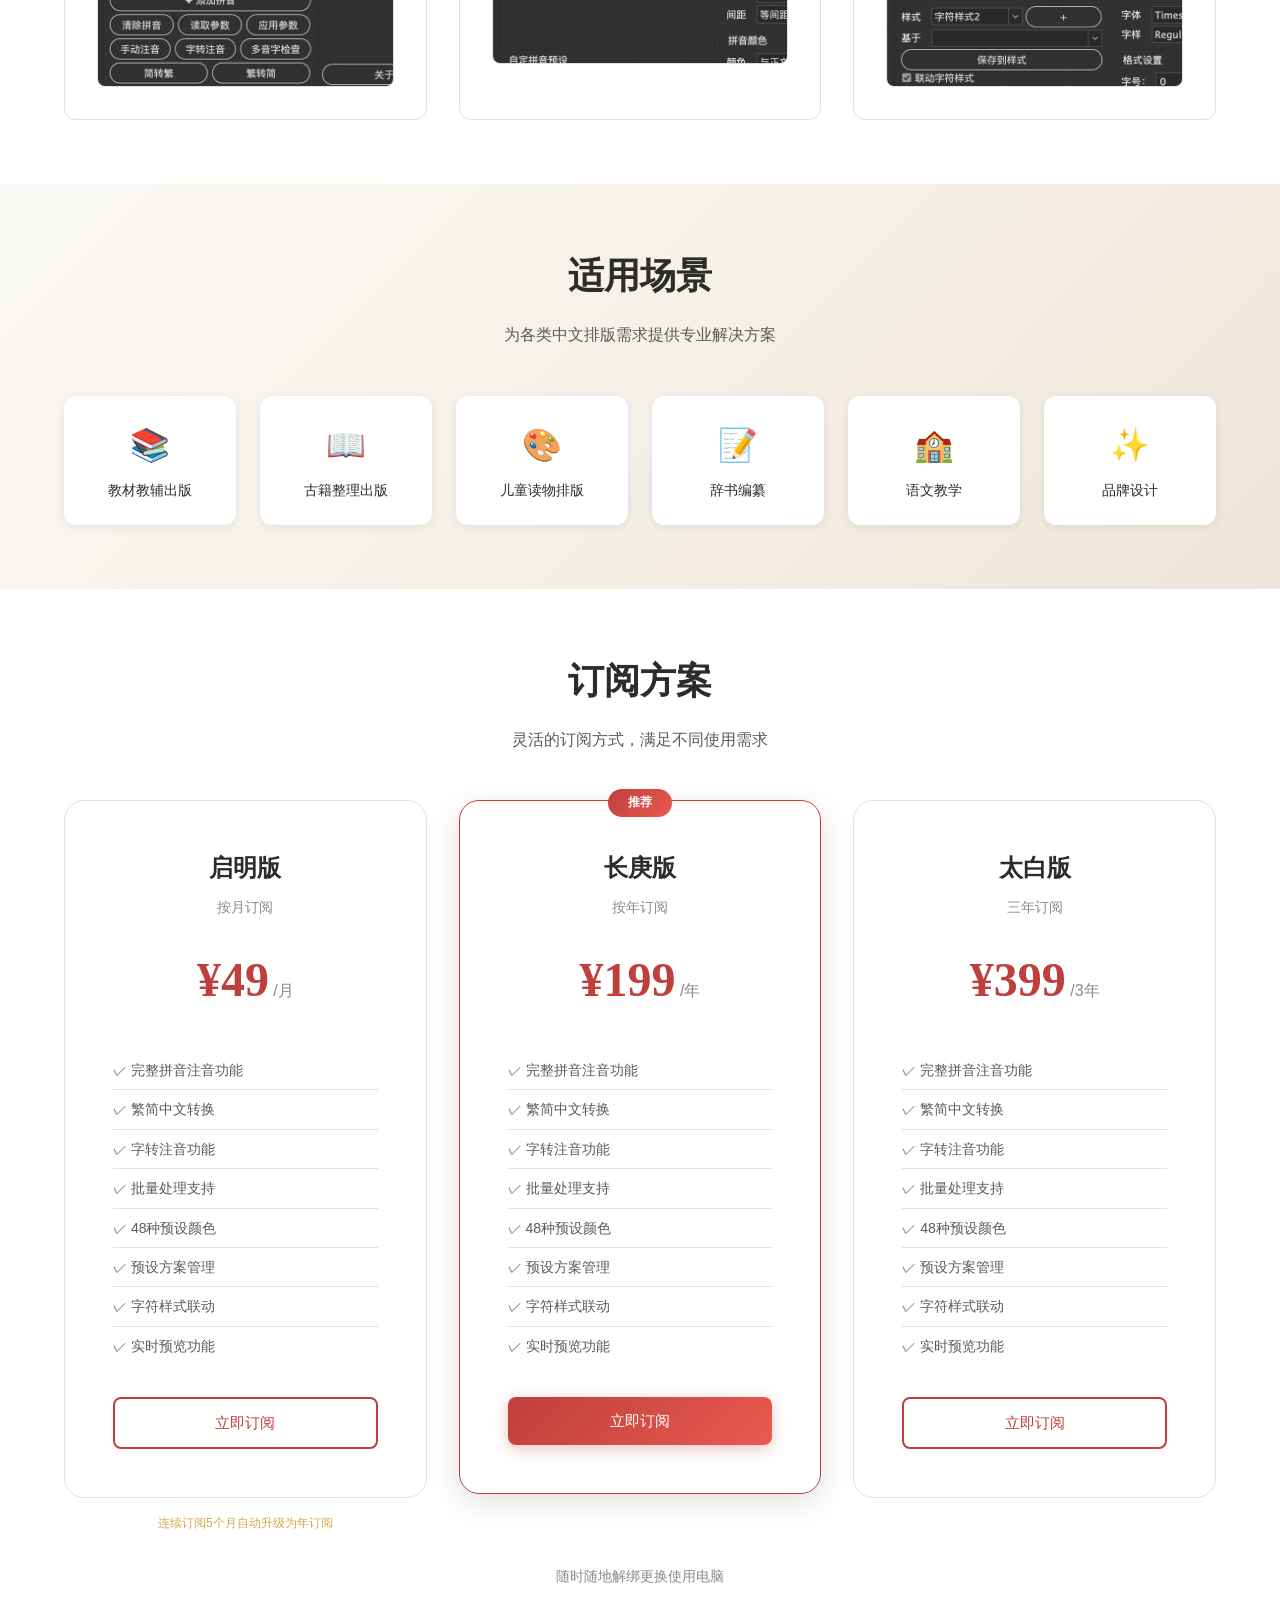
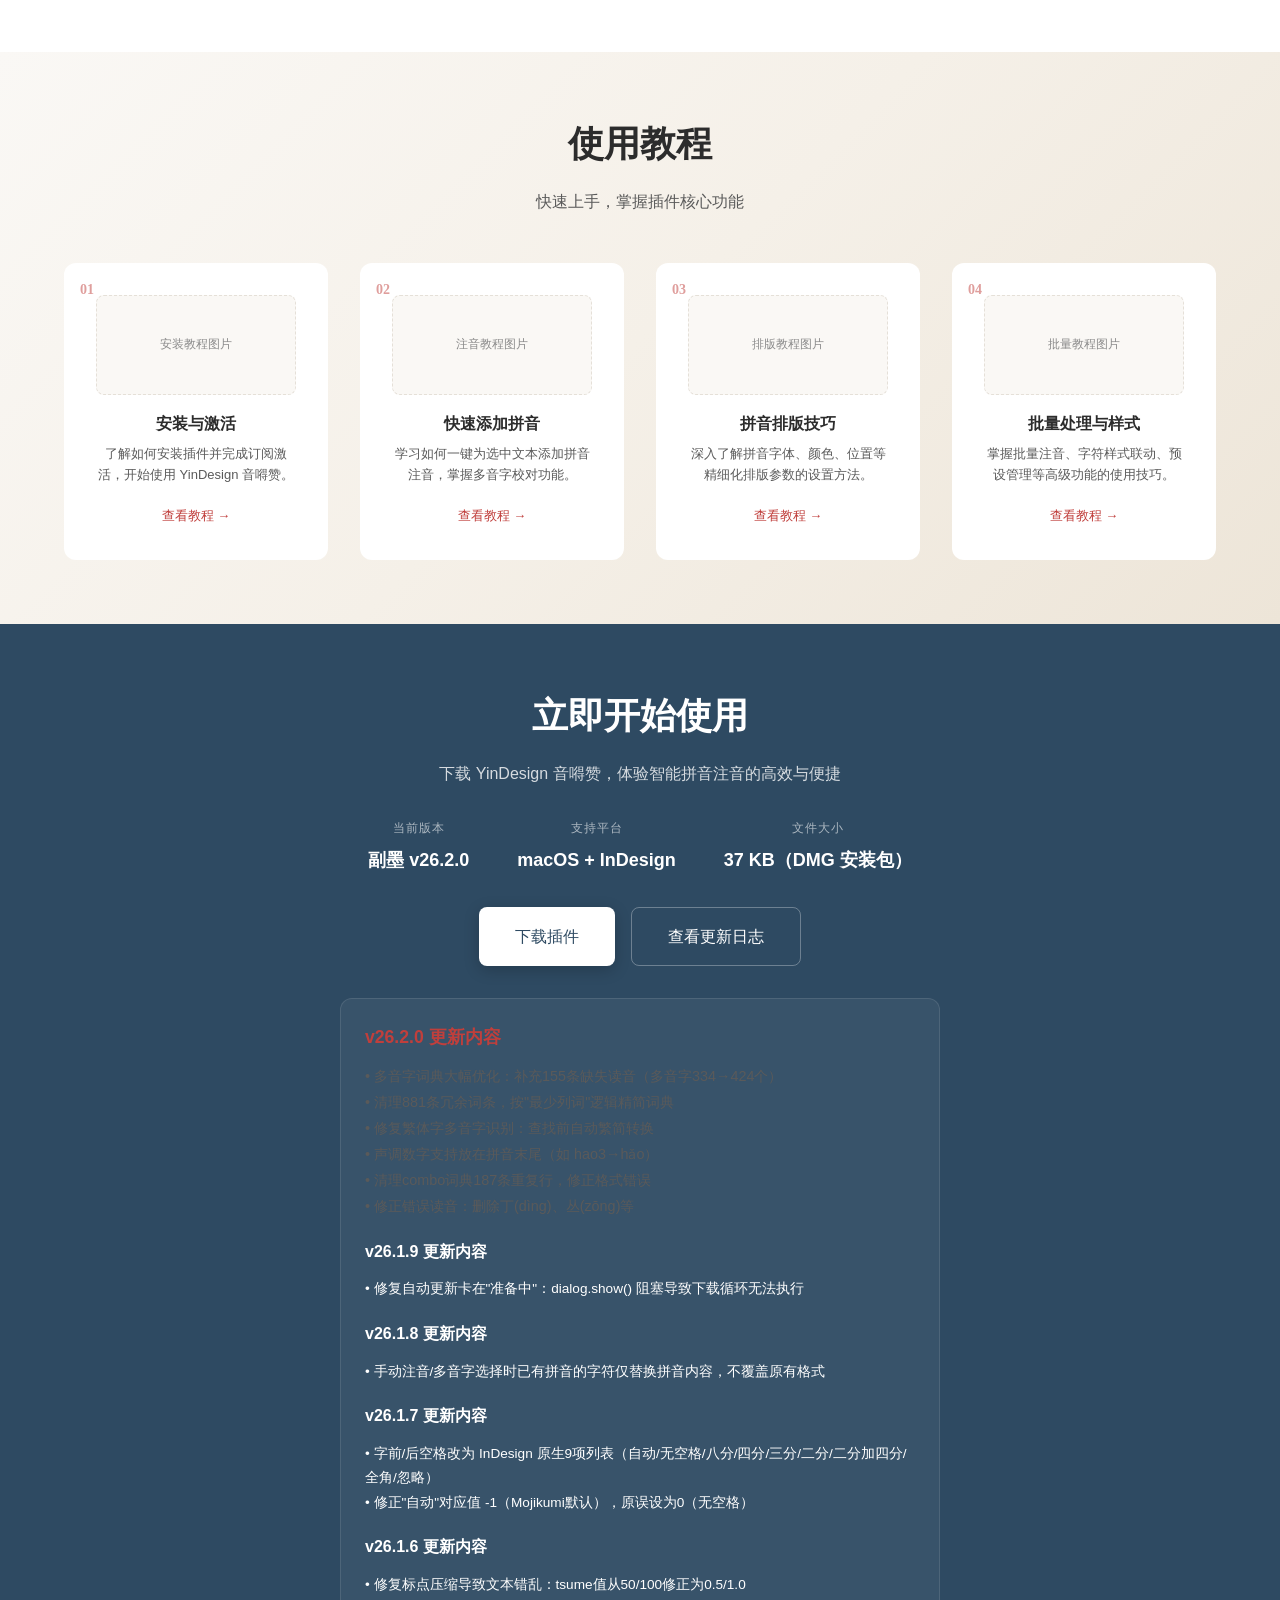
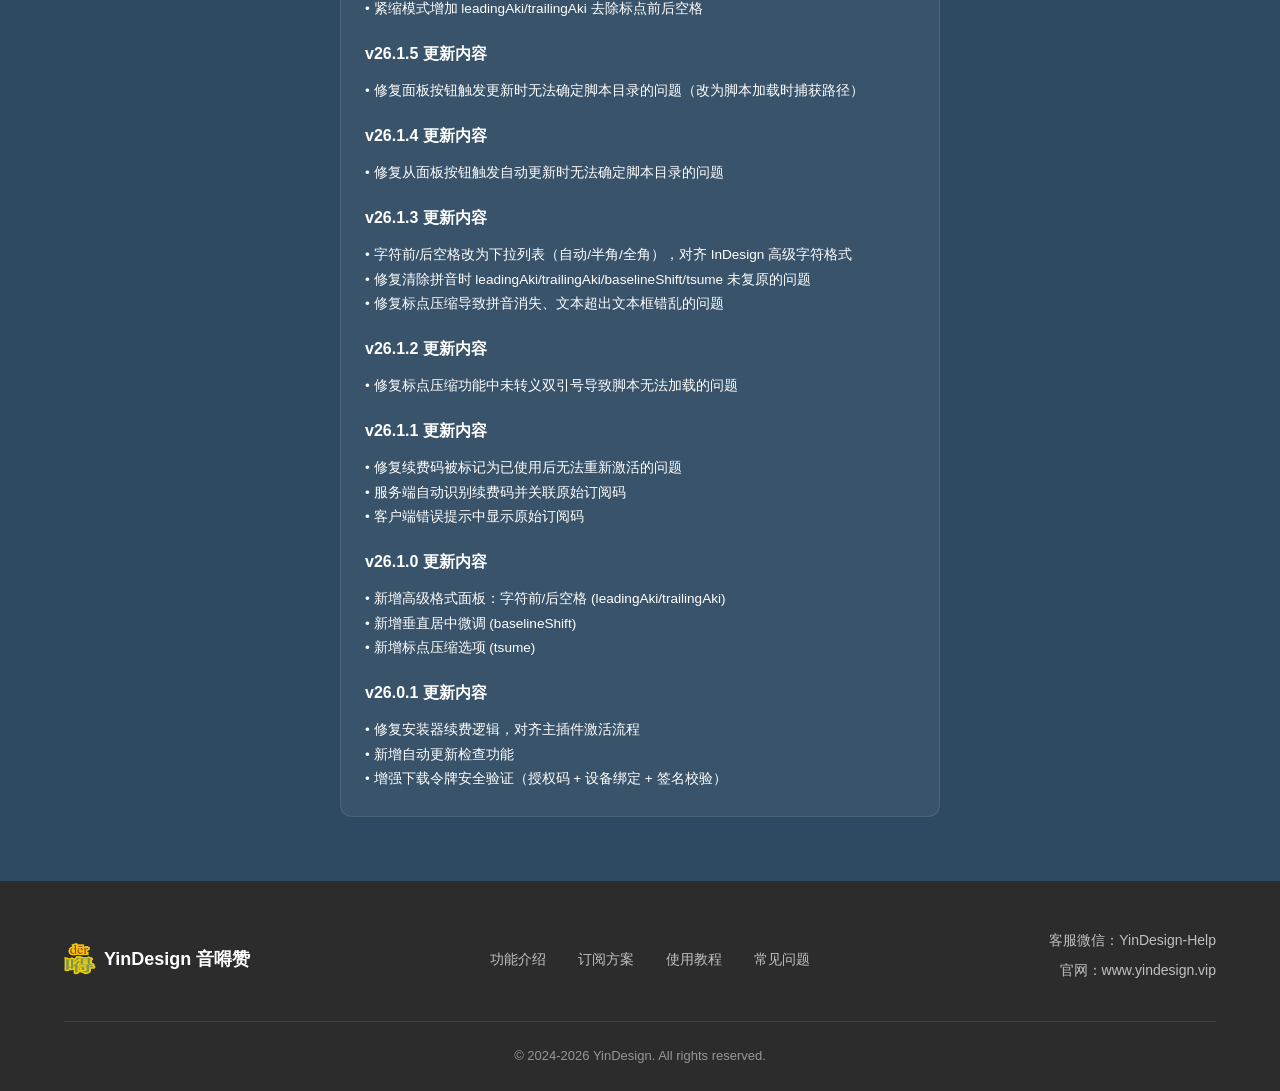
==== commit 94b3c918: "feat: 更新版本号至v26.2.0及更新日志" ====
--- a/index.html
+++ b/index.html
@@ -62,7 +62,7 @@
             }
         ],
         "featureList": "智能拼音注音,多音字识别,繁简中文转换,精细化排版,字转注音,批量处理,字符样式联动,实时预览",
-        "softwareVersion": "副墨v26.1.10",
+        "softwareVersion": "副墨v26.2.0",
         "creator": {
             "@type": "Organization",
             "name": "YinDesign",
@@ -502,7 +502,7 @@
                 <div class="download-info">
                     <div class="info-item">
                         <span class="info-label">当前版本</span>
-                        <span class="info-value">副墨 v26.1.10</span>
+                        <span class="info-value">副墨 v26.2.0</span>
                     </div>
                     <div class="info-item">
                         <span class="info-label">支持平台</span>
@@ -518,11 +518,14 @@
                     <a href="#changelog" class="btn btn-secondary btn-large">查看更新日志</a>
                 </div>
                 <div id="changelog" class="changelog" style="margin-top: 2rem; padding: 1.5rem; background: rgba(255,255,255,0.05); border-radius: 12px; border: 1px solid rgba(255,255,255,0.1); text-align: left; max-width: 600px; margin-left: auto; margin-right: auto;">
-                    <h3 style="font-size: 1.1rem; margin-bottom: 0.8rem; color: var(--primary);">v26.1.10 更新内容</h3>
+                    <h3 style="font-size: 1.1rem; margin-bottom: 0.8rem; color: var(--primary);">v26.2.0 更新内容</h3>
                     <ul style="list-style: none; padding: 0; margin: 0; color: var(--text-secondary); font-size: 0.9rem; line-height: 1.8;">
-                        <li>• 界面布局优化：拼音设置移至左栏预设下方，操作更流畅</li>
-                        <li>• 标点压缩增加"标点后空格"手动设置功能（9项列表）</li>
-                        <li>• 扩展标点字符集：覆盖弯引号、角引号等所有文本符号</li>
+                        <li>• 多音字词典大幅优化：补充155条缺失读音（多音字334→424个）</li>
+                        <li>• 清理881条冗余词条，按"最少列词"逻辑精简词典</li>
+                        <li>• 修复繁体字多音字识别：查找前自动繁简转换</li>
+                        <li>• 声调数字支持放在拼音末尾（如 hao3→hǎo）</li>
+                        <li>• 清理combo词典187条重复行，修正格式错误</li>
+                        <li>• 修正错误读音：删除丁(dìng)、丛(zōng)等</li>
                     </ul>
                     <h3 style="font-size: 1rem; margin: 1.2rem 0 0.8rem; color: var(--text-tertiary);">v26.1.9 更新内容</h3>
                     <ul style="list-style: none; padding: 0; margin: 0; color: var(--text-tertiary); font-size: 0.85rem; line-height: 1.8;">
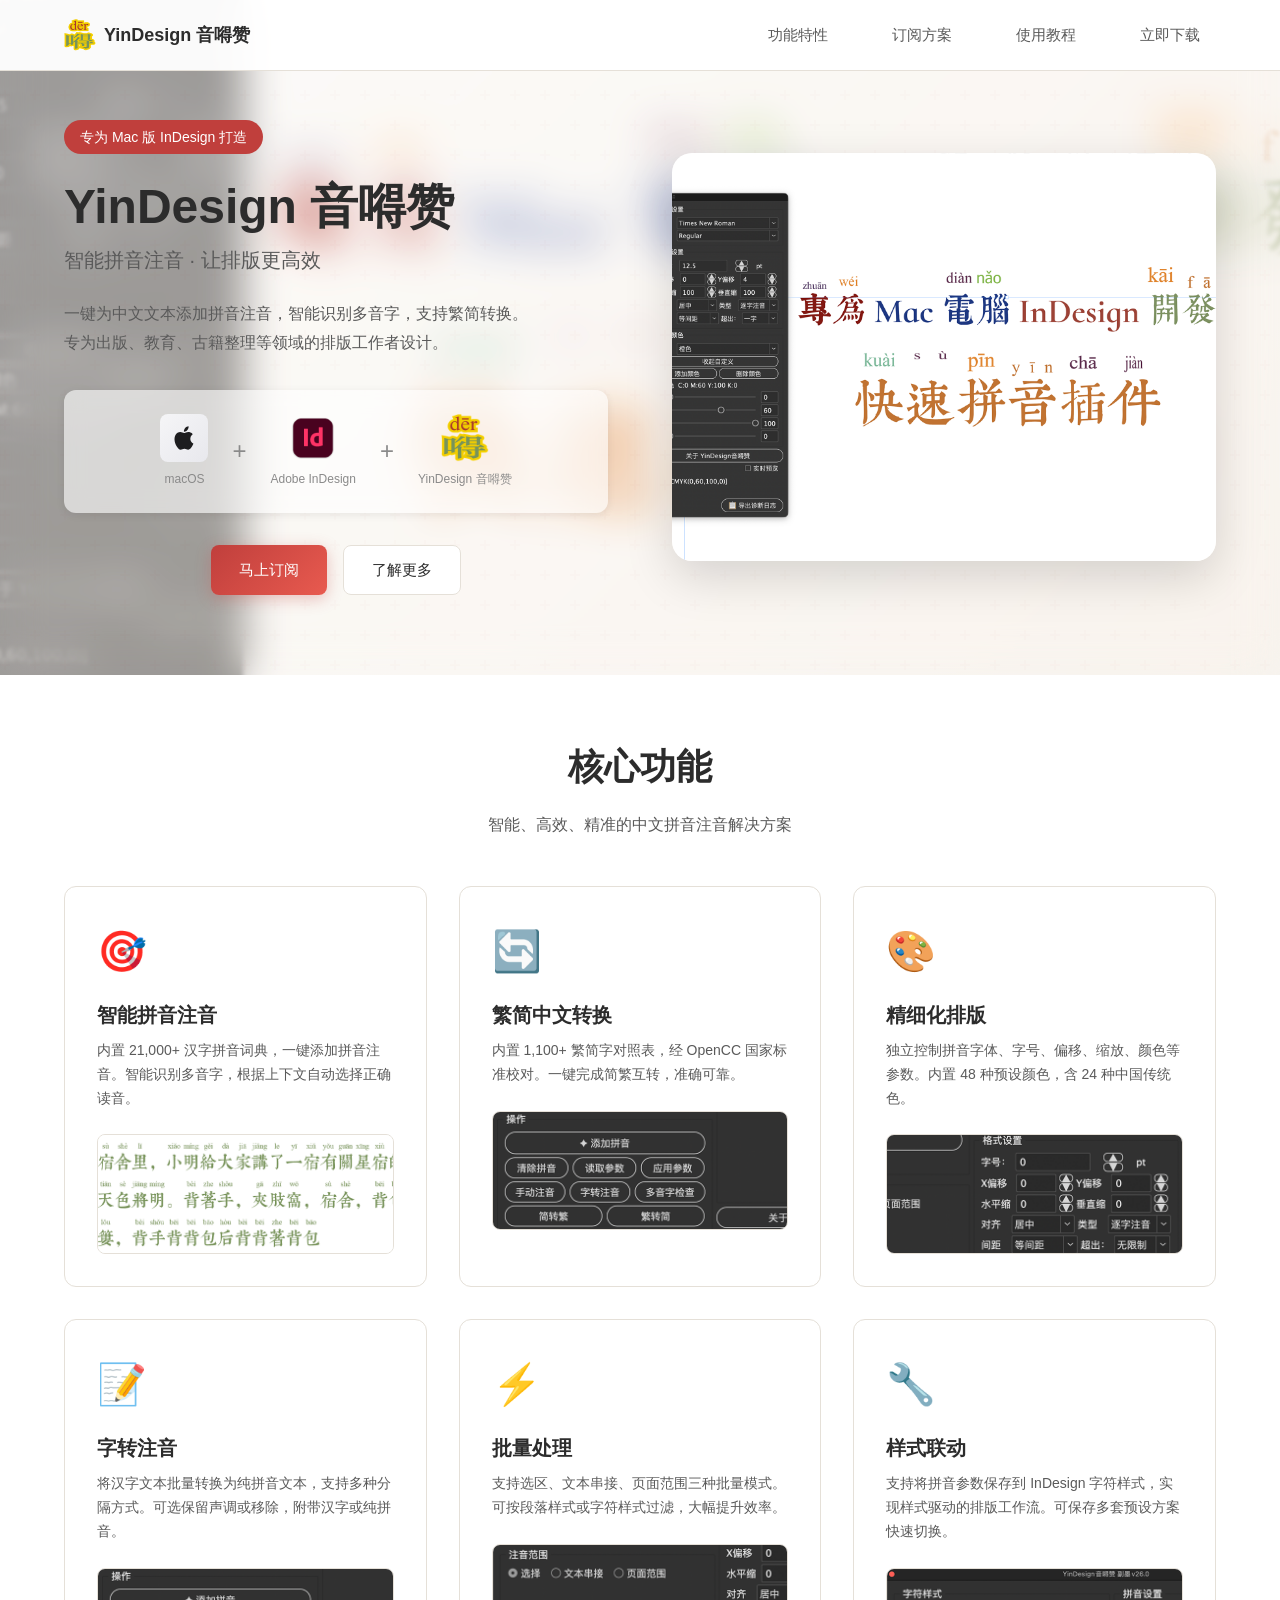
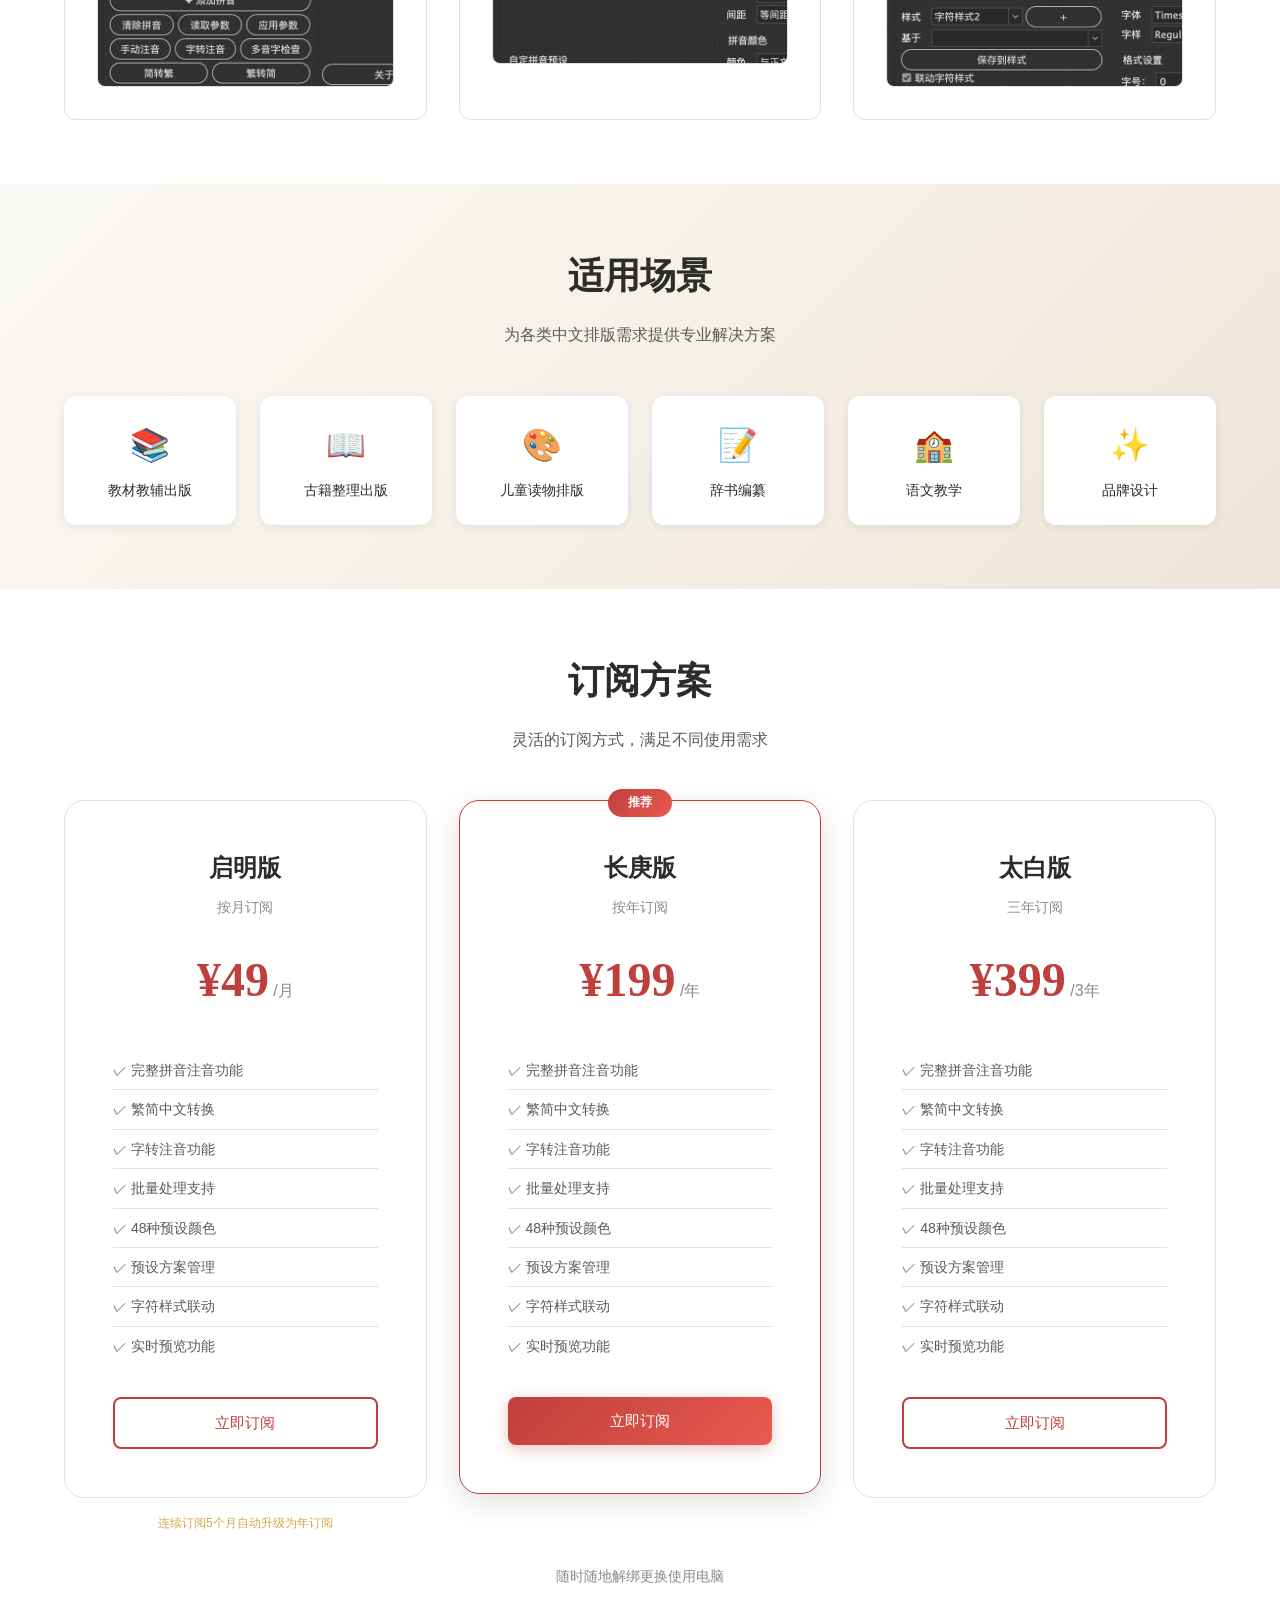
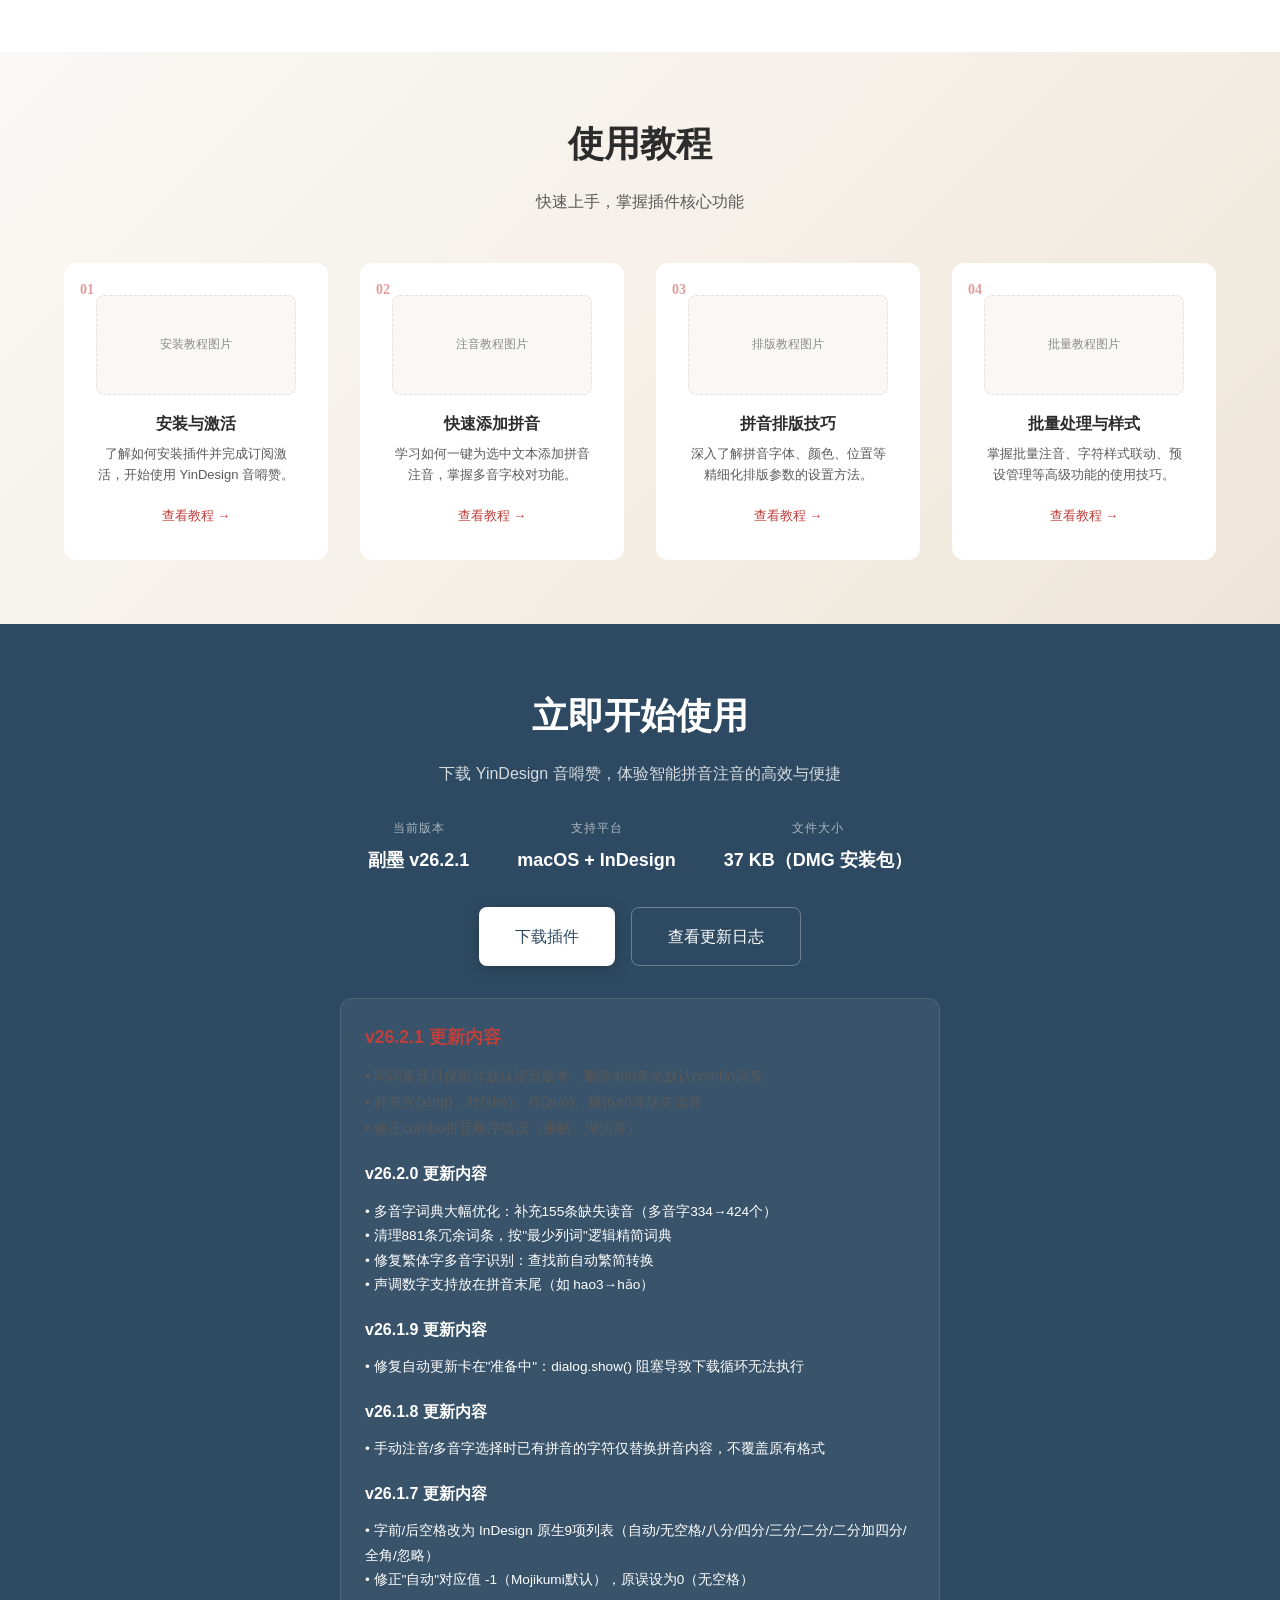
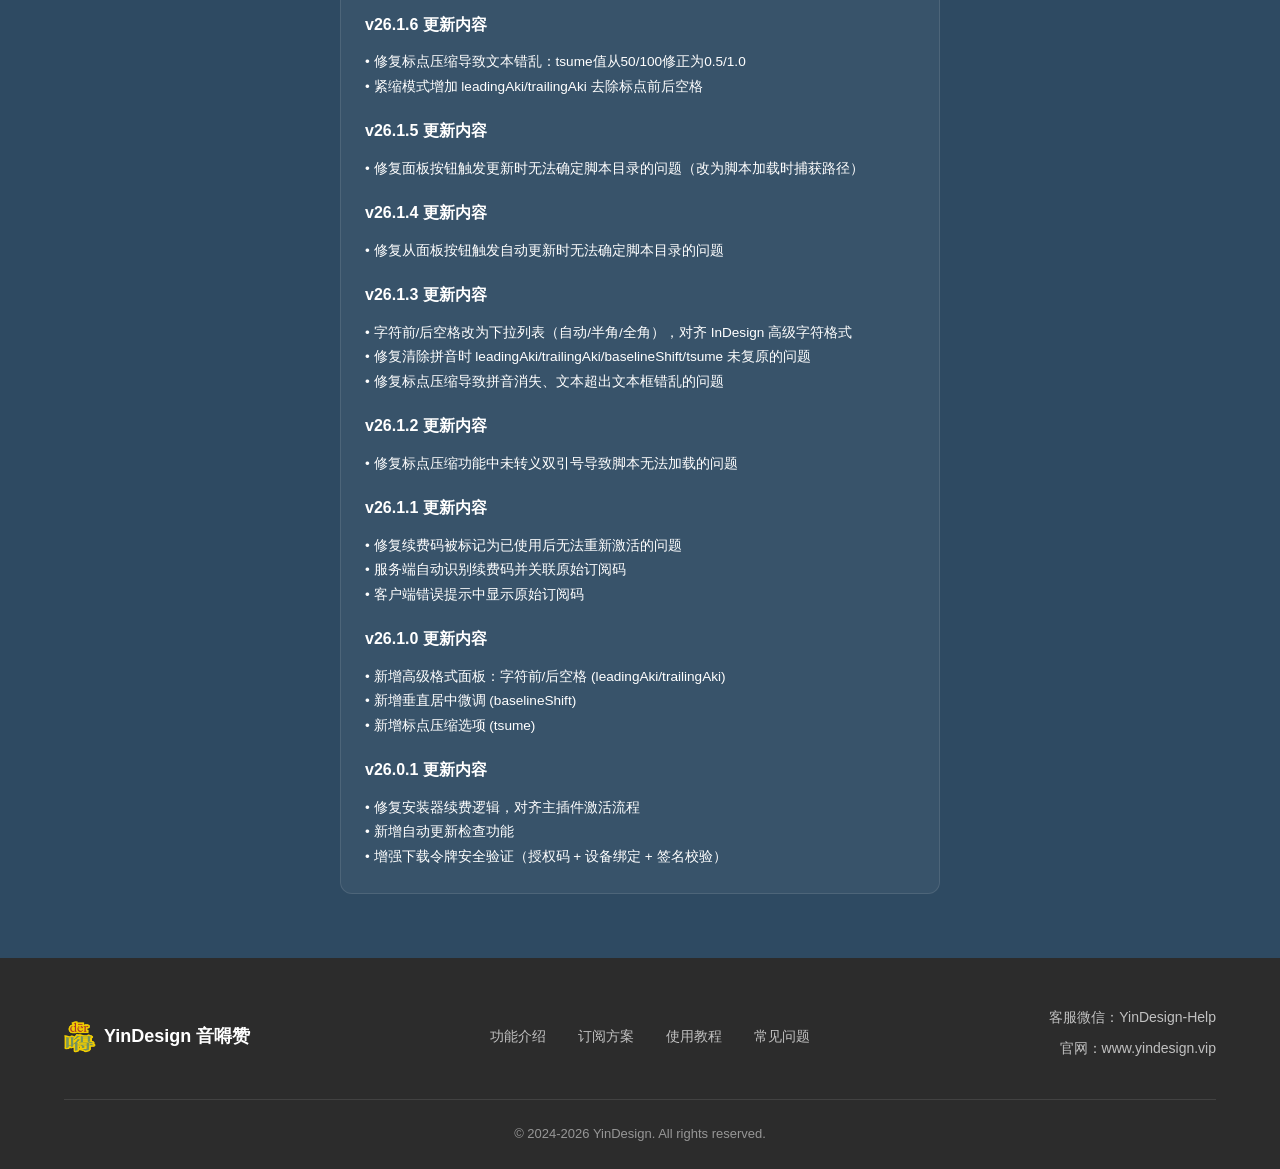
==== commit cbdb26ee: "feat: 更新版本号至v26.2.1及更新日志" ====
--- a/index.html
+++ b/index.html
@@ -62,7 +62,7 @@
             }
         ],
         "featureList": "智能拼音注音,多音字识别,繁简中文转换,精细化排版,字转注音,批量处理,字符样式联动,实时预览",
-        "softwareVersion": "副墨v26.2.0",
+        "softwareVersion": "副墨v26.2.1",
         "creator": {
             "@type": "Organization",
             "name": "YinDesign",
@@ -502,7 +502,7 @@
                 <div class="download-info">
                     <div class="info-item">
                         <span class="info-label">当前版本</span>
-                        <span class="info-value">副墨 v26.2.0</span>
+                        <span class="info-value">副墨 v26.2.1</span>
                     </div>
                     <div class="info-item">
                         <span class="info-label">支持平台</span>
@@ -518,14 +518,18 @@
                     <a href="#changelog" class="btn btn-secondary btn-large">查看更新日志</a>
                 </div>
                 <div id="changelog" class="changelog" style="margin-top: 2rem; padding: 1.5rem; background: rgba(255,255,255,0.05); border-radius: 12px; border: 1px solid rgba(255,255,255,0.1); text-align: left; max-width: 600px; margin-left: auto; margin-right: auto;">
-                    <h3 style="font-size: 1.1rem; margin-bottom: 0.8rem; color: var(--primary);">v26.2.0 更新内容</h3>
+                    <h3 style="font-size: 1.1rem; margin-bottom: 0.8rem; color: var(--primary);">v26.2.1 更新内容</h3>
                     <ul style="list-style: none; padding: 0; margin: 0; color: var(--text-secondary); font-size: 0.9rem; line-height: 1.8;">
+                        <li>• 同词多音只保留非默认读音版本，删除480条全默认combo词条</li>
+                        <li>• 补充兴(xìng)、叶(shè)、柞(zuò)、褪(tùn)等缺失读音</li>
+                        <li>• 修正combo拼音顺序错误（服帖、湖泊等）</li>
+                    </ul>
+                    <h3 style="font-size: 1rem; margin: 1.2rem 0 0.8rem; color: var(--text-tertiary);">v26.2.0 更新内容</h3>
+                    <ul style="list-style: none; padding: 0; margin: 0; color: var(--text-tertiary); font-size: 0.85rem; line-height: 1.8;">
                         <li>• 多音字词典大幅优化：补充155条缺失读音（多音字334→424个）</li>
                         <li>• 清理881条冗余词条，按"最少列词"逻辑精简词典</li>
                         <li>• 修复繁体字多音字识别：查找前自动繁简转换</li>
                         <li>• 声调数字支持放在拼音末尾（如 hao3→hǎo）</li>
-                        <li>• 清理combo词典187条重复行，修正格式错误</li>
-                        <li>• 修正错误读音：删除丁(dìng)、丛(zōng)等</li>
                     </ul>
                     <h3 style="font-size: 1rem; margin: 1.2rem 0 0.8rem; color: var(--text-tertiary);">v26.1.9 更新内容</h3>
                     <ul style="list-style: none; padding: 0; margin: 0; color: var(--text-tertiary); font-size: 0.85rem; line-height: 1.8;">
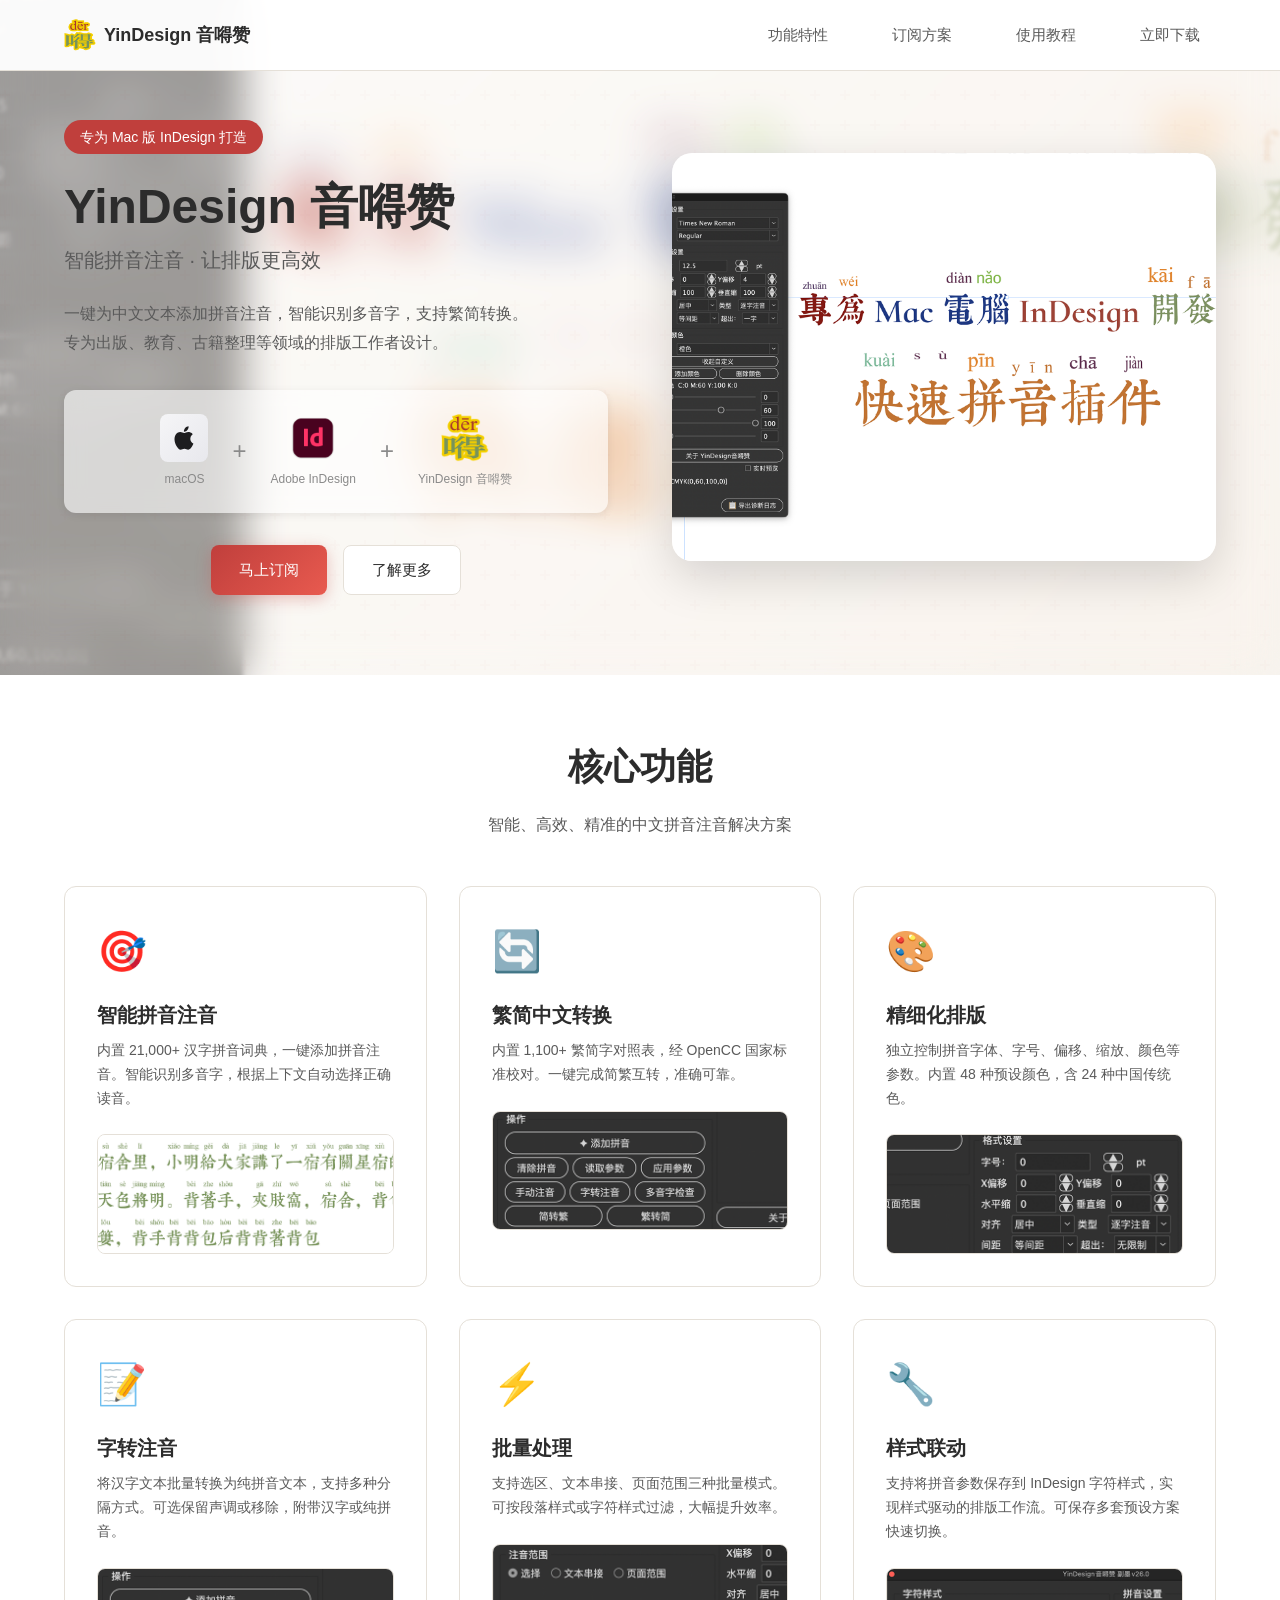
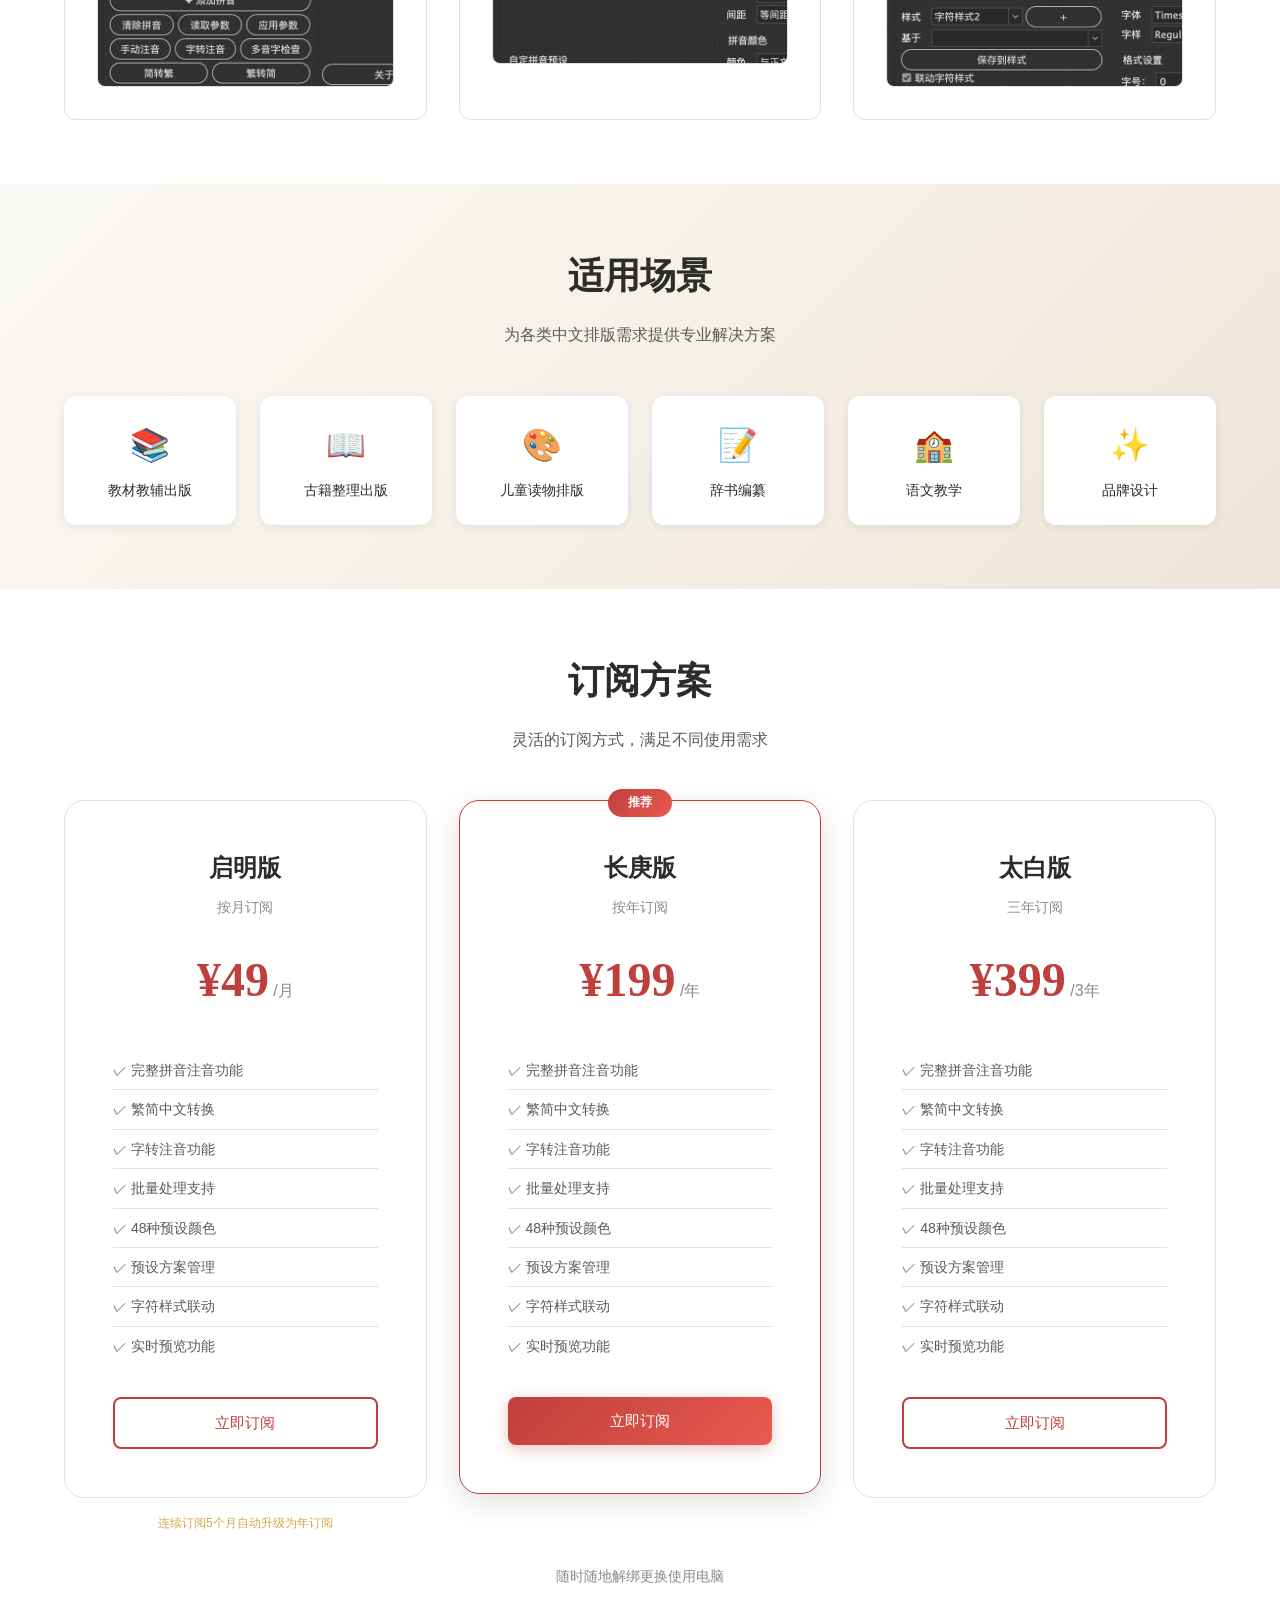
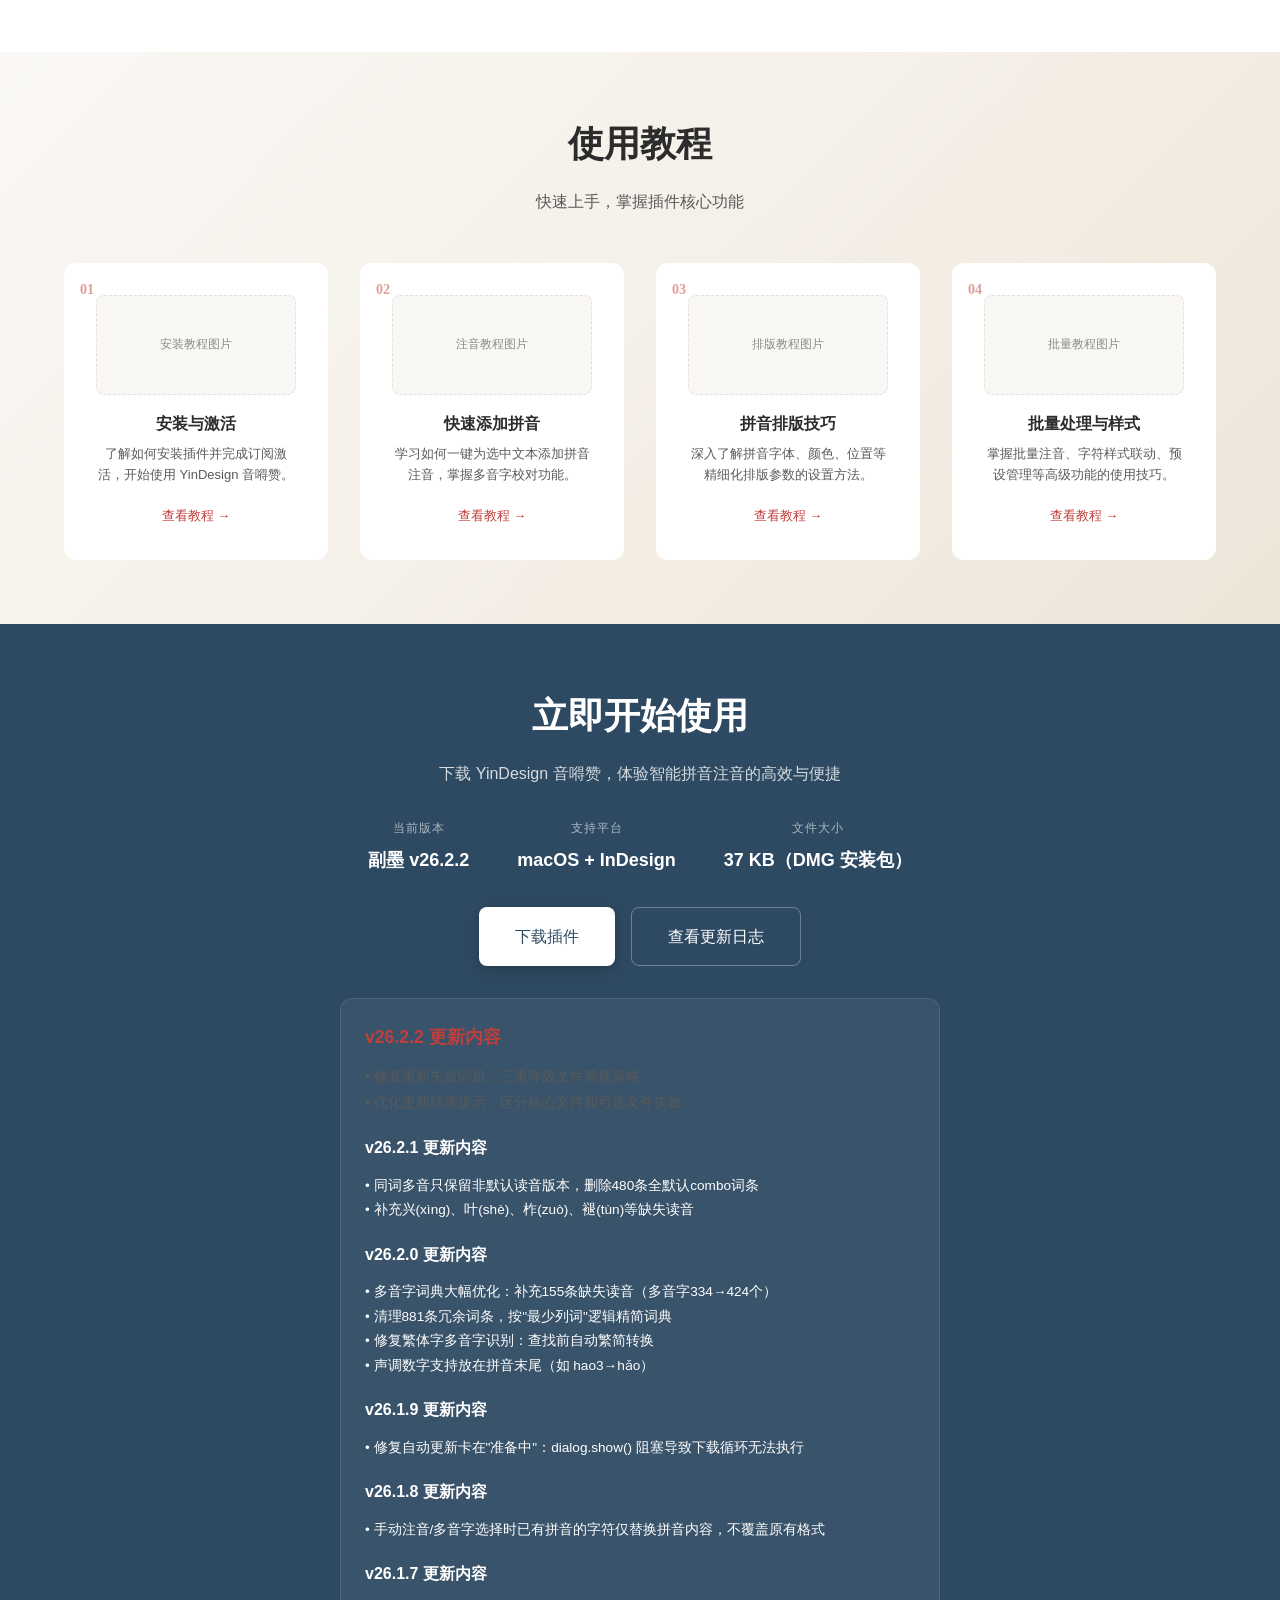
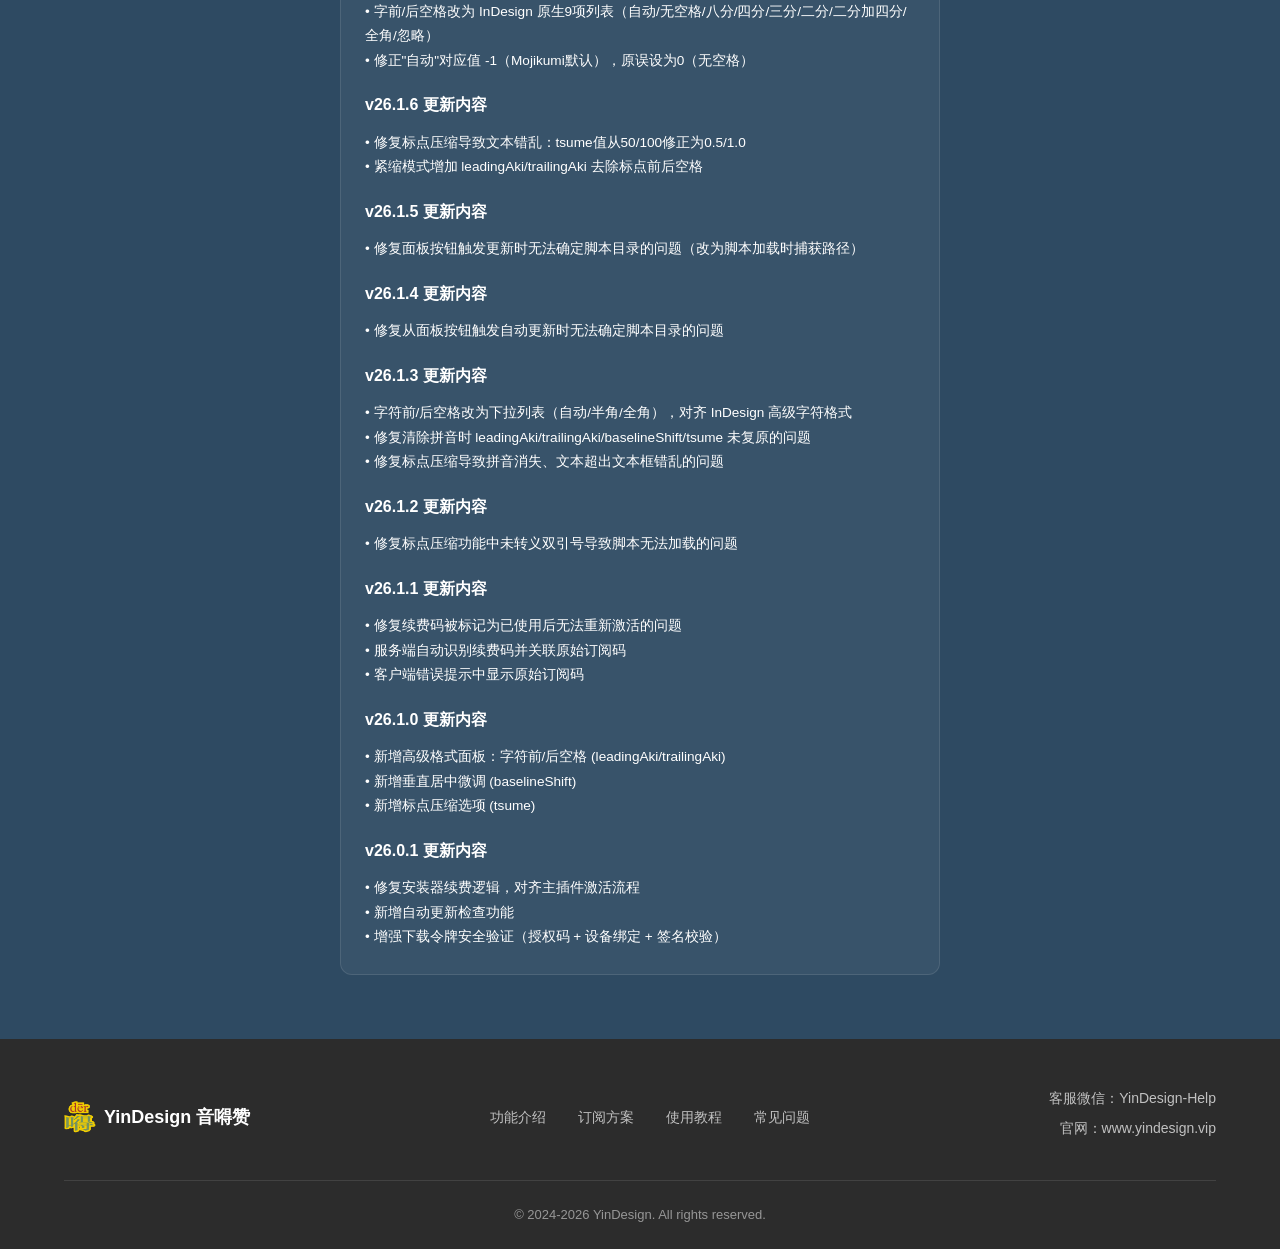
==== commit 552c832b: "feat: 更新版本号至v26.2.2及更新日志" ====
--- a/index.html
+++ b/index.html
@@ -62,7 +62,7 @@
             }
         ],
         "featureList": "智能拼音注音,多音字识别,繁简中文转换,精细化排版,字转注音,批量处理,字符样式联动,实时预览",
-        "softwareVersion": "副墨v26.2.1",
+        "softwareVersion": "副墨v26.2.2",
         "creator": {
             "@type": "Organization",
             "name": "YinDesign",
@@ -502,7 +502,7 @@
                 <div class="download-info">
                     <div class="info-item">
                         <span class="info-label">当前版本</span>
-                        <span class="info-value">副墨 v26.2.1</span>
+                        <span class="info-value">副墨 v26.2.2</span>
                     </div>
                     <div class="info-item">
                         <span class="info-label">支持平台</span>
@@ -518,11 +518,15 @@
                     <a href="#changelog" class="btn btn-secondary btn-large">查看更新日志</a>
                 </div>
                 <div id="changelog" class="changelog" style="margin-top: 2rem; padding: 1.5rem; background: rgba(255,255,255,0.05); border-radius: 12px; border: 1px solid rgba(255,255,255,0.1); text-align: left; max-width: 600px; margin-left: auto; margin-right: auto;">
-                    <h3 style="font-size: 1.1rem; margin-bottom: 0.8rem; color: var(--primary);">v26.2.1 更新内容</h3>
+                    <h3 style="font-size: 1.1rem; margin-bottom: 0.8rem; color: var(--primary);">v26.2.2 更新内容</h3>
                     <ul style="list-style: none; padding: 0; margin: 0; color: var(--text-secondary); font-size: 0.9rem; line-height: 1.8;">
+                        <li>• 修复更新失败问题：三重降级文件替换策略</li>
+                        <li>• 优化更新结果提示，区分核心文件和可选文件失败</li>
+                    </ul>
+                    <h3 style="font-size: 1rem; margin: 1.2rem 0 0.8rem; color: var(--text-tertiary);">v26.2.1 更新内容</h3>
+                    <ul style="list-style: none; padding: 0; margin: 0; color: var(--text-tertiary); font-size: 0.85rem; line-height: 1.8;">
                         <li>• 同词多音只保留非默认读音版本，删除480条全默认combo词条</li>
                         <li>• 补充兴(xìng)、叶(shè)、柞(zuò)、褪(tùn)等缺失读音</li>
-                        <li>• 修正combo拼音顺序错误（服帖、湖泊等）</li>
                     </ul>
                     <h3 style="font-size: 1rem; margin: 1.2rem 0 0.8rem; color: var(--text-tertiary);">v26.2.0 更新内容</h3>
                     <ul style="list-style: none; padding: 0; margin: 0; color: var(--text-tertiary); font-size: 0.85rem; line-height: 1.8;">
